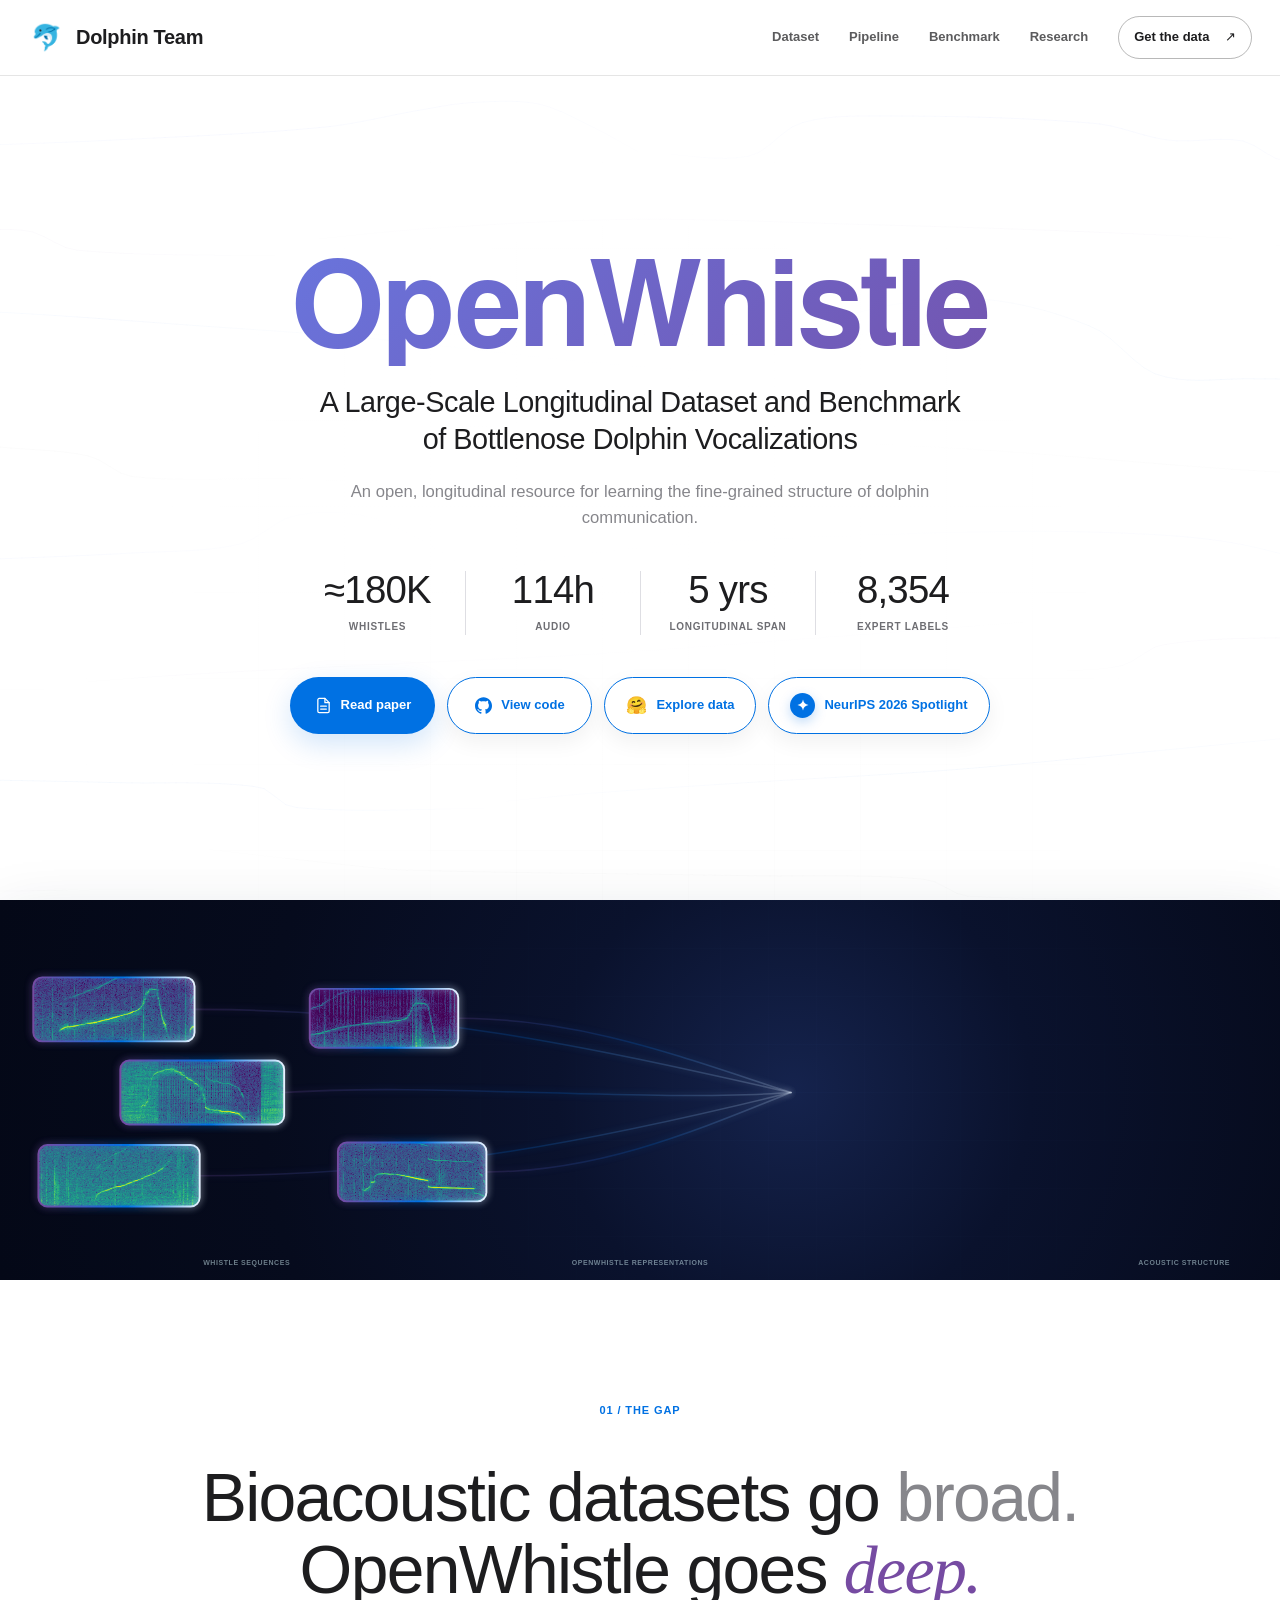
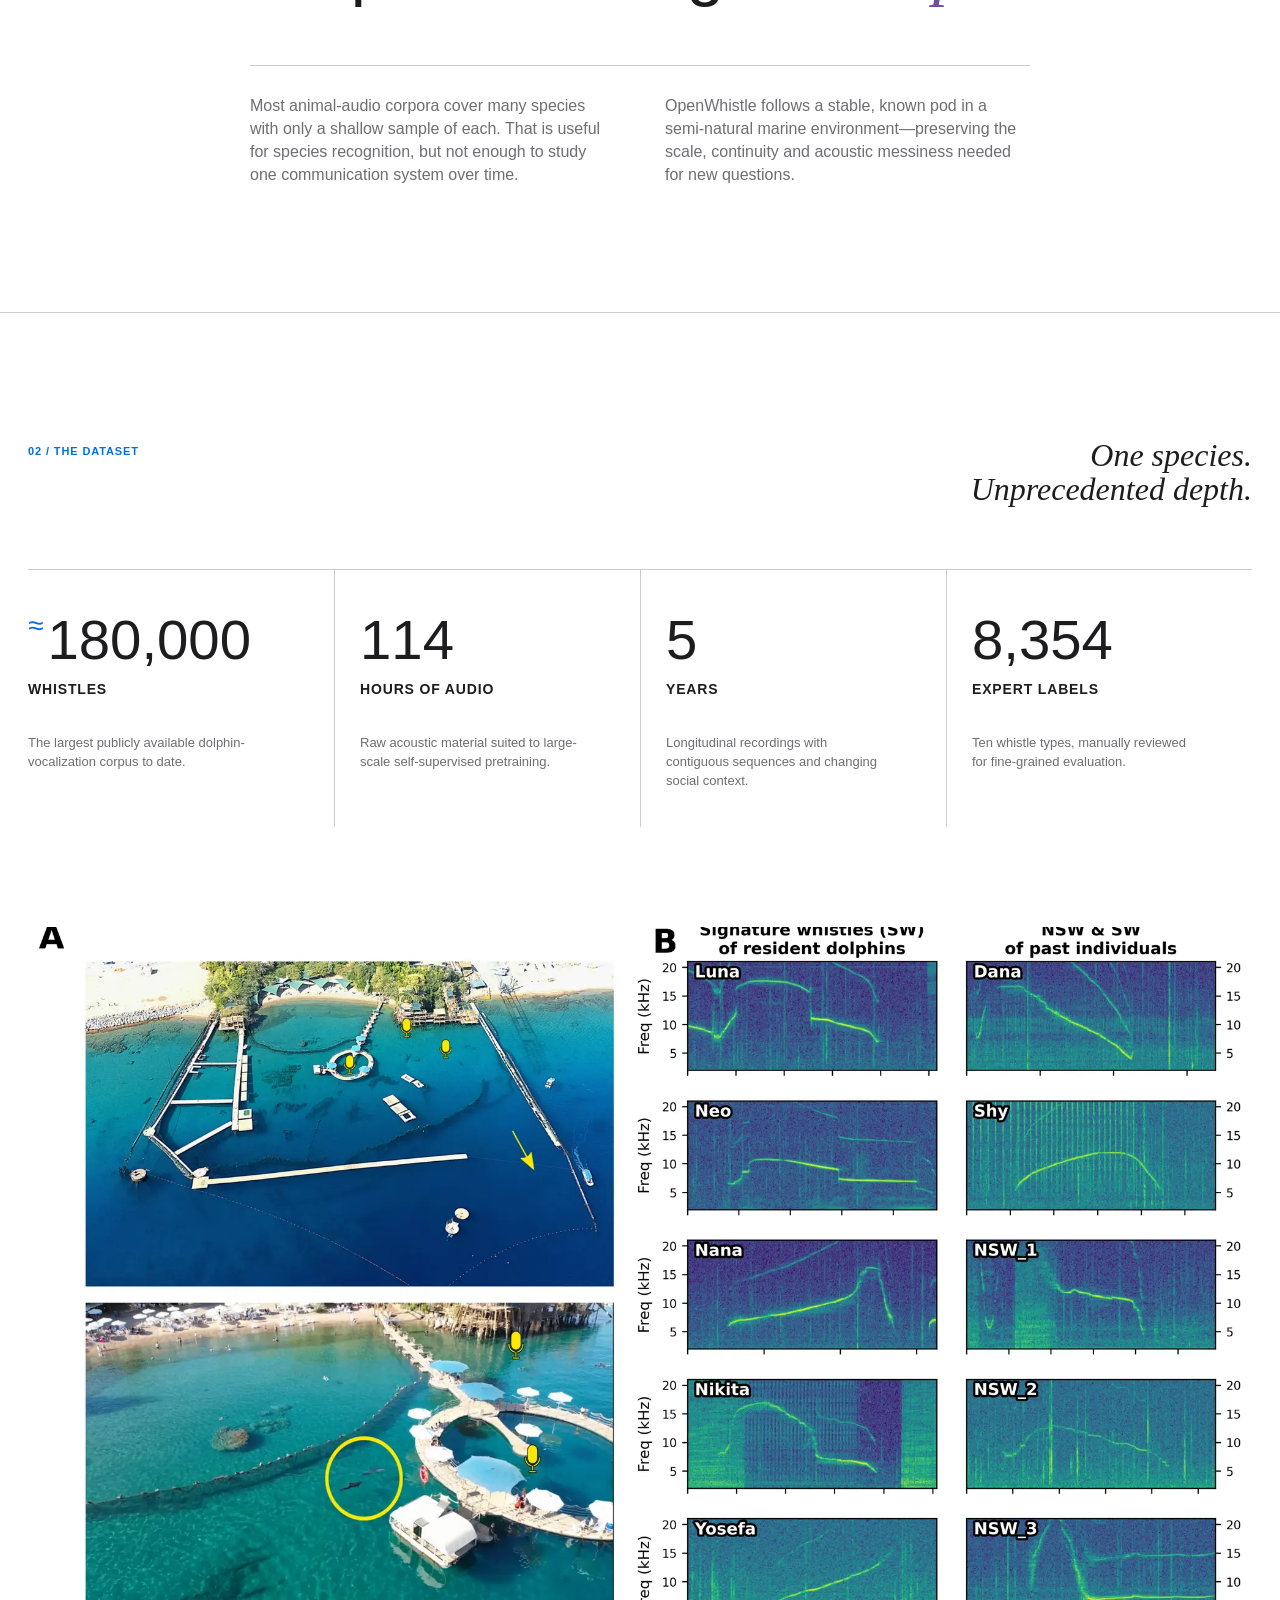
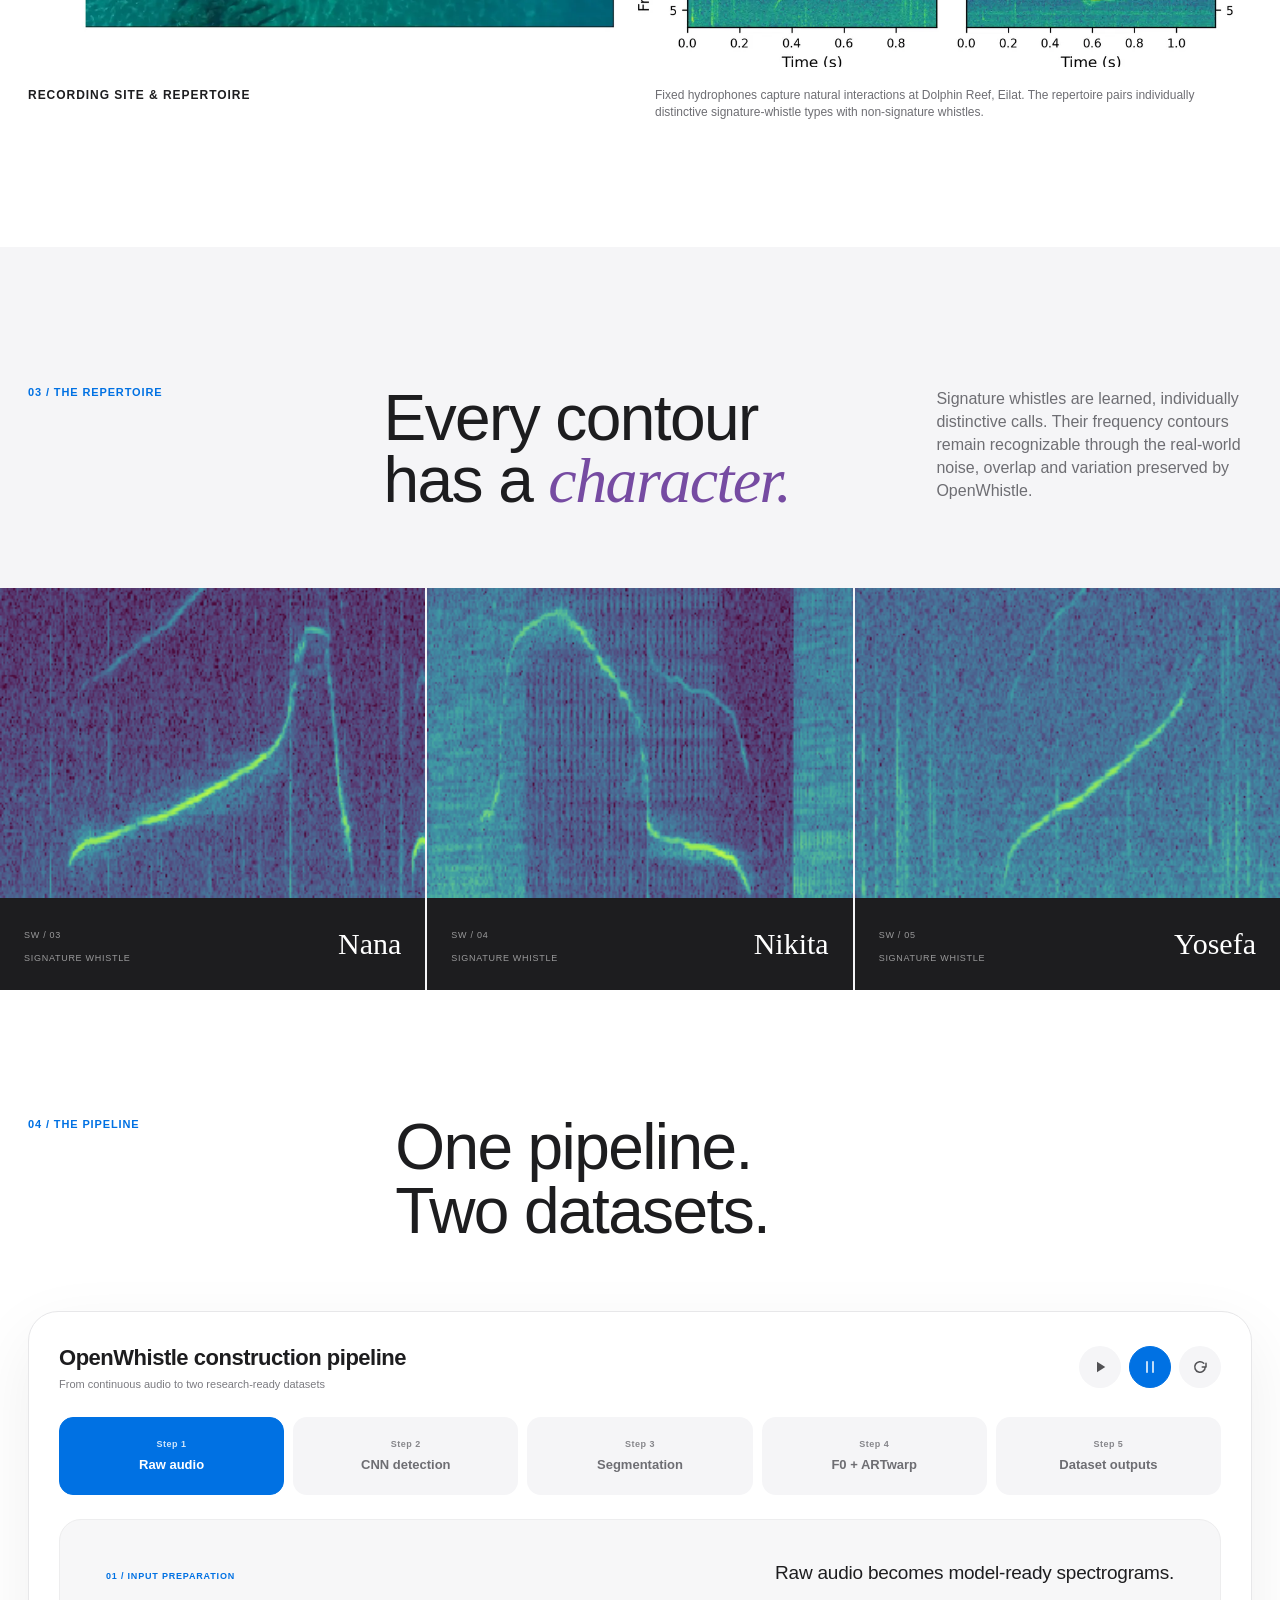
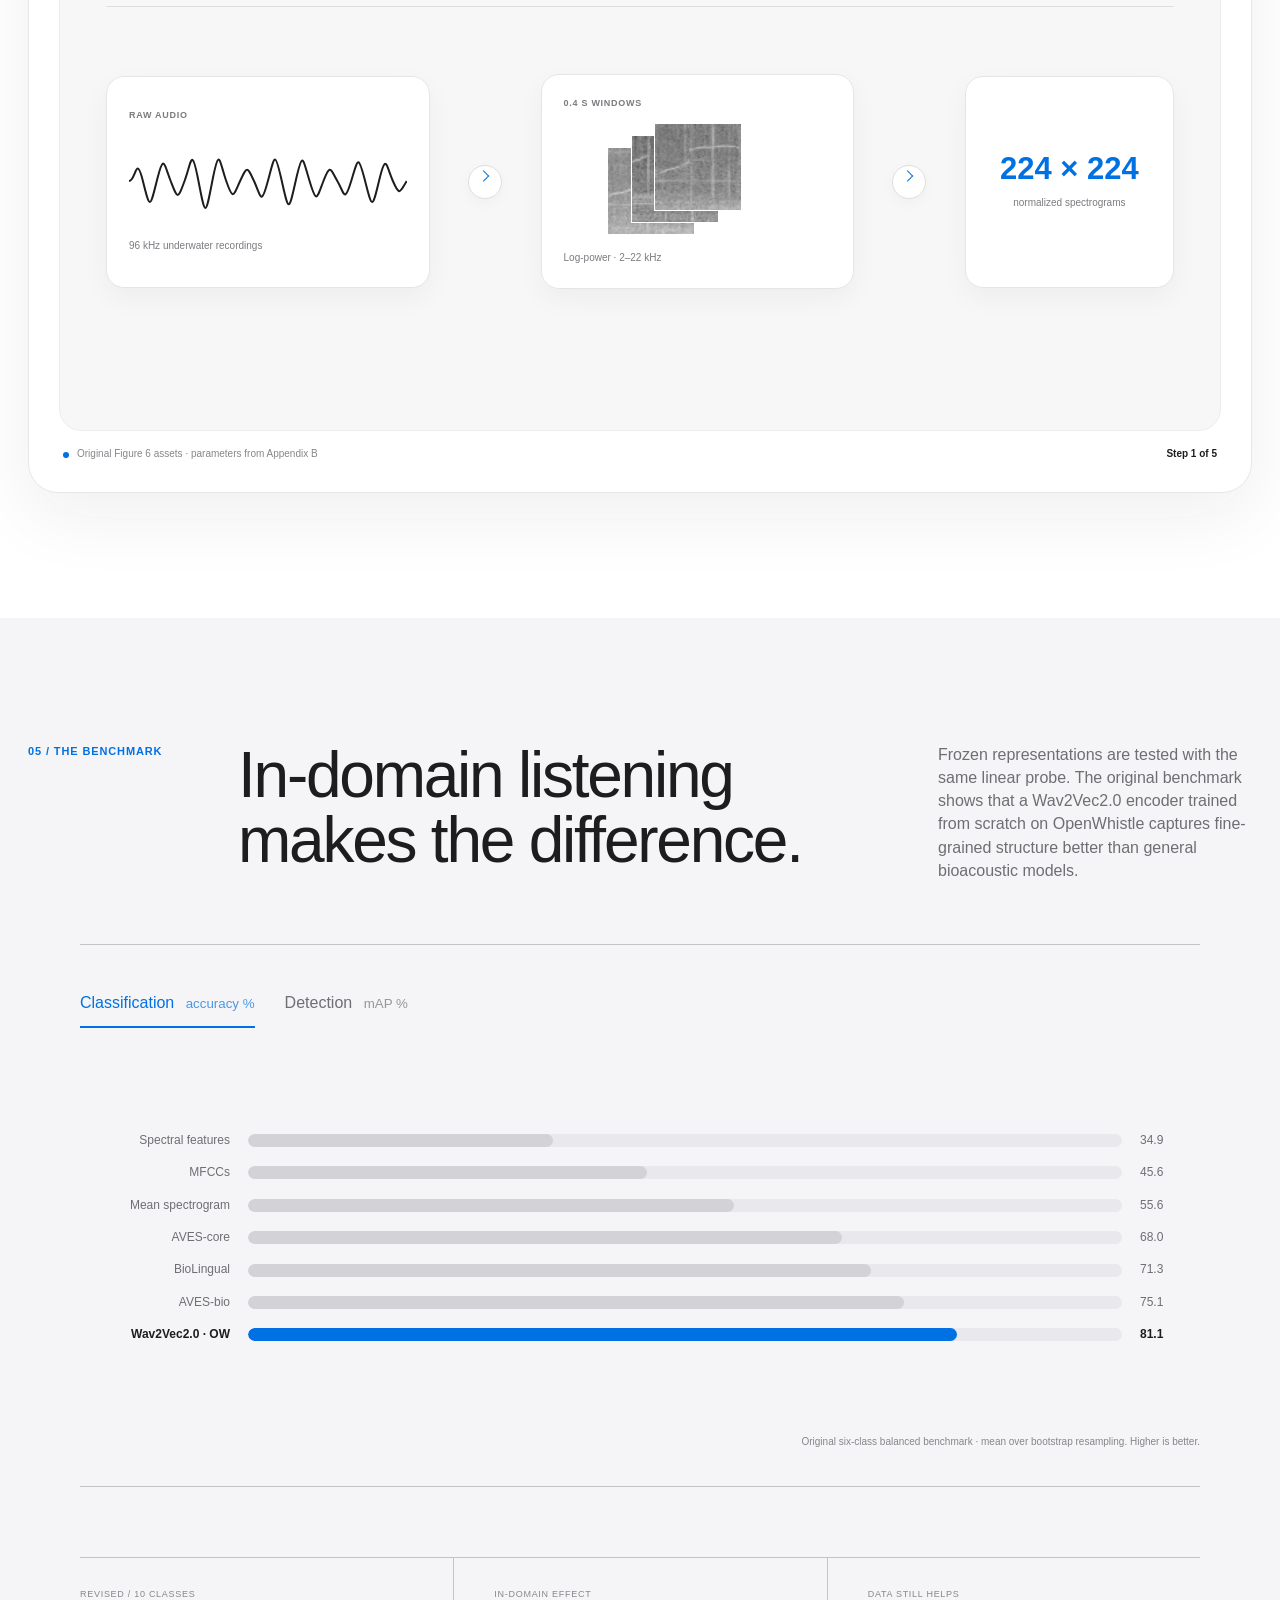
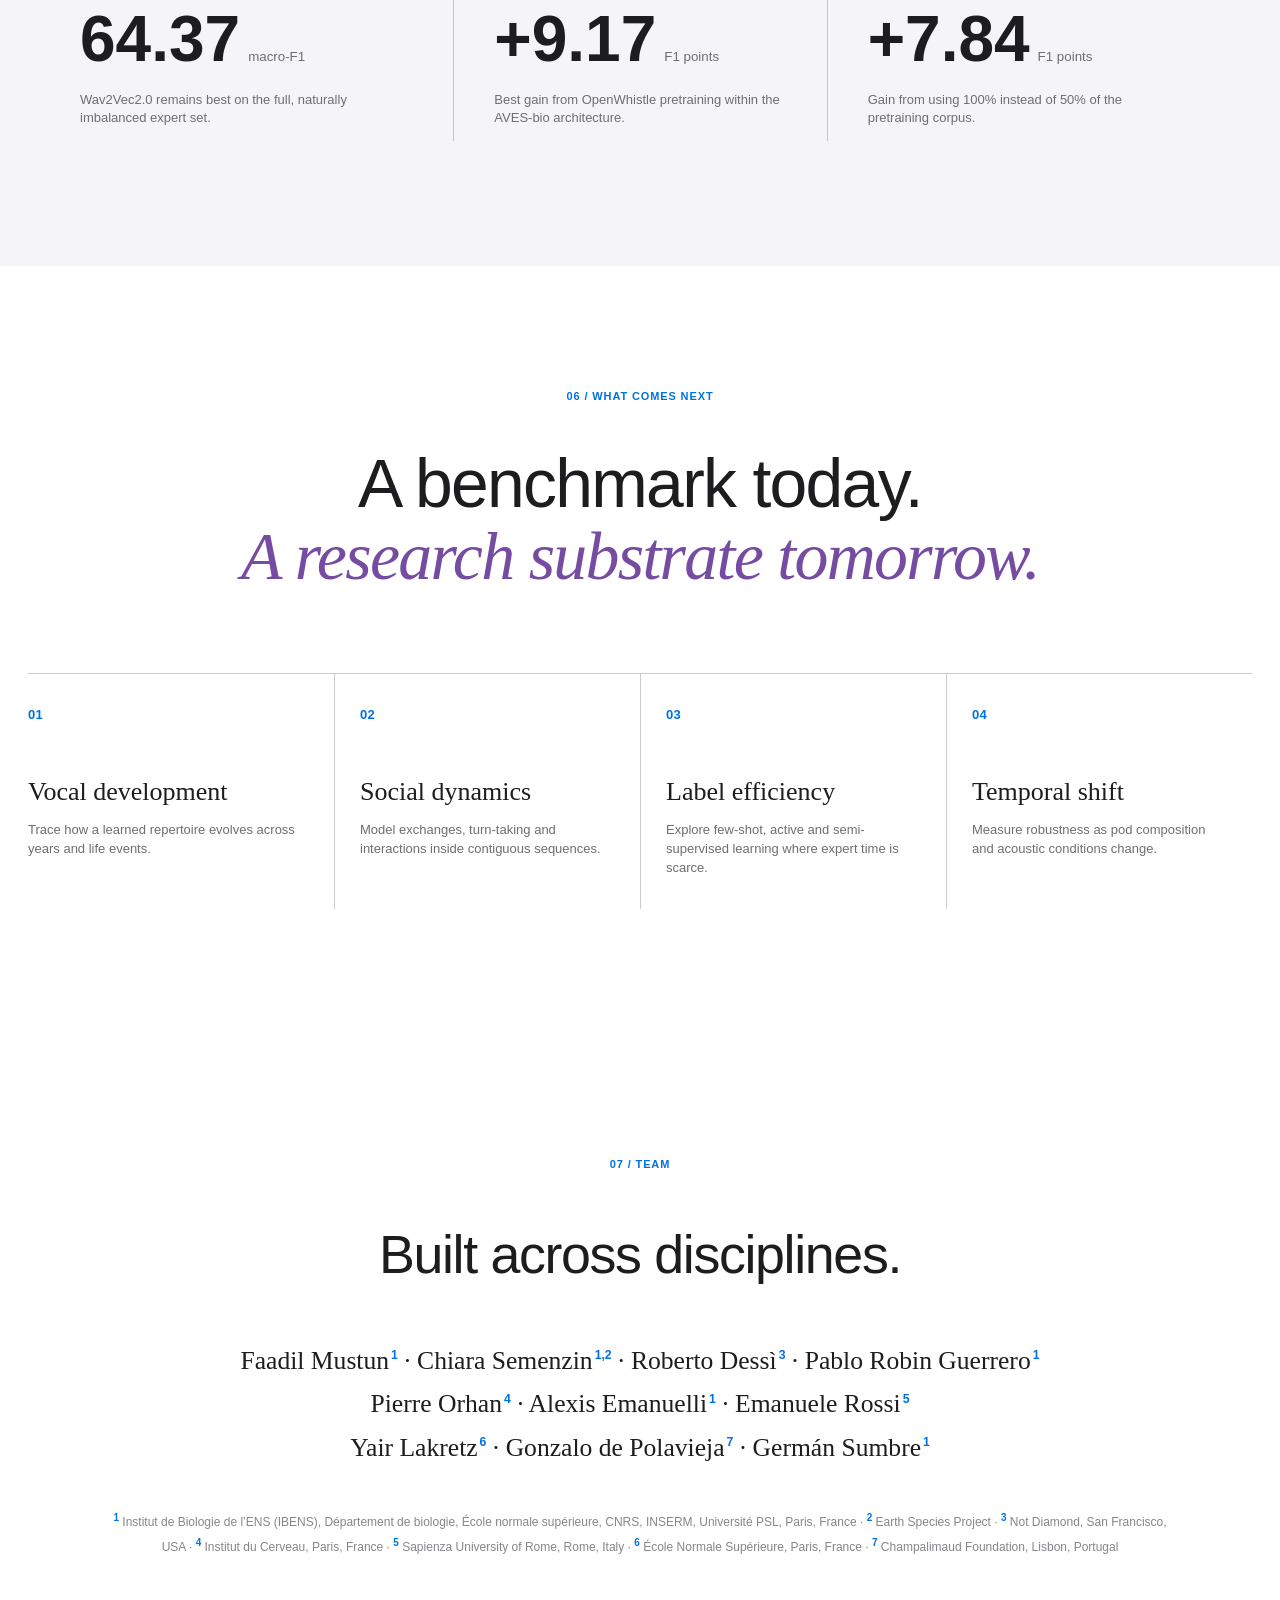
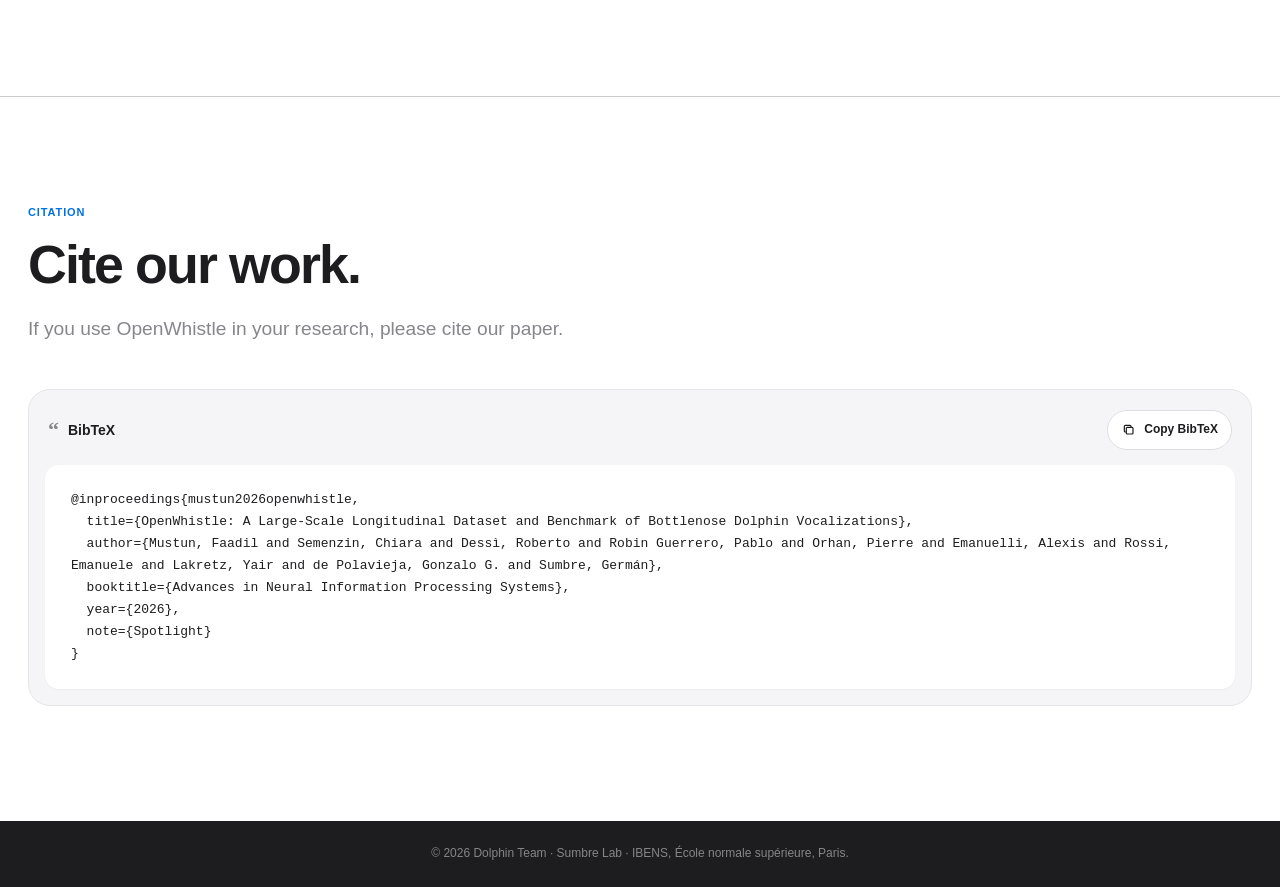
==== index.html @ b95566f3 "Initial Dolphin Team website" ====
<!doctype html>
<html lang="en">
  <head>
    <meta charset="UTF-8" />
    <meta name="viewport" content="width=device-width, initial-scale=1.0" />
    <meta name="description" content="OpenWhistle is a large-scale, longitudinal dataset and benchmark for bottlenose dolphin vocalizations." />
    <meta name="theme-color" content="#ffffff" />
    <title>OpenWhistle</title>
    <link rel="stylesheet" href="styles.css?v=147" />
  </head>
  <body>
    <div class="progress" aria-hidden="true"><span></span></div>

    <header class="site-header">
      <a class="brand" href="team.html" aria-label="Dolphin Team home">
        <span class="brand-dolphin" aria-hidden="true">🐬</span>
        <span>Dolphin Team</span>
      </a>
      <button class="menu-toggle" aria-expanded="false" aria-controls="site-nav"><span></span><span></span></button>
      <nav id="site-nav" aria-label="Main navigation">
        <a href="#dataset">Dataset</a>
        <a href="#pipeline">Pipeline</a>
        <a href="#benchmark">Benchmark</a>
        <a href="#research">Research</a>
        <a class="nav-cta" href="https://huggingface.co/OpenWhistleNeurIPS26" target="_blank" rel="noreferrer">Get the data <span>↗</span></a>
      </nav>
    </header>

    <main id="top">
      <section class="hero">
        <canvas id="heroWhistleCanvas" class="hero-lines" aria-hidden="true"></canvas>
        <div class="hero-copy reveal">
          <div class="hero-stage">
          <h1><span class="paper-name">OpenWhistle</span></h1>
          <p class="paper-title">A Large-Scale Longitudinal Dataset and Benchmark<br class="desktop-break" /> of Bottlenose Dolphin Vocalizations</p>
          <p class="hero-deck">An open, longitudinal resource for learning the fine-grained structure of dolphin communication.</p>
          <div class="whistle-network" aria-label="Dolphin whistle spectrograms flowing through a learned representation and converging into a continuous digital signal">
            <svg viewBox="0 0 1000 220" preserveAspectRatio="xMidYMid meet" aria-hidden="true">
              <defs>
                <linearGradient id="stream-gradient" x1="0" x2="1">
                  <stop offset="0" stop-color="#764ba2" />
                  <stop offset=".55" stop-color="#0071e3" />
                  <stop offset="1" stop-color="#e6f2ff" />
                </linearGradient>
                <linearGradient id="scan-gradient" x1="0" x2="1">
                  <stop offset="0" stop-color="#dff9ff" stop-opacity="0" />
                  <stop offset=".42" stop-color="#9ce9ff" stop-opacity=".16" />
                  <stop offset=".5" stop-color="#ffffff" stop-opacity=".98" />
                  <stop offset=".58" stop-color="#9ce9ff" stop-opacity=".16" />
                  <stop offset="1" stop-color="#9ce9ff" stop-opacity="0" />
                </linearGradient>
                <filter id="soft-glow" x="-40%" y="-100%" width="180%" height="300%">
                  <feGaussianBlur stdDeviation="3" result="blur" />
                  <feMerge><feMergeNode in="blur" /><feMergeNode in="SourceGraphic" /></feMerge>
                </filter>
                <clipPath id="tile-a"><rect x="26" y="22" width="126" height="50" rx="7" /></clipPath>
                <clipPath id="tile-b"><rect x="94" y="87" width="128" height="50" rx="7" /></clipPath>
                <clipPath id="tile-c"><rect x="30" y="153" width="126" height="48" rx="7" /></clipPath>
                <clipPath id="tile-d"><rect x="242" y="31" width="116" height="46" rx="7" /></clipPath>
                <clipPath id="tile-e"><rect x="264" y="151" width="116" height="46" rx="7" /></clipPath>
                <clipPath id="output-reveal-clip">
                  <rect x="618" y="18" width="0" height="176">
                    <animate attributeName="width" dur="8.2s" repeatCount="indefinite" calcMode="linear"
                      keyTimes="0;.4;.74;.9;1" values="0;0;380;380;380" />
                  </rect>
                </clipPath>
              </defs>

              <rect width="1000" height="220" fill="transparent" />
              <g class="network-streams">
                <path pathLength="1" d="M152 47 C332 47 466 78 618 112" />
                <path pathLength="1" d="M222 112 C340 104 500 120 618 112" />
                <path pathLength="1" d="M156 177 C334 177 475 147 618 112" />
                <path pathLength="1" d="M358 54 C456 54 537 86 618 112" />
                <path pathLength="1" d="M380 174 C470 174 548 140 618 112" />
              </g>
              <g class="stream-energy">
                <path pathLength="1" d="M152 47 C332 47 466 78 618 112" />
                <path pathLength="1" d="M222 112 C340 104 500 120 618 112" />
                <path pathLength="1" d="M156 177 C334 177 475 147 618 112" />
                <path pathLength="1" d="M358 54 C456 54 537 86 618 112" />
                <path pathLength="1" d="M380 174 C470 174 548 140 618 112" />
              </g>
              <g class="representation-particles">
                <circle r="2.2"><animateMotion dur="8.2s" repeatCount="indefinite" calcMode="linear" keyPoints="0;0;1;1" keyTimes="0;.22;.47;1" path="M152 47 C332 47 466 78 618 112" /></circle>
                <circle r="2.2"><animateMotion dur="8.2s" repeatCount="indefinite" calcMode="linear" keyPoints="0;0;1;1" keyTimes="0;.23;.48;1" path="M222 112 C340 104 500 120 618 112" /></circle>
                <circle r="2.2"><animateMotion dur="8.2s" repeatCount="indefinite" calcMode="linear" keyPoints="0;0;1;1" keyTimes="0;.24;.49;1" path="M156 177 C334 177 475 147 618 112" /></circle>
                <circle r="2.2"><animateMotion dur="8.2s" repeatCount="indefinite" calcMode="linear" keyPoints="0;0;1;1" keyTimes="0;.25;.48;1" path="M358 54 C456 54 537 86 618 112" /></circle>
                <circle r="2.2"><animateMotion dur="8.2s" repeatCount="indefinite" calcMode="linear" keyPoints="0;0;1;1" keyTimes="0;.26;.49;1" path="M380 174 C470 174 548 140 618 112" /></circle>
              </g>

              <g class="signal-token token-a">
                <image href="assets/images/whistles/nana.png" x="26" y="22" width="126" height="50" preserveAspectRatio="none" clip-path="url(#tile-a)" />
                <rect class="spectro-scan" x="25" y="22" width="6" height="50" rx="2" clip-path="url(#tile-a)" />
                <rect x="26" y="22" width="126" height="50" rx="7" />
              </g>
              <g class="signal-token token-b">
                <image href="assets/images/whistles/nikita.png" x="94" y="87" width="128" height="50" preserveAspectRatio="none" clip-path="url(#tile-b)" />
                <rect class="spectro-scan" x="93" y="87" width="6" height="50" rx="2" clip-path="url(#tile-b)" />
                <rect x="94" y="87" width="128" height="50" rx="7" />
              </g>
              <g class="signal-token token-c">
                <image href="assets/images/whistles/yosefa.png" x="30" y="153" width="126" height="48" preserveAspectRatio="none" clip-path="url(#tile-c)" />
                <rect class="spectro-scan" x="29" y="153" width="6" height="48" rx="2" clip-path="url(#tile-c)" />
                <rect x="30" y="153" width="126" height="48" rx="7" />
              </g>
              <g class="signal-token token-d">
                <image href="assets/images/whistles/extra-1.png" x="242" y="31" width="116" height="46" preserveAspectRatio="none" clip-path="url(#tile-d)" />
                <rect class="spectro-scan" x="241" y="31" width="6" height="46" rx="2" clip-path="url(#tile-d)" />
                <rect x="242" y="31" width="116" height="46" rx="7" />
              </g>
              <g class="signal-token token-e">
                <image href="assets/images/whistles/extra-2.png" x="264" y="151" width="116" height="46" preserveAspectRatio="none" clip-path="url(#tile-e)" />
                <rect class="spectro-scan" x="263" y="151" width="6" height="46" rx="2" clip-path="url(#tile-e)" />
                <rect x="264" y="151" width="116" height="46" rx="7" />
              </g>

              <g class="network-output">
                <circle class="convergence-halo" cx="618" cy="112" r="7" />
                <circle class="convergence-ring ring-a" cx="618" cy="112" r="8" />
                <circle class="convergence-ring ring-b" cx="618" cy="112" r="8" />
                <circle class="convergence-ring ring-c" cx="618" cy="112" r="8" />
                <g class="output-drawn" clip-path="url(#output-reveal-clip)">
                  <path class="output-underlay" d="M618 112 C660 112 690 110 725 98 C755 88 775 65 794 50 C812 35 827 42 836 69 C844 96 848 140 864 152 C880 164 895 134 906 100 C918 65 931 48 946 62 C960 78 968 118 979 107 C988 97 993 82 998 88"/>
                  <path class="output-glow" d="M618 112 C660 112 690 110 725 98 C755 88 775 65 794 50 C812 35 827 42 836 69 C844 96 848 140 864 152 C880 164 895 134 906 100 C918 65 931 48 946 62 C960 78 968 118 979 107 C988 97 993 82 998 88"/>
                  <path class="output-wave" d="M618 112 C660 112 690 110 725 98 C755 88 775 65 794 50 C812 35 827 42 836 69 C844 96 848 140 864 152 C880 164 895 134 906 100 C918 65 931 48 946 62 C960 78 968 118 979 107 C988 97 993 82 998 88"/>
                </g>
                <circle class="output-head" r="3.1">
                  <animateMotion dur="8.2s" repeatCount="indefinite" calcMode="linear"
                    keyPoints="0;0;.16764;.36562;.71006;1;1" keyTimes="0;.4;.485;.57;.655;.74;1"
                    path="M618 112 C660 112 690 110 725 98 C755 88 775 65 794 50 C812 35 827 42 836 69 C844 96 848 140 864 152 C880 164 895 134 906 100 C918 65 931 48 946 62 C960 78 968 118 979 107 C988 97 993 82 998 88" />
                </circle>
                <path class="output-pulse" pathLength="1" d="M618 112 C660 112 690 110 725 98 C755 88 775 65 794 50 C812 35 827 42 836 69 C844 96 848 140 864 152 C880 164 895 134 906 100 C918 65 931 48 946 62 C960 78 968 118 979 107 C988 97 993 82 998 88">
                </path>
              </g>
            </svg>
            <div class="network-labels"><span>Whistle sequences</span><span>OpenWhistle representations</span><span>Acoustic structure</span></div>
          </div>
          <div class="hero-metrics" aria-label="Dataset statistics">
            <div><strong>≈180K</strong><span>Whistles</span></div>
            <div><strong>114h</strong><span>Audio</span></div>
            <div><strong>5 yrs</strong><span>Longitudinal span</span></div>
            <div><strong>8,354</strong><span>Expert labels</span></div>
          </div>
          <div class="hero-actions">
            <a class="button button-primary" href="assets/papers/openwhistle-paper.pdf" target="_blank" rel="noreferrer"><svg class="button-icon" viewBox="0 0 24 24" aria-hidden="true"><path d="M14 2H6a2 2 0 0 0-2 2v16a2 2 0 0 0 2 2h12a2 2 0 0 0 2-2V8Z"/><path d="M14 2v6h6M8 13h8M8 17h8"/></svg> Read paper</a>
            <a class="button button-ghost" href="https://anonymous.4open.science/r/OpenWhistle-6771/" target="_blank" rel="noreferrer"><svg class="button-icon button-icon-fill" viewBox="0 0 24 24" aria-hidden="true"><path d="M12 .297C5.37.297 0 5.67 0 12.297c0 5.303 3.438 9.8 8.205 11.385.6.113.82-.258.82-.577 0-.285-.01-1.04-.015-2.04-3.338.724-4.042-1.61-4.042-1.61-.546-1.387-1.333-1.756-1.333-1.756-1.087-.744.084-.729.084-.729 1.205.084 1.838 1.236 1.838 1.236 1.07 1.835 2.809 1.305 3.495.998.108-.776.417-1.305.76-1.605-2.665-.3-5.466-1.332-5.466-5.93 0-1.31.465-2.38 1.235-3.22-.135-.303-.54-1.523.105-3.176 0 0 1.005-.322 3.3 1.23.96-.267 1.98-.399 3-.405 1.02.006 2.04.138 3 .405 2.28-1.552 3.285-1.23 3.285-1.23.645 1.653.24 2.873.12 3.176.765.84 1.23 1.91 1.23 3.22 0 4.61-2.805 5.625-5.475 5.92.42.36.81 1.096.81 2.22 0 1.606-.015 2.896-.015 3.286 0 .315.21.69.825.57C20.565 22.092 24 17.592 24 12.297 24 5.67 18.627.297 12 .297Z"/></svg> View code</a>
            <a class="button button-ghost" href="https://huggingface.co/OpenWhistleNeurIPS26" target="_blank" rel="noreferrer"><span class="button-emoji" aria-hidden="true">🤗</span> Explore data</a>
            <span class="button button-ghost spotlight-action"><span class="spotlight-mark" aria-hidden="true"><svg viewBox="0 0 24 24"><path d="M12 1C13.4 7.6 16.4 10.6 23 12C16.4 13.4 13.4 16.4 12 23C10.6 16.4 7.6 13.4 1 12C7.6 10.6 10.6 7.6 12 1Z"/></svg></span> NeurIPS 2026 Spotlight</span>
          </div>
          </div>
        </div>
      </section>

      <section class="statement section-pad">
        <p class="section-index">01 / THE GAP</p>
        <h2 class="reveal">Bioacoustic datasets go <span>broad.</span><br />OpenWhistle goes <em>deep.</em></h2>
        <div class="statement-grid reveal">
          <p>Most animal-audio corpora cover many species with only a shallow sample of each. That is useful for species recognition, but not enough to study one communication system over time.</p>
          <p>OpenWhistle follows a stable, known pod in a semi-natural marine environment—preserving the scale, continuity and acoustic messiness needed for new questions.</p>
        </div>
      </section>

      <section class="numbers section-pad" id="dataset">
        <div class="section-heading">
          <p class="section-index">02 / THE DATASET</p>
          <p class="section-kicker">One species.<br />Unprecedented depth.</p>
        </div>
        <div class="metrics-grid">
          <article class="metric reveal"><span class="metric-no" data-count="180000">180,000</span><h3>whistles</h3><p>The largest publicly available dolphin-vocalization corpus to date.</p></article>
          <article class="metric reveal"><span class="metric-no" data-count="114">114</span><h3>hours of audio</h3><p>Raw acoustic material suited to large-scale self-supervised pretraining.</p></article>
          <article class="metric reveal"><span class="metric-no" data-count="5">5</span><h3>years</h3><p>Longitudinal recordings with contiguous sequences and changing social context.</p></article>
          <article class="metric reveal"><span class="metric-no" data-count="8354">8,354</span><h3>expert labels</h3><p>Ten whistle types, manually reviewed for fine-grained evaluation.</p></article>
        </div>
        <figure class="feature-figure reveal">
          <img src="assets/images/dataset/site-and-repertoire.webp" alt="Dolphin Reef recording site and representative signature and non-signature whistle spectrograms" />
          <figcaption><span>Recording site & repertoire</span><p>Fixed hydrophones capture natural interactions at Dolphin Reef, Eilat. The repertoire pairs individually distinctive signature-whistle types with non-signature whistles.</p></figcaption>
        </figure>
      </section>

      <section class="sound-gallery">
        <div class="sound-intro section-pad reveal">
          <p class="section-index">03 / THE REPERTOIRE</p>
          <h2>Every contour<br />has a <em>character.</em></h2>
          <p>Signature whistles are learned, individually distinctive calls. Their frequency contours remain recognizable through the real-world noise, overlap and variation preserved by OpenWhistle.</p>
        </div>
        <div class="whistle-cards" role="list">
          <article class="whistle-card" role="listitem"><div class="whistle-art"><img src="assets/images/whistles/nana.png" alt="Spectrogram of Nana's rising signature whistle" /></div><div><span>SW / 03</span><strong>Nana</strong><small>Signature whistle</small></div></article>
          <article class="whistle-card" role="listitem"><div class="whistle-art"><img src="assets/images/whistles/nikita.png" alt="Spectrogram of Nikita's signature whistle" /></div><div><span>SW / 04</span><strong>Nikita</strong><small>Signature whistle</small></div></article>
          <article class="whistle-card" role="listitem"><div class="whistle-art"><img src="assets/images/whistles/yosefa.png" alt="Spectrogram of Yosefa's signature whistle" /></div><div><span>SW / 05</span><strong>Yosefa</strong><small>Signature whistle</small></div></article>
        </div>
      </section>

      <section class="pipeline section-pad" id="pipeline">
        <div class="section-heading pipeline-heading">
          <p class="section-index">04 / THE PIPELINE</p>
          <h2>One pipeline.<br />Two datasets.</h2>
        </div>

        <div class="workflow reveal" data-workflow>
          <div class="workflow-topbar">
            <div><strong>OpenWhistle construction pipeline</strong><span>From continuous audio to two research-ready datasets</span></div>
            <div class="workflow-controls" aria-label="Workflow controls">
              <button type="button" data-workflow-action="play" aria-label="Play workflow"><svg viewBox="0 0 24 24" aria-hidden="true"><path d="m8 5 11 7-11 7Z" /></svg></button>
              <button type="button" data-workflow-action="pause" aria-label="Pause workflow"><svg viewBox="0 0 24 24" aria-hidden="true"><path d="M8 5v14M16 5v14" /></svg></button>
              <button type="button" data-workflow-action="reset" aria-label="Restart workflow"><svg viewBox="0 0 24 24" aria-hidden="true"><path d="M20 7v5h-5M19 12a7 7 0 1 1-2-5" /></svg></button>
            </div>
          </div>

          <div class="workflow-tabs" role="tablist" aria-label="OpenWhistle processing steps">
            <button class="active" type="button" role="tab" aria-selected="true" data-workflow-step="0"><span>Step 1</span><strong>Raw audio</strong></button>
            <button type="button" role="tab" aria-selected="false" data-workflow-step="1"><span>Step 2</span><strong>CNN detection</strong></button>
            <button type="button" role="tab" aria-selected="false" data-workflow-step="2"><span>Step 3</span><strong>Segmentation</strong></button>
            <button type="button" role="tab" aria-selected="false" data-workflow-step="3"><span>Step 4</span><strong>F0 + ARTwarp</strong></button>
            <button type="button" role="tab" aria-selected="false" data-workflow-step="4"><span>Step 5</span><strong>Dataset outputs</strong></button>
          </div>

          <div class="workflow-stage" aria-live="polite">
            <section class="workflow-panel active" data-workflow-panel="0" role="tabpanel">
              <div class="workflow-panel-heading"><span>01 / INPUT PREPARATION</span><strong>Raw audio becomes model-ready spectrograms.</strong></div>
              <div class="workflow-flow workflow-flow-input">
                <article class="workflow-node waveform-node">
                  <span>RAW AUDIO</span>
                  <svg viewBox="0 0 320 92" preserveAspectRatio="none" aria-hidden="true"><path d="M0 46 C8 46 8 18 16 46 S24 74 32 46 S40 28 48 46 S56 65 64 46 S72 10 80 46 S88 82 96 46 S104 26 112 46 S120 61 128 46 S136 31 144 46 S152 72 160 46 S168 15 176 46 S184 77 192 46 S200 23 208 46 S216 64 224 46 S232 34 240 46 S248 69 256 46 S264 19 272 46 S280 75 288 46 S296 30 304 46 S312 57 320 46" /></svg>
                  <small>96 kHz underwater recordings</small>
                </article>
                <span class="workflow-arrow" aria-hidden="true">→</span>
                <article class="workflow-node spectrogram-node">
                  <span>0.4 S WINDOWS</span>
                  <div class="spectrogram-stack"><img src="assets/images/pipeline/window-01.png" alt="" /><img src="assets/images/pipeline/window-02.png" alt="" /><img src="assets/images/pipeline/window-03.png" alt="" /></div>
                  <small>Log-power · 2–22 kHz</small>
                </article>
                <span class="workflow-arrow" aria-hidden="true">→</span>
                <article class="workflow-node compact-node"><strong>224 × 224</strong><small>normalized spectrograms</small></article>
              </div>
            </section>

            <section class="workflow-panel" data-workflow-panel="1" role="tabpanel" hidden>
              <div class="workflow-panel-heading"><span>02 / BINARY DETECTION</span><strong>A CNN separates whistle-bearing windows from noise.</strong></div>
              <div class="workflow-flow detector-flow">
                <article class="workflow-node detector-sample"><span>INPUT WINDOW</span><img src="assets/images/pipeline/window-01.png" alt="Actual 224 by 224 whistle spectrogram from the paper" /><small>224 × 224 input</small></article>
                <span class="workflow-arrow" aria-hidden="true">→</span>
                <article class="model-node">
                  <span>CNN DETECTOR</span>
                  <img class="vgg16-figure" src="assets/images/pipeline/vgg16.png" alt="VGG16 backbone and fully connected classification head from the paper" />
                  <b>ImageNet backbone · FC 50 → 20 → 2</b>
                </article>
                <span class="workflow-arrow" aria-hidden="true">→</span>
                <article class="detector-results"><span>WHISTLE / NOISE</span><div><strong>96.52%</strong><small>precision</small></div><div><strong>97.99%</strong><small>recall</small></div></article>
              </div>
            </section>

            <section class="workflow-panel" data-workflow-panel="2" role="tabpanel" hidden>
              <div class="workflow-panel-heading"><span>03 / SEGMENTATION</span><strong>Positive windows are joined into contiguous whistle sequences.</strong></div>
              <div class="segmentation-demo">
                <figure class="segmentation-paper">
                  <img src="assets/images/pipeline/segmentation.png" alt="Actual segmentation example from the OpenWhistle paper showing positive 0.4 second windows merged into a whistle segment" />
                  <figcaption><span>POSITIVE DETECTIONS</span><strong>Grouped with a maximum 6 s gap</strong><small>33,267 retained sequences · 2–20 s</small></figcaption>
                </figure>
              </div>
            </section>

            <section class="workflow-panel" data-workflow-panel="3" role="tabpanel" hidden>
              <div class="workflow-panel-heading"><span>04 / EXPERT BRANCH</span><strong>Contours are estimated, clustered, then manually reviewed.</strong></div>
              <div class="workflow-flow annotation-flow">
                <article class="workflow-node contour-node"><span>F0 ESTIMATION</span><img src="assets/images/pipeline/f0-03.png" alt="Actual F0 contour estimation example from the OpenWhistle paper" /><small>Dolphin CREPE · every 5 ms</small></article>
                <span class="workflow-arrow" aria-hidden="true">→</span>
                <article class="artwarp-node"><span>CONTOUR CLUSTERING</span><img class="artwarp-figure" src="assets/images/pipeline/artwarp.png" alt="ARTwarp network shown in the OpenWhistle paper" /><strong>ARTwarp</strong><small>DTW · vigilance 90</small></article>
                <span class="workflow-arrow" aria-hidden="true">→</span>
                <article class="expert-node"><span>EXPERT REVIEW</span><div class="expert-stack paper-expert-stack"><img src="assets/images/pipeline/expert-yosefa.png" alt="Expert-annotated Yosefa whistle" /><img src="assets/images/pipeline/expert-neo.png" alt="Expert-annotated Neo whistle" /><img src="assets/images/pipeline/expert-nana.png" alt="Expert-annotated Nana whistle" /></div><strong>10 validated types</strong><small>7 signature · 3 non-signature</small></article>
              </div>
            </section>

            <section class="workflow-panel" data-workflow-panel="4" role="tabpanel" hidden>
              <div class="workflow-panel-heading"><span>05 / OUTPUTS</span><strong>One detection pipeline supports two complementary datasets.</strong></div>
              <div class="output-branch">
                <div class="branch-source"><span>POSITIVE DETECTIONS</span><strong>shared source</strong></div>
                <div class="branch-lines" aria-hidden="true"><i></i><i></i></div>
                <article><span>PRETRAINING CORPUS</span><strong>≈180K</strong><b>estimated whistles</b><small>114.3 h · 33,267 sequences</small></article>
                <article><span>EXPERT-ANNOTATED SET</span><strong>8,354</strong><b>reviewed whistles</b><small>10 whistle types · 1.9 h</small></article>
              </div>
            </section>
          </div>

          <div class="workflow-footer"><span><i></i> Original Figure 6 assets · parameters from Appendix B</span><strong data-workflow-status>Step 1 of 5</strong></div>
        </div>
      </section>

      <section class="benchmark section-pad" id="benchmark">
        <div class="section-heading light">
          <p class="section-index">05 / THE BENCHMARK</p>
          <h2>In-domain listening<br />makes the difference.</h2>
          <p>Frozen representations are tested with the same linear probe. The original benchmark shows that a Wav2Vec2.0 encoder trained from scratch on OpenWhistle captures fine-grained structure better than general bioacoustic models.</p>
        </div>
        <div class="benchmark-panel reveal">
          <div class="benchmark-tabs" role="tablist" aria-label="Benchmark metric">
            <button class="active" role="tab" aria-selected="true" data-metric="classification">Classification <small>accuracy %</small></button>
            <button role="tab" aria-selected="false" data-metric="detection">Detection <small>mAP %</small></button>
          </div>
          <div class="chart" aria-live="polite">
            <div class="bar-row"><span>Spectral features</span><div class="bar-track"><div class="bar-fill" style="--width:34.9%"></div></div><span class="bar-value">34.9</span></div>
            <div class="bar-row"><span>MFCCs</span><div class="bar-track"><div class="bar-fill" style="--width:45.6%"></div></div><span class="bar-value">45.6</span></div>
            <div class="bar-row"><span>Mean spectrogram</span><div class="bar-track"><div class="bar-fill" style="--width:55.6%"></div></div><span class="bar-value">55.6</span></div>
            <div class="bar-row"><span>AVES-core</span><div class="bar-track"><div class="bar-fill" style="--width:68%"></div></div><span class="bar-value">68.0</span></div>
            <div class="bar-row"><span>BioLingual</span><div class="bar-track"><div class="bar-fill" style="--width:71.3%"></div></div><span class="bar-value">71.3</span></div>
            <div class="bar-row"><span>AVES-bio</span><div class="bar-track"><div class="bar-fill" style="--width:75.1%"></div></div><span class="bar-value">75.1</span></div>
            <div class="bar-row highlight"><span>Wav2Vec2.0 · OW</span><div class="bar-track"><div class="bar-fill" style="--width:81.1%"></div></div><span class="bar-value">81.1</span></div>
          </div>
          <p class="chart-note">Original six-class balanced benchmark · mean over bootstrap resampling. Higher is better.</p>
        </div>
        <div class="benchmark-summary-grid">
          <article class="reveal"><span>REVISED / 10 CLASSES</span><strong>64.37</strong><small>macro-F1</small><p>Wav2Vec2.0 remains best on the full, naturally imbalanced expert set.</p></article>
          <article class="reveal"><span>IN-DOMAIN EFFECT</span><strong>+9.17</strong><small>F1 points</small><p>Best gain from OpenWhistle pretraining within the AVES-bio architecture.</p></article>
          <article class="reveal"><span>DATA STILL HELPS</span><strong>+7.84</strong><small>F1 points</small><p>Gain from using 100% instead of 50% of the pretraining corpus.</p></article>
        </div>
      </section>

      <section class="research section-pad" id="research">
        <p class="section-index">06 / WHAT COMES NEXT</p>
        <h2 class="reveal">A benchmark today.<br /><em>A research substrate tomorrow.</em></h2>
        <div class="research-grid">
          <article class="reveal"><span>01</span><h3>Vocal development</h3><p>Trace how a learned repertoire evolves across years and life events.</p></article>
          <article class="reveal"><span>02</span><h3>Social dynamics</h3><p>Model exchanges, turn-taking and interactions inside contiguous sequences.</p></article>
          <article class="reveal"><span>03</span><h3>Label efficiency</h3><p>Explore few-shot, active and semi-supervised learning where expert time is scarce.</p></article>
          <article class="reveal"><span>04</span><h3>Temporal shift</h3><p>Measure robustness as pod composition and acoustic conditions change.</p></article>
        </div>
      </section>


      <section class="team section-pad">
        <p class="section-index">07 / TEAM</p>
        <h2>Built across disciplines.</h2>
        <p class="authors"><a href="https://fmustun.github.io/" target="_blank" rel="noreferrer">Faadil Mustun</a><sup>1</sup> · <a href="https://chiarasemenzin.github.io/" target="_blank" rel="noreferrer">Chiara Semenzin</a><sup>1,2</sup> · <a href="https://robertodessi.github.io/" target="_blank" rel="noreferrer">Roberto Dessì</a><sup>3</sup> · <a href="https://veridisyndrome.github.io/" target="_blank" rel="noreferrer">Pablo Robin Guerrero</a><sup>1</sup><br class="authors-row-break" /><a href="https://pierreorhan.github.io/" target="_blank" rel="noreferrer">Pierre Orhan</a><sup>4</sup> · Alexis Emanuelli<sup>1</sup> · <a href="https://emanuelerossi.co.uk/" target="_blank" rel="noreferrer">Emanuele Rossi</a><sup>5</sup><br class="authors-row-break" /><a href="https://yairlak.github.io/" target="_blank" rel="noreferrer">Yair Lakretz</a><sup>6</sup> · <a href="https://www.polaviejalab.org/" target="_blank" rel="noreferrer">Gonzalo de Polavieja</a><sup>7</sup> · <a href="https://www.zebrain.biologie.ens.fr/" target="_blank" rel="noreferrer">Germán Sumbre</a><sup>1</sup></p>
        <p class="team-note team-affiliations"><sup>1</sup> Institut de Biologie de l’ENS (IBENS), Département de biologie, École normale supérieure, CNRS, INSERM, Université PSL, Paris, France · <sup>2</sup> Earth Species Project · <sup>3</sup> Not Diamond, San Francisco, USA · <sup>4</sup> Institut du Cerveau, Paris, France · <sup>5</sup> Sapienza University of Rome, Rome, Italy · <sup>6</sup> École Normale Supérieure, Paris, France · <sup>7</sup> Champalimaud Foundation, Lisbon, Portugal</p>
      </section>


      <section class="citation section-pad" id="citation">
        <p class="section-index">CITATION</p>
        <h2>Cite our work.</h2>
        <p class="citation-lead">If you use OpenWhistle in your research, please cite our paper.</p>
        <div class="citation-card">
        <div class="citation-toolbar">
          <strong><span aria-hidden="true">“</span> BibTeX</strong>
          <button class="citation-copy" type="button" aria-label="Copy BibTeX citation">
            <svg viewBox="0 0 24 24" aria-hidden="true"><rect x="8" y="8" width="10" height="10" rx="1.5"></rect><path d="M15 8V6.5A1.5 1.5 0 0 0 13.5 5h-7A1.5 1.5 0 0 0 5 6.5v7A1.5 1.5 0 0 0 6.5 15H8"></path></svg>
            <span aria-live="polite">Copy BibTeX</span>
          </button>
        </div>
        <pre><code class="citation-code">@inproceedings{mustun2026openwhistle,
  title={OpenWhistle: A Large-Scale Longitudinal Dataset and Benchmark of Bottlenose Dolphin Vocalizations},
  author={Mustun, Faadil and Semenzin, Chiara and Dessì, Roberto and Robin Guerrero, Pablo and Orhan, Pierre and Emanuelli, Alexis and Rossi, Emanuele and Lakretz, Yair and de Polavieja, Gonzalo G. and Sumbre, Germán},
  booktitle={Advances in Neural Information Processing Systems},
  year={2026},
  note={Spotlight}
}</code></pre>
        </div>
      </section>
    </main>

    <footer class="site-footer compact-footer">
      <div class="footer-inner">
        <p class="footer-credit">© 2026 Dolphin Team · Sumbre Lab · IBENS, École normale supérieure, Paris.</p>
      </div>
    </footer>


    <script src="script.js?v=19"></script>
  </body>
</html>
---- styles.css ----
@font-face { font-family: "OpenWhistle Sans"; src: url("assets/fonts/openwhistle-sans-regular.ttf?v=1") format("truetype"); font-style: normal; font-weight: 400; font-display: swap; }
@font-face { font-family: "OpenWhistle Sans"; src: url("assets/fonts/openwhistle-sans-bold.ttf?v=1") format("truetype"); font-style: normal; font-weight: 700; font-display: swap; }
@font-face { font-family: "OpenWhistle Display"; src: url("assets/fonts/openwhistle-display.ttf?v=3") format("truetype"); font-style: normal; font-weight: 700; font-display: swap; }

:root {
  --ink: #1d1d1f;
  --deep: #1d1d1f;
  --water: #0071e3;
  --aqua: #0071e3;
  --foam: #FFFFFF;
  --paper: #ffffff;
  --coral: #0071e3;
  --mist: #f5f5f7;
  --line: rgba(0, 0, 0, 0.2);
  --max: 1320px;
}

* { box-sizing: border-box; }
html { scroll-behavior: smooth; }
body { margin: 0; color: var(--ink); background: var(--paper); font-family: "Helvetica Neue", "Liberation Sans", Arial, sans-serif; font-kerning: normal; font-synthesis: none; font-optical-sizing: auto; font-variant-numeric: lining-nums proportional-nums; line-height: 1.45; text-rendering: optimizeLegibility; -webkit-font-smoothing: antialiased; overflow-x: hidden; }
a { color: inherit; text-decoration: none; }
button { color: inherit; font: inherit; }
img { display: block; max-width: 100%; }

.progress { position: fixed; inset: 0 0 auto; height: 3px; z-index: 100; background: transparent; }
.progress span { display: block; width: 0; height: 100%; background: var(--coral); }
.site-header { position: absolute; z-index: 50; top: 0; left: 0; right: 0; height: 76px; padding: 0 max(28px, calc((100vw - var(--max)) / 2)); display: flex; justify-content: space-between; align-items: center; color: var(--ink); border-bottom: 1px solid rgba(0,0,0,.1); }
.brand { display: inline-flex; gap: 12px; align-items: center; font-weight: 700; letter-spacing: -.015em; font-size: 20px; }
.brand-dolphin { display: inline-grid; width: 36px; place-items: center; font-size: 25px; line-height: 1; }
.site-header nav { display: flex; align-items: center; gap: 30px; font-size: 13px; font-weight: 700; }
.site-header nav > a:not(.nav-cta) { opacity: .72; transition: opacity .2s; }
.site-header nav > a:hover { opacity: 1; }
.nav-cta { padding: 11px 15px; border: 1px solid rgba(0,0,0,.28); border-radius: 99px; }
.nav-cta span { margin-left: 12px; }
.menu-toggle { display: none; background: none; border: 0; padding: 10px; }

.hero { position: relative; overflow: hidden; padding: 76px max(28px, calc((100vw - var(--max)) / 2)) 0; color: var(--ink); background: #ffffff; display: grid; place-items: start center; text-align: center; }
.hero:before { content: ""; position: absolute; inset: 76px 0 0; opacity: .3; background-image: linear-gradient(rgba(0,0,0,.045) 1px, transparent 1px), linear-gradient(90deg, rgba(0,0,0,.045) 1px, transparent 1px); background-size: 86px 86px; mask-image: radial-gradient(circle at center, black, transparent 76%); }
.hero:after { content: ""; position: absolute; z-index: 1; top: 76px; left: 0; right: 0; height: calc(100svh - 76px); pointer-events: none; background: radial-gradient(ellipse 58% 58% at 50% 48%, rgba(255,255,255,.99) 0%, rgba(255,255,255,.94) 34%, rgba(255,255,255,.56) 58%, rgba(255,255,255,0) 79%); }
.hero-lines { position: absolute; z-index: 0; top: 76px; left: 0; width: 100%; height: calc(100svh - 76px); display: block; pointer-events: none; }
.hero-copy { position: relative; z-index: 2; width: min(1240px, 100%); }
.hero-stage { position: relative; display: flex; min-height: calc(100svh - 76px); margin-bottom: clamp(380px, 24vw, 460px); padding: 22px 0 34px; flex-direction: column; justify-content: center; }
.eyebrow, .section-index { font-size: 11px; line-height: 1; letter-spacing: .08em; font-weight: 700; text-transform: uppercase; }
.eyebrow { color: #86868b; }
.spotlight-mark { display: grid; width: 25px; height: 25px; place-items: center; flex: 0 0 auto; color: white; border-radius: 50%; background: linear-gradient(135deg, var(--water), var(--aqua)); box-shadow: 0 4px 12px rgba(0,113,227,.25); }
.spotlight-mark svg { display: block; width: 12px; height: 12px; fill: currentColor; }
h1 { margin: 25px 0 18px; font-weight: 700; }
h1 .paper-name { display: block; color: #0071e3; background: linear-gradient(135deg, #667eea 0%, #764ba2 100%); background-clip: text; -webkit-background-clip: text; -webkit-text-fill-color: transparent; font-family: "OpenWhistle Display", "OpenWhistle Sans", Arial, sans-serif; font-size: clamp(88px, 9.4vw, 164px); font-weight: 700; line-height: .92; letter-spacing: -.025em; }
.hero .paper-title { max-width: 900px; margin: 0 auto; color: #1d1d1f; font-size: clamp(24px, 2.25vw, 36px); line-height: 1.28; letter-spacing: -.015em; font-weight: 400; text-wrap: balance; }
h2 em { color: #764ba2; font-family: Georgia, serif; font-weight: 400; }
.hero-deck { max-width: 680px; margin: 22px auto 0; font-size: clamp(16px, 1.3vw, 20px); line-height: 1.55; color: #86868b; }
.whistle-network { position: absolute; top: 100%; left: 50%; order: 3; width: 100vw; height: clamp(380px, 24vw, 460px); margin: 0; overflow: hidden; transform: translateX(-50%); background: radial-gradient(circle at 62% 50%, #15234d 0, #0a122d 29%, #060b1d 65%, #040817 100%); box-shadow: 0 28px 65px rgba(10,40,62,.2); }
.whistle-network:before { content: ""; position: absolute; z-index: 0; inset: 0; opacity: .16; background-image: linear-gradient(rgba(116,180,235,.12) 1px, transparent 1px), linear-gradient(90deg, rgba(116,180,235,.08) 1px, transparent 1px); background-size: 48px 48px; -webkit-mask-image: radial-gradient(circle at 62% 50%, #000, transparent 72%); mask-image: radial-gradient(circle at 62% 50%, #000, transparent 72%); }
.whistle-network svg { position: relative; z-index: 1; display: block; width: 100%; height: 100%; }
.network-streams path { fill: none; stroke: url(#stream-gradient); stroke-width: 1.55; stroke-linecap: round; vector-effect: non-scaling-stroke; filter: url(#soft-glow); opacity: .24; animation: stream-life 8.2s cubic-bezier(.4,0,.2,1) infinite; }
.stream-energy path { fill: none; stroke: #e8fbff; stroke-width: 4; stroke-linecap: round; vector-effect: non-scaling-stroke; filter: url(#soft-glow); stroke-dasharray: .035 .965; stroke-dashoffset: 1; opacity: 0; animation: stream-energy 8.2s cubic-bezier(.4,0,.2,1) infinite; }
.representation-particles circle { fill: #f4fdff; opacity: 0; filter: url(#soft-glow); animation: representation-particle-life 8.2s ease-in-out infinite; }
.representation-particles circle:nth-child(2) { animation-delay: .06s; }
.representation-particles circle:nth-child(3) { animation-delay: .12s; }
.representation-particles circle:nth-child(4) { animation-delay: .18s; }
.representation-particles circle:nth-child(5) { animation-delay: .24s; }
.signal-token { animation: token-cycle 8.2s cubic-bezier(.4,0,.2,1) infinite; transform-box: fill-box; transform-origin: center; }
.signal-token image { filter: none; }
.signal-token rect { fill: none; stroke: url(#stream-gradient); stroke-width: 1.9; vector-effect: non-scaling-stroke; filter: url(#soft-glow); }
.signal-token .spectro-scan { fill: url(#scan-gradient); stroke: none; opacity: 0; mix-blend-mode: screen; filter: drop-shadow(0 0 1.8px rgba(205,247,255,.72)); animation: spectro-scan 8.2s cubic-bezier(.42,0,.22,1) infinite; }
.token-a { --scan-distance: 121px; }.token-b { --scan-distance: 123px; }.token-c { --scan-distance: 121px; }.token-d, .token-e { --scan-distance: 111px; }
.token-b .spectro-scan { animation-delay: .1s; }.token-c .spectro-scan { animation-delay: .2s; }.token-d .spectro-scan { animation-delay: .3s; }.token-e .spectro-scan { animation-delay: .4s; }
.output-underlay, .output-glow, .output-wave { fill: none; stroke-linecap: round; vector-effect: non-scaling-stroke; }
.output-underlay { stroke: #0071e3; stroke-width: 17; opacity: .13; }
.output-glow { stroke: #5ac8fa; stroke-width: 7; opacity: .4; }
.output-wave { stroke: #f4fdff; stroke-width: 2.35; }
.output-drawn { opacity: 0; animation: output-drawn-life 8.2s ease-in-out infinite; }
.output-pulse { fill: none; stroke: white; stroke-width: 5; stroke-linecap: round; vector-effect: non-scaling-stroke; filter: url(#soft-glow); stroke-dasharray: .055 2; stroke-dashoffset: 0; opacity: 0; animation: output-pulse 8.2s cubic-bezier(.4,0,.2,1) infinite; }
.convergence-halo { fill: #e9fbff; opacity: 0; filter: url(#soft-glow); animation: convergence 8.2s ease-in-out infinite; }
.convergence-ring { fill: none; stroke: #bceeff; stroke-width: 1.2; opacity: 0; transform-box: view-box; transform-origin: 618px 112px; animation: convergence-ring 8.2s cubic-bezier(.2,.7,.2,1) infinite; }
.ring-b { animation-delay: .14s; }.ring-c { animation-delay: .28s; }
.output-head { fill: #fff; opacity: 0; filter: url(#soft-glow); animation: output-head-life 8.2s ease-in-out infinite; }
.network-labels { position: absolute; z-index: 2; bottom: 12px; left: max(16px, calc((100vw - 1180px) / 2)); right: max(16px, calc((100vw - 1180px) / 2)); display: grid; grid-template-columns: 1fr 1fr 1fr; color: rgba(210,239,245,.5); font-size: 7px; font-weight: 700; letter-spacing: .08em; text-transform: uppercase; pointer-events: none; }
.network-labels span:nth-child(2) { text-align: center; }
.network-labels span:last-child { text-align: right; }
@keyframes token-cycle {
  0% { opacity: .42; transform: translateX(0); }
  10%, 62% { opacity: 1; transform: translateX(0); }
  82% { opacity: .34; transform: translateX(0); }
  100% { opacity: .42; transform: translateX(0); }
}
@keyframes spectro-scan {
  0%, 4% { opacity: 0; transform: translateX(0); }
  7% { opacity: .88; }
  27% { opacity: .72; transform: translateX(var(--scan-distance)); }
  31%, 100% { opacity: 0; transform: translateX(var(--scan-distance)); }
}
@keyframes stream-life {
  0%, 100% { opacity: .18; }
  12% { opacity: .42; }
  23%, 62% { opacity: .76; }
  82% { opacity: .28; }
}
@keyframes stream-energy {
  0%, 17% { stroke-dashoffset: 1; opacity: 0; }
  22% { opacity: .82; }
  47% { stroke-dashoffset: 0; opacity: .9; }
  54%, 100% { stroke-dashoffset: -.06; opacity: 0; }
}
@keyframes representation-particle-life {
  0%, 20% { opacity: 0; }
  24%, 46% { opacity: 1; }
  52%, 100% { opacity: 0; }
}
@keyframes output-drawn-life { 0%, 39.5% { opacity: 0; } 40%, 86% { opacity: 1; } 92%, 100% { opacity: 0; } }
@keyframes output-pulse {
  0%, 75% { stroke-dashoffset: 0; opacity: 0; }
  77% { stroke-dashoffset: 0; opacity: .9; }
  91% { stroke-dashoffset: -.945; opacity: .9; }
  95%, 100% { stroke-dashoffset: -.945; opacity: 0; }
}
@keyframes convergence {
  0%, 42% { opacity: 0; transform: scale(.35); transform-origin: 618px 112px; }
  48% { opacity: .95; transform: scale(1); }
  58%, 100% { opacity: 0; transform: scale(.65); }
}
@keyframes convergence-ring {
  0%, 43% { opacity: 0; transform: scale(.35); }
  47% { opacity: .7; }
  59%, 100% { opacity: 0; transform: scale(4.2); }
}
@keyframes output-head-life {
  0%, 39.5% { opacity: 0; }
  40%, 73.5% { opacity: 1; }
  74%, 100% { opacity: 0; }
}
.hero-metrics { order: 1; width: min(700px, 100%); margin: 40px auto 0; display: grid; grid-template-columns: repeat(4, 1fr); }
.hero-metrics div { padding: 0 24px; }
.hero-metrics div + div { border-left: 1px solid #dedee3; }
.hero-metrics strong { display: block; color: var(--ink); font-size: clamp(32px, 3vw, 49px); line-height: 1; letter-spacing: -.02em; font-weight: 500; font-variant-numeric: lining-nums tabular-nums; font-kerning: normal; }
.hero-metrics span { display: block; margin-top: 11px; color: #6e6e73; font-size: 10px; font-weight: 600; letter-spacing: .07em; text-transform: uppercase; }
.hero-actions { order: 2; display: flex; justify-content: center; flex-wrap: wrap; gap: 12px; margin-top: 42px; }
.button { display: inline-flex; gap: 9px; align-items: center; justify-content: center; min-width: 145px; padding: 15px 21px; border-radius: 99px; font-size: 13px; font-weight: 700; transition: transform .25s, background .25s; }
.button-icon { width: 17px; height: 17px; flex: 0 0 auto; fill: none; stroke: currentColor; stroke-width: 1.8; stroke-linecap: round; stroke-linejoin: round; }
.button-icon-fill { fill: currentColor; stroke: none; }
.button-emoji { display: inline-block; font-size: 17px; line-height: 1; }
.button:hover { transform: none; }
.button-primary { color: white; background: #0071e3; box-shadow: 0 10px 28px rgba(0,113,227,.18); }
.button-ghost { color: #0071e3; border: 1px solid #0071e3; background: #fff; box-shadow: 0 8px 22px rgba(0,0,0,.06); }
.button-ghost:hover { background: #f5f5f7; }
.spotlight-action { cursor: default; }
.spotlight-action:hover { transform: none; }
.signal-meta, .signal-axis { display: flex; justify-content: space-between; color: rgba(242,240,232,.6); font-size: 9px; letter-spacing: .08em; text-transform: uppercase; }
.spectrogram-wrap { position: relative; margin: 12px 0; min-height: 340px; overflow: hidden; border: 1px solid rgba(255,255,255,.2); background: #160b5c; box-shadow: 0 30px 80px rgba(0,0,0,.35); }
.spectrogram-wrap:after { content: ""; position: absolute; inset: 0; background: linear-gradient(90deg, rgba(6,47,56,.6), transparent 30%, transparent 80%, rgba(6,47,56,.5)); pointer-events: none; }
.spectrogram-wrap img { width: 100%; height: 340px; object-fit: cover; filter: saturate(.8) hue-rotate(20deg) contrast(1.1); }
.trace { position: absolute; inset: 10% 0 auto; z-index: 2; width: 100%; height: 76%; }
.trace path { fill: none; stroke: var(--aqua); stroke-width: 2; vector-effect: non-scaling-stroke; filter: drop-shadow(0 0 7px var(--aqua)); stroke-dasharray: 1300; stroke-dashoffset: 0; }
.spectrogram-wrap.playing .trace path { animation: draw 3.6s linear infinite; }
@keyframes draw { from { stroke-dashoffset: 1300; } to { stroke-dashoffset: 0; } }
.signal-control { position: absolute; z-index: 4; left: 20px; bottom: 18px; width: 48px; height: 48px; border-radius: 50%; border: 1px solid rgba(255,255,255,.5); color: white; background: rgba(6,47,56,.6); cursor: pointer; backdrop-filter: blur(8px); }
.hero-foot { position: absolute; z-index: 3; bottom: 30px; left: max(28px, calc((100vw - var(--max)) / 2)); right: max(28px, calc((100vw - var(--max)) / 2)); display: flex; justify-content: space-between; font-size: 9px; letter-spacing: .08em; text-transform: uppercase; opacity: .52; }

.section-pad { max-width: var(--max); margin: auto; padding: 125px 28px; }
.statement { text-align: center; }
.section-index { color: var(--coral); margin: 0 0 46px; }
.statement h2, .research > h2 { font-size: clamp(42px, 5.3vw, 76px); line-height: 1.06; letter-spacing: -.025em; font-weight: 400; margin: 0; }
.statement h2 span { color: #86868b; }
.statement-grid { width: min(780px, 100%); margin: 58px auto 0; padding-top: 28px; border-top: 1px solid var(--line); display: grid; grid-template-columns: 1fr 1fr; text-align: left; gap: 50px; color: #6e6e73; font-size: 16px; }
.statement-grid p { margin: 0; }

.numbers { border-top: 1px solid var(--line); }
.section-heading { display: flex; justify-content: space-between; gap: 40px; align-items: flex-start; margin-bottom: 62px; }
.section-heading .section-index { margin: 8px 0 0; }
.section-kicker { margin: 0; text-align: right; font-family: Georgia, serif; font-size: 32px; line-height: 1.08; font-style: italic; }
.metrics-grid { display: grid; grid-template-columns: repeat(4, 1fr); border-top: 1px solid var(--line); }
.metric { padding: 42px 25px 36px 0; }
.metric + .metric { padding-left: 25px; border-left: 1px solid var(--line); }
.metric-no { display: block; font-size: clamp(40px, 4.4vw, 68px); line-height: 1; letter-spacing: 0; font-variant-numeric: lining-nums tabular-nums; font-kerning: normal; }
.metric:first-child .metric-no:before { content: "≈"; font-size: .5em; vertical-align: top; margin-right: 4px; color: var(--coral); }
.metric h3 { margin: 11px 0 35px; font-size: 14px; text-transform: uppercase; letter-spacing: .06em; }
.metric p { max-width: 225px; margin: 0; color: #6e6e73; font-size: 13px; }
.feature-figure { margin: 100px 0 0; }
.feature-figure img { width: 100%; max-height: 740px; object-fit: cover; border-radius: 3px; }
.feature-figure figcaption { display: grid; grid-template-columns: 1fr 1fr; gap: 30px; margin-top: 20px; font-size: 12px; }
.feature-figure figcaption span { text-transform: uppercase; letter-spacing: .08em; font-weight: 700; }
.feature-figure figcaption p { margin: 0; max-width: 560px; color: #6e6e73; }

.sound-gallery { padding-top: 100px; overflow: hidden; background: #f5f5f7; }
.sound-intro { padding-top: 40px; padding-bottom: 75px; display: grid; grid-template-columns: .8fr 1.3fr .8fr; align-items: start; gap: 40px; }
.sound-intro h2 { margin: 0; font-size: clamp(45px, 5vw, 72px); line-height: .98; letter-spacing: -.025em; font-weight: 400; }
.sound-intro h2 em { color: #764ba2; }
.sound-intro > p:last-child { margin: 0; color: #6e6e73; }
.whistle-cards { max-width: 1500px; margin: auto; display: grid; grid-template-columns: repeat(3, 1fr); gap: 2px; }
.whistle-card { background: var(--deep); color: white; }
.whistle-art { height: 310px; overflow: hidden; background: #1c0c5f; }
.whistle-art img { width: 100%; height: 100%; object-fit: cover; filter: saturate(.75) hue-rotate(23deg); transition: transform .7s, filter .7s; }
.whistle-card:hover img { transform: scale(1.06); filter: saturate(1.2); }
.whistle-card > div:last-child { padding: 24px; display: grid; grid-template-columns: auto 1fr; align-items: end; gap: 4px 20px; }
.whistle-card span, .whistle-card small { font-size: 9px; letter-spacing: .08em; text-transform: uppercase; opacity: .55; }
.whistle-card strong { grid-row: span 2; font-family: Georgia, serif; font-size: 30px; font-weight: 400; text-align: right; }

.pipeline .section-heading h2, .benchmark .section-heading h2 { width: 70%; margin: 0; font-size: clamp(44px, 5vw, 72px); line-height: 1; letter-spacing: -.025em; font-weight: 400; }
.pipeline-grid { display: grid; grid-template-columns: .8fr 1.2fr; min-height: 600px; border-top: 1px solid var(--line); }
.pipeline-steps { border-right: 1px solid var(--line); }
.step { display: grid; grid-template-columns: 60px 1fr; gap: 20px; padding: 27px 30px 27px 0; border-bottom: 1px solid var(--line); cursor: pointer; opacity: .42; transition: opacity .25s, padding .25s; outline: none; }
.step.active, .step:hover, .step:focus { opacity: 1; padding-left: 14px; }
.step > span { color: var(--coral); font-size: 11px; letter-spacing: .08em; }
.step h3 { margin: 0 0 8px; font-family: Georgia, serif; font-size: 29px; font-weight: 400; }
.step p { max-width: 390px; margin: 0; color: #6e6e73; font-size: 13px; }
.pipeline-visual { position: relative; display: grid; place-items: center; overflow: hidden; background: #f5f5f7; }
.radar { position: absolute; width: 700px; aspect-ratio: 1; border: 1px solid rgba(0,0,0,.08); border-radius: 50%; }
.radar span { position: absolute; inset: 16%; border: inherit; border-radius: inherit; }
.radar span:nth-child(2) { inset: 32%; }.radar span:nth-child(3) { inset: 47%; }
.radar i { position: absolute; width: 50%; height: 1px; left: 50%; top: 50%; background: var(--coral); transform-origin: left; animation: radar 7s linear infinite; }
@keyframes radar { to { transform: rotate(360deg); } }
.pipeline-screen { position: relative; z-index: 2; width: min(78%, 650px); padding: 13px; background: var(--deep); color: white; box-shadow: 0 35px 70px rgba(0,0,0,.25); }
.pipeline-screen img { width: 100%; height: 250px; object-fit: cover; }
.screen-top, .screen-bottom { display: flex; justify-content: space-between; align-items: center; min-height: 35px; font-size: 9px; letter-spacing: .08em; }
.live-dot { color: var(--aqua); }.live-dot:before { content: ""; display: inline-block; width: 5px; height: 5px; margin-right: 6px; border-radius: 50%; background: currentColor; }
.screen-bottom strong { color: var(--aqua); font-size: 20px; letter-spacing: 0; font-variant-numeric: lining-nums tabular-nums; }
.detection-box { position: absolute; z-index: 4; top: 108px; left: 36%; width: 25%; height: 100px; border: 1px solid var(--aqua); box-shadow: 0 0 25px rgba(0,113,227,.24); transition: left .5s, width .5s; }

/* Interactive pipeline */
.pipeline-heading { align-items: flex-start; }
.pipeline-heading .section-index { margin-top: 4px; }
.workflow { margin-top: 74px; padding: 34px; border: 1px solid rgba(0,0,0,.07); border-radius: 28px; background: #fff; box-shadow: 0 22px 70px rgba(29,29,31,.08); }
.workflow-topbar { display: flex; align-items: center; justify-content: space-between; gap: 30px; margin-bottom: 28px; }
.workflow-topbar > div:first-child { display: grid; gap: 3px; }
.workflow-topbar strong { font-size: 20px; letter-spacing: -.015em; }
.workflow-topbar span { color: #86868b; font-size: 11px; }
.workflow-controls { display: flex; gap: 10px; }
.workflow-controls button { display: grid; width: 44px; height: 44px; padding: 0; place-items: center; border: 0; border-radius: 50%; background: #f5f5f7; cursor: pointer; transition: background .2s, color .2s; }
.workflow-controls button:hover, .workflow-controls button.active { color: #fff; background: #0071e3; }
.workflow-controls svg { width: 18px; height: 18px; fill: none; stroke: currentColor; stroke-width: 2; stroke-linecap: round; stroke-linejoin: round; }
.workflow-controls [data-workflow-action="play"] svg { fill: currentColor; stroke: none; }
.workflow-tabs { display: grid; grid-template-columns: repeat(5, 1fr); gap: 8px; margin-bottom: 28px; }
.workflow-tabs button { min-height: 88px; padding: 15px 12px; display: grid; place-content: center; gap: 5px; border: 0; border-radius: 13px; color: #6e6e73; background: #f5f5f7; cursor: pointer; transition: color .25s, background .25s, transform .25s; }
.workflow-tabs button:hover { transform: translateY(-2px); }
.workflow-tabs button.active { color: #fff; background: #0071e3; box-shadow: 0 10px 24px rgba(0,113,227,.18); }
.workflow-tabs span { font-size: 10px; font-weight: 700; letter-spacing: .04em; }
.workflow-tabs strong { font-size: 13px; font-weight: 700; }
.workflow-stage { position: relative; min-height: 500px; overflow: hidden; border-radius: 20px; background: #f5f5f7; }
.workflow-panel { min-height: 500px; padding: 42px 48px 46px; animation: workflow-panel-in .38s ease both; }
.workflow-panel[hidden] { display: none; }
@keyframes workflow-panel-in { from { opacity: 0; transform: translateY(8px); } to { opacity: 1; transform: none; } }
.workflow-panel-heading { display: flex; justify-content: space-between; gap: 35px; align-items: baseline; padding-bottom: 20px; border-bottom: 1px solid rgba(0,0,0,.1); }
.workflow-panel-heading span { color: #0071e3; font-size: 9px; font-weight: 700; letter-spacing: .08em; }
.workflow-panel-heading strong { max-width: 620px; font-size: 19px; font-weight: 400; text-align: right; }
.workflow-flow { min-height: 340px; display: flex; align-items: center; justify-content: center; gap: clamp(20px, 3vw, 46px); }
.workflow-node, .model-node, .detector-results, .artwarp-node, .expert-node { position: relative; min-width: 0; padding: 22px; border: 1px solid rgba(0,0,0,.08); border-radius: 16px; background: #fff; box-shadow: 0 12px 30px rgba(29,29,31,.06); }
.workflow-node > span, .model-node > span, .detector-results > span, .artwarp-node > span, .expert-node > span { display: block; margin-bottom: 16px; color: #86868b; font-size: 9px; font-weight: 700; letter-spacing: .08em; }
.workflow-node small, .model-node small, .detector-results small, .artwarp-node small, .expert-node small { display: block; margin-top: 12px; color: #86868b; font-size: 10px; }
.workflow-arrow { flex: 0 0 auto; color: #0071e3; font-size: 34px; font-weight: 400; }
.waveform-node { width: 31%; }
.waveform-node svg { display: block; width: 100%; height: 92px; }
.waveform-node path { fill: none; stroke: #1d1d1f; stroke-width: 2; vector-effect: non-scaling-stroke; }
.spectrogram-node { width: 30%; }
.spectrogram-stack { position: relative; height: 116px; }
.spectrogram-stack img { position: absolute; width: 72%; height: 88px; object-fit: cover; filter: grayscale(1) contrast(1.08); border: 1px solid #fff; }
.spectrogram-stack img:nth-child(1) { left: 0; top: 24px; }
.spectrogram-stack img:nth-child(2) { left: 13%; top: 12px; }
.spectrogram-stack img:nth-child(3) { left: 26%; top: 0; }
.compact-node { width: 20%; text-align: center; }
.compact-node strong { display: block; color: #0071e3; font-size: 31px; line-height: 1; }
.detector-sample { width: 25%; }
.detector-sample img { width: 100%; height: 128px; object-fit: cover; }
.model-node { width: 32%; text-align: center; }
.model-node > strong { display: block; font-size: 38px; line-height: 1; }
.model-layers { height: 66px; display: flex; align-items: center; justify-content: center; gap: 8px; margin: 20px 0; }
.model-layers i { display: block; width: 15px; height: 45px; border: 1px solid #0071e3; background: rgba(0,113,227,.1); transform: skewY(-8deg); }
.model-layers i:nth-child(2) { height: 54px; }.model-layers i:nth-child(3) { height: 62px; }.model-layers i:nth-child(4) { width: 10px; height: 36px; }.model-layers i:nth-child(5) { width: 7px; height: 23px; }
.model-node b { color: #6e6e73; font-size: 10px; font-weight: 700; }
.detector-results { width: 24%; }
.detector-results div { display: grid; grid-template-columns: 1fr auto; align-items: baseline; padding: 11px 0; border-top: 1px solid var(--line); }
.detector-results strong { color: #0071e3; font-size: 25px; }
.detector-results div small { margin: 0; text-transform: uppercase; }
.segmentation-demo { max-width: 950px; margin: 50px auto 0; text-align: center; }
.segment-windows { display: grid; grid-template-columns: repeat(7, 1fr); gap: 8px; }
.segment-windows i { height: 82px; border: 1px solid rgba(0,0,0,.1); border-radius: 8px; background: #fff url("assets/images/whistles/timeline.webp") center / auto 100% no-repeat; filter: grayscale(1); opacity: .5; }
.segment-windows i.positive { border: 2px solid #0071e3; filter: none; opacity: 1; box-shadow: 0 0 0 3px rgba(0,113,227,.08); }
.segment-rule { display: flex; justify-content: space-between; margin: 15px 0 0; color: #86868b; font-size: 10px; text-transform: uppercase; letter-spacing: .06em; }
.segment-rule strong { color: #0071e3; }
.vertical-arrow { display: block; margin: 10px 0; }
.sequence-output { width: min(700px, 100%); margin: 0 auto; display: grid; grid-template-columns: 1fr 1fr; align-items: center; gap: 24px; padding: 16px; border-radius: 14px; background: #fff; border: 1px solid rgba(0,0,0,.08); text-align: left; }
.sequence-output img { width: 100%; height: 108px; object-fit: cover; }
.sequence-output span { color: #86868b; font-size: 9px; letter-spacing: .08em; }
.sequence-output strong { display: block; margin: 8px 0 3px; font-size: 23px; }
.sequence-output small { color: #6e6e73; }
.annotation-flow .contour-node, .annotation-flow .artwarp-node, .annotation-flow .expert-node { width: 28%; }
.contour-node img { width: 100%; height: 132px; object-fit: cover; }
.contour-overlay { position: absolute; left: 22px; top: 22px; width: calc(100% - 44px); height: 132px; overflow: visible; }
.contour-overlay path { fill: none; stroke: #ff5f57; stroke-width: 2; stroke-linecap: round; stroke-linejoin: round; vector-effect: non-scaling-stroke; filter: drop-shadow(0 0 3px rgba(255,95,87,.55)); }
.artwarp-node { text-align: center; }
.artwarp-node > strong { font-size: 29px; }
.cluster-map { position: relative; width: 130px; height: 100px; margin: 18px auto 0; }
.cluster-map i, .cluster-map b { position: absolute; display: block; width: 12px; height: 12px; border-radius: 50%; background: #0071e3; }
.cluster-map i:nth-child(1) { left: 8px; top: 8px; }.cluster-map i:nth-child(2) { left: 8px; top: 34px; }.cluster-map i:nth-child(3) { left: 8px; top: 60px; }.cluster-map i:nth-child(4) { left: 8px; top: 86px; }.cluster-map i:nth-child(5) { left: 59px; top: 47px; background: #764ba2; }
.cluster-map b { right: 8px; background: #86868b; }.cluster-map b:nth-of-type(1) { top: 16px; }.cluster-map b:nth-of-type(2) { top: 47px; }.cluster-map b:nth-of-type(3) { top: 78px; }
.cluster-map:before, .cluster-map:after { content: ""; position: absolute; left: 20px; right: 20px; top: 50%; height: 1px; background: rgba(0,0,0,.18); transform: rotate(22deg); transform-origin: center; }
.cluster-map:after { transform: rotate(-22deg); }
.expert-stack { position: relative; height: 126px; }
.expert-stack img { position: absolute; width: 82%; height: 104px; object-fit: cover; border: 3px solid #fff; }
.expert-stack img:first-child { left: 0; top: 0; }.expert-stack img:last-child { right: 0; bottom: 0; }
.expert-node > strong { display: block; margin-top: 12px; color: #0071e3; font-size: 18px; }
.output-branch { position: relative; max-width: 900px; margin: 40px auto 0; display: grid; grid-template-columns: 1fr 1fr; gap: 34px; padding-top: 100px; }
.branch-source { position: absolute; top: 0; left: 50%; padding: 12px 20px; border-radius: 10px; background: #1d1d1f; color: #fff; transform: translateX(-50%); text-align: center; }
.branch-source span { display: block; color: #a1a1a6; font-size: 8px; letter-spacing: .08em; }
.branch-source strong { font-size: 13px; }
.branch-lines { position: absolute; top: 54px; left: 24%; right: 24%; height: 45px; border-top: 1px solid #0071e3; border-left: 1px solid #0071e3; border-right: 1px solid #0071e3; }
.output-branch article { padding: 30px; border: 1px solid rgba(0,0,0,.08); border-radius: 16px; background: #fff; text-align: center; }
.output-branch article > span { display: block; color: #86868b; font-size: 9px; letter-spacing: .08em; }
.output-branch article > strong { display: block; margin: 17px 0 3px; color: #0071e3; font-size: 54px; line-height: 1; }
.output-branch article > b { display: block; font-size: 13px; }
.output-branch article > small { display: block; margin-top: 18px; color: #6e6e73; font-size: 11px; }
.workflow-footer { display: flex; justify-content: space-between; align-items: center; padding: 18px 4px 0; color: #86868b; font-size: 10px; }
.workflow-footer span { display: flex; align-items: center; gap: 8px; }
.workflow-footer i { display: block; width: 7px; height: 7px; border-radius: 50%; background: #0071e3; }
.workflow-footer strong { color: #1d1d1f; }

/* Pipeline figure assets */
.spectrogram-stack img { width: 88px; height: 88px; object-fit: contain; filter: none; background: #ececec; }
.detector-sample img { height: 150px; object-fit: contain; background: #f5f5f7; }
.model-node { width: 38%; }
.vgg16-figure { display: block; width: 100%; height: 155px; margin: 8px auto 17px; object-fit: contain; mix-blend-mode: multiply; }
.segmentation-demo { max-width: 1050px; margin-top: 42px; }
.segmentation-paper { margin: 0; padding: 28px 32px 23px; border: 1px solid rgba(0,0,0,.08); border-radius: 16px; background: #fff; box-shadow: 0 12px 30px rgba(29,29,31,.06); }
.segmentation-paper img { display: block; width: 100%; height: 188px; object-fit: contain; }
.segmentation-paper figcaption { display: grid; grid-template-columns: auto 1fr auto; gap: 22px; align-items: baseline; margin-top: 18px; padding-top: 16px; border-top: 1px solid var(--line); text-align: left; }
.segmentation-paper figcaption span { color: #86868b; font-size: 9px; font-weight: 700; letter-spacing: .08em; }
.segmentation-paper figcaption strong { font-size: 13px; }
.segmentation-paper figcaption small { color: #86868b; font-size: 10px; }
.contour-node img { height: 165px; object-fit: contain; background: #fff; }
.artwarp-figure { display: block; width: 100%; height: 150px; margin: 4px auto 10px; object-fit: contain; mix-blend-mode: multiply; }
.artwarp-node > strong { display: block; font-size: 20px; }
.expert-stack.paper-expert-stack { position: static; display: grid; height: auto; gap: 5px; }
.expert-stack.paper-expert-stack img, .expert-stack.paper-expert-stack img:first-child, .expert-stack.paper-expert-stack img:last-child { position: static; width: 100%; height: 42px; object-fit: contain; border: 0; }


/* Workflow presentation */
.workflow { max-width: 1240px; margin: 68px auto 0; padding: 30px; border-color: #e7e7e9; border-radius: 30px; box-shadow: 0 24px 70px rgba(29,29,31,.065); }
.workflow-topbar { margin-bottom: 24px; }
.workflow-topbar > div:first-child { gap: 4px; }
.workflow-topbar strong { font-size: 22px; font-weight: 700; letter-spacing: -.022em; }
.workflow-topbar span { font-size: 11px; color: #7b7b80; }
.workflow-controls { gap: 8px; }
.workflow-controls button { width: 42px; height: 42px; color: #515154; border: 1px solid transparent; background: #f5f5f7; transform: none; transition: color .2s ease, background-color .2s ease, border-color .2s ease; }
.workflow-controls button:hover { color: #1d1d1f; border-color: #dedee1; background: #fff; }
.workflow-controls button.active, .workflow-controls button.active:hover { color: #fff; border-color: #0071e3; background: #0071e3; }
.workflow-controls button:focus-visible, .workflow-tabs button:focus-visible { outline: 3px solid rgba(0,113,227,.22); outline-offset: 2px; }
.workflow-tabs { gap: 9px; margin-bottom: 24px; }
.workflow-tabs button { position: relative; min-height: 78px; overflow: hidden; border: 1px solid transparent; border-radius: 14px; background: #f5f5f7; transform: none; transition: color .22s ease, background-color .22s ease, border-color .22s ease; }
.workflow-tabs button:hover { color: #1d1d1f; border-color: #e1e1e3; background: #fafafa; transform: none; }
.workflow-tabs button.active, .workflow-tabs button.active:hover { color: #fff; border-color: #0071e3; background: #0071e3; box-shadow: none; }
.workflow-tabs button.active::after { content: ""; position: absolute; left: 0; bottom: 0; width: 0; height: 3px; background: rgba(255,255,255,.82); }
.workflow.is-playing .workflow-tabs button.active::after { animation: workflow-tab-progress 3.2s linear both; }
@keyframes workflow-tab-progress { from { width: 0; } to { width: 100%; } }
.workflow-tabs span { font-size: 9px; letter-spacing: .055em; opacity: .82; }
.workflow-tabs strong { font-size: 13px; }
.workflow-stage { min-height: 510px; border: 1px solid #ededee; border-radius: 22px; background: #f7f7f8; }
.workflow-panel { min-height: 510px; padding: 39px 46px 43px; animation: workflow-panel-in .46s cubic-bezier(.2,.7,.2,1) both; }
@keyframes workflow-panel-in { from { opacity: 0; transform: translateY(7px) scale(.995); } to { opacity: 1; transform: none; } }
.workflow-panel-heading { padding-bottom: 19px; border-color: #dedee0; }
.workflow-panel-heading span { font-size: 9px; letter-spacing: .09em; }
.workflow-panel-heading strong { font-size: 19px; font-weight: 400; letter-spacing: -.012em; }
.workflow-flow { min-height: 350px; }
.workflow-node, .model-node, .detector-results, .artwarp-node, .expert-node { border-color: #e5e5e7; border-radius: 18px; box-shadow: 0 10px 28px rgba(29,29,31,.045); }
.workflow-node > span, .model-node > span, .detector-results > span, .artwarp-node > span, .expert-node > span { margin-bottom: 13px; color: #7b7b80; }
.workflow-node small, .model-node small, .detector-results small, .artwarp-node small, .expert-node small { color: #7b7b80; }
.workflow-arrow { display: grid; width: 34px; height: 34px; place-items: center; color: transparent; border: 1px solid #dedee1; border-radius: 50%; background: #fff; font-size: 0; box-shadow: 0 4px 14px rgba(29,29,31,.035); }
.workflow-arrow::before { content: ""; width: 7px; height: 7px; border-top: 1.5px solid #0071e3; border-right: 1.5px solid #0071e3; transform: rotate(45deg) translate(-1px,1px); }
.workflow-flow-input .workflow-node { display: flex; min-height: 212px; flex-direction: column; justify-content: center; }
.workflow-flow-input .spectrogram-stack { width: 180px; margin: 0 auto; }
.detector-flow > article { display: flex; min-height: 274px; flex-direction: column; justify-content: center; }
.detector-sample img { width: 150px; margin: 0 auto; border-radius: 4px; }
.vgg16-figure { margin-top: 2px; margin-bottom: 15px; }
.detector-results strong { letter-spacing: -.02em; }
.segmentation-paper { padding: 25px 30px 21px; border-color: #e5e5e7; border-radius: 18px; box-shadow: 0 10px 28px rgba(29,29,31,.045); }
.segmentation-paper figcaption { border-color: #e5e5e7; }
.annotation-flow > article { display: flex; min-height: 296px; flex-direction: column; justify-content: center; }
.contour-node img { border-radius: 5px; }
.artwarp-figure { margin-top: 0; }
.expert-stack.paper-expert-stack { padding: 5px 0; }
.output-branch { gap: 26px; }
.branch-source { color: #1d1d1f; border: 1px solid #dcdcdf; background: #fff; box-shadow: 0 7px 20px rgba(29,29,31,.055); }
.branch-source span { color: #86868b; }
.branch-lines { border-color: #b8d8f8; }
.output-branch article { border-color: #e5e5e7; border-radius: 18px; box-shadow: 0 10px 28px rgba(29,29,31,.04); }
.output-branch article > strong { letter-spacing: -.035em; white-space: nowrap; }
.workflow-footer { padding-top: 16px; }
.workflow-footer i { width: 6px; height: 6px; }

.benchmark { max-width: none; padding-left: max(28px, calc((100vw - var(--max)) / 2)); padding-right: max(28px, calc((100vw - var(--max)) / 2)); color: var(--foam); background: var(--deep); }
.section-heading.light { display: grid; grid-template-columns: 170px 660px minmax(0, 1fr); align-items: start; }
.section-heading.light .section-index { margin: 3px 0 0; }
.section-heading.light h2, .section-heading.light > p:last-child { padding: 0; transform: none; }
.section-heading.light h2 { width: auto; }
.benchmark .section-heading h2 { font-family: "Helvetica Neue", "Liberation Sans", Arial, sans-serif; font-weight: 400; font-kerning: normal; font-feature-settings: "kern" 1, "liga" 1; line-height: 1.02; letter-spacing: -.035em; white-space: nowrap; }
.benchmark .section-index, .benchmark .benchmark-summary-grid span { color: rgba(255,255,255,.48); }
.section-heading.light > p:last-child { margin: 0; color: rgba(242,240,232,.58); }
.benchmark-panel { padding: 35px; border: 1px solid rgba(255,255,255,.16); background: rgba(255,255,255,.035); }
.benchmark-tabs { display: flex; gap: 5px; margin-bottom: 50px; }
.benchmark-tabs button { padding: 13px 20px; border: 1px solid rgba(255,255,255,.15); background: transparent; cursor: pointer; opacity: .55; }
.benchmark-tabs button.active { color: var(--deep); background: white; opacity: 1; }
.benchmark-tabs small { margin-left: 7px; opacity: .7; }
.chart { min-height: 335px; display: flex; flex-direction: column; gap: 15px; justify-content: center; }
.bar-row { display: grid; grid-template-columns: 150px 1fr 60px; gap: 18px; align-items: center; font-size: 12px; }
.bar-row > span:first-child { text-align: right; color: rgba(255,255,255,.62); }
.bar-track { height: 24px; background: rgba(255,255,255,.06); }
.bar-fill { height: 100%; width: var(--width, 0%); background: #6b8e91; transition: width 1s cubic-bezier(.2,.7,.2,1); }
.bar-row.highlight .bar-fill { background: var(--aqua); box-shadow: none; }
.bar-row.highlight > span { color: white; font-weight: 700; }
.bar-value { letter-spacing: 0; font-variant-numeric: lining-nums tabular-nums; }
.chart-note { margin: 30px 0 0; text-align: right; font-size: 10px; color: rgba(255,255,255,.42); }
.benchmark-summary-grid { display: grid; grid-template-columns: repeat(3, 1fr); margin-top: 70px; border-top: 1px solid var(--line); }
.benchmark-summary-grid article { padding: 30px 40px 0 0; }
.benchmark-summary-grid article + article { padding-left: 40px; border-left: 1px solid rgba(255,255,255,.15); }
.benchmark-summary-grid span { display: block; color: var(--coral); font-size: 9px; letter-spacing: .08em; }
.benchmark-summary-grid strong { font-size: clamp(47px, 5vw, 68px); line-height: 1.2; letter-spacing: 0; font-variant-numeric: lining-nums tabular-nums; font-kerning: normal; }
.benchmark-summary-grid small { margin-left: 8px; color: rgba(255,255,255,.5); }
.benchmark-summary-grid p { color: rgba(255,255,255,.58); font-size: 13px; }

/* Benchmark */
.benchmark { color: var(--ink); background: #f5f5f7; }
.benchmark .section-index { color: var(--aqua); }
.benchmark .section-heading.light > p:last-child { color: #6e6e73; }
.benchmark-panel { max-width: 1120px; margin: 0 auto; padding: 36px 0; border: 0; border-top: 1px solid var(--line); border-bottom: 1px solid var(--line); background: transparent; }
.benchmark-tabs { gap: 30px; margin-bottom: 42px; }
.benchmark-tabs button { padding: 10px 0 12px; border: 0; border-bottom: 2px solid transparent; color: #6e6e73; background: transparent; opacity: 1; }
.benchmark-tabs button.active { color: var(--aqua); border-bottom-color: var(--aqua); background: transparent; }
.bar-row > span:first-child { color: #6e6e73; }
.bar-track { height: 13px; background: #e8e8ed; border-radius: 99px; overflow: hidden; }
.bar-fill { background: #d2d2d7; border-radius: inherit; }
.bar-row.highlight .bar-fill { background: var(--aqua); }
.bar-row.highlight > span { color: var(--ink); }
.bar-value { color: #6e6e73; }
.chart-note { color: #86868b; }
.benchmark .benchmark-summary-grid { max-width: 1120px; margin-left: auto; margin-right: auto; border-top-color: var(--line); }
.benchmark .benchmark-summary-grid article + article { border-left-color: var(--line); }
.benchmark .benchmark-summary-grid span { color: #86868b; }
.benchmark .benchmark-summary-grid strong { color: var(--ink); }
.benchmark .benchmark-summary-grid small, .benchmark .benchmark-summary-grid p { color: #6e6e73; }

.research > .section-index { text-align: center; }
.research > h2 { text-align: center; }
.research > h2 em { color: #764ba2; }
.research-grid { display: grid; grid-template-columns: repeat(4, 1fr); margin-top: 80px; border-top: 1px solid var(--line); }
.research-grid article { position: relative; min-height: 235px; padding: 28px 25px 25px 0; }
.research-grid article + article { padding-left: 25px; border-left: 1px solid var(--line); }
.research-grid span { color: var(--coral); font-size: 13px; font-weight: 700; letter-spacing: .025em; }
.research-grid h3 { margin: 48px 0 10px; font-family: Georgia, serif; font-weight: 400; font-size: 26px; }
.research-grid p { margin: 0; color: #6e6e73; font-size: 13px; }

.team { text-align: center; }
.team h2 { margin: 0 0 45px; font-size: clamp(42px, 4.2vw, 60px); letter-spacing: -.025em; font-weight: 400; }
.authors { max-width: 1120px; margin: auto; font-family: Georgia, serif; font-size: clamp(20px, 2vw, 29px); line-height: 1.7; }
.authors a { transition: color .2s; }
.authors a:hover { color: var(--aqua); text-decoration: underline; text-decoration-thickness: 1px; text-underline-offset: 5px; }
.authors sup { margin-left: 2px; color: var(--aqua); font-family: "Helvetica Neue", "Liberation Sans", Arial, sans-serif; font-size: .48em; font-weight: 700; vertical-align: super; }
.team-note { margin-top: 40px; color: #86868b; font-size: 12px; }
.team-affiliations { max-width: 1080px; margin-right: auto; margin-left: auto; line-height: 1.8; }
.team-affiliations sup { color: var(--aqua); font-weight: 700; }
.citation { max-width: var(--max); padding-top: 110px; padding-bottom: 115px; border-top: 1px solid var(--line); text-align: left; background: #fff; }
.citation .section-index { margin-bottom: 20px; color: var(--aqua); }
.citation h2 { margin: 0; font-size: clamp(42px, 4.2vw, 60px); line-height: 1; letter-spacing: -.035em; font-weight: 700; }
.citation-lead { max-width: 660px; margin: 24px 0 0; color: #86868b; font-size: clamp(17px, 1.5vw, 21px); line-height: 1.45; }
.citation-card { position: relative; margin-top: 46px; padding: 16px; overflow: hidden; border: 1px solid #e5e5e7; border-radius: 22px; background: #f5f5f7; }
.citation-toolbar { display: flex; align-items: center; justify-content: space-between; gap: 20px; padding: 4px 3px 15px; }
.citation-toolbar strong { display: inline-flex; align-items: center; gap: 9px; font-size: 14px; }
.citation-toolbar strong > span { color: #86868b; font-family: Georgia, serif; font-size: 22px; line-height: 1; }
.citation-copy { display: inline-flex; align-items: center; gap: 7px; padding: 10px 13px; border: 1px solid #dedee1; border-radius: 99px; color: var(--ink); background: #fff; cursor: pointer; font-size: 12px; font-weight: 700; transition: border-color .2s, background .2s; }
.citation-copy:hover { border-color: #b8b8bd; background: #fafafa; }
.citation-copy svg { width: 16px; height: 16px; fill: none; stroke: currentColor; stroke-width: 1.8; }
.citation pre { margin: 0; padding: 24px 26px; overflow: auto; border: 0; border-radius: 14px; color: #1d1d1f; background: #fff; box-shadow: 0 1px 2px rgba(0,0,0,.04); font: 13px/1.7 ui-monospace, SFMono-Regular, Menlo, Consolas, monospace; white-space: pre-wrap; overflow-wrap: anywhere; }
.site-footer { min-height: 180px; padding: 34px max(28px, calc((100vw - var(--max)) / 2)) 24px; display: block; color: #c7c7ca; background: #1d1d1f; font-size: 15px; }
.footer-inner { position: relative; width: 100%; min-height: 120px; margin: 0 auto; display: grid; grid-template-columns: 1fr auto; align-content: start; }
.footer-credit { grid-column: 1 / -1; margin: 24px auto 0; color: #85858a; font-size: 13px; text-align: center; }

.reveal, .reveal.visible { opacity: 1; transform: none; }

@media (max-width: 900px) {
  .site-header { height: 72px; }
  .menu-toggle { display: grid; gap: 6px; }
  .menu-toggle span { display: block; width: 24px; height: 1px; background: var(--ink); }
  .site-header nav { display: none; position: absolute; inset: 72px 16px auto; padding: 25px; flex-direction: column; align-items: stretch; color: white; background: var(--deep); border: 1px solid rgba(255,255,255,.2); }
  .site-header nav .nav-cta { border-color: rgba(255,255,255,.3); }
  .site-header nav.open { display: flex; }
  .hero { padding-top: 125px; padding-bottom: 70px; }
  .statement-grid, .feature-figure figcaption { grid-template-columns: 1fr; }
  .metrics-grid { grid-template-columns: 1fr 1fr; }
  .metric:nth-child(3) { border-left: 0; }
  .metric:nth-child(n+3) { border-top: 1px solid var(--line); }
  .sound-intro { grid-template-columns: 1fr; }
  .sound-intro .section-index { margin-bottom: 10px; }
  .whistle-cards { grid-template-columns: 1fr; padding: 0 28px 70px; gap: 12px; }
  .pipeline .section-heading h2 { width: 100%; }
  .pipeline-grid { grid-template-columns: 1fr; }
  .workflow { padding: 24px; }
  .workflow-tabs { overflow-x: auto; grid-template-columns: repeat(5, minmax(125px, 1fr)); padding-bottom: 5px; }
  .workflow-flow { gap: 22px; }
  .workflow-node, .model-node, .detector-results, .artwarp-node, .expert-node { padding: 18px; }
  .annotation-flow .contour-node, .annotation-flow .artwarp-node, .annotation-flow .expert-node { width: 30%; }
  .pipeline-steps { border-right: 0; }
  .pipeline-visual { min-height: 460px; }
  .section-heading.light { grid-template-columns: 1fr; }
  .benchmark .section-heading h2 { white-space: normal; }
  .section-heading.light h2 { width: 100%; }
  .benchmark-summary-grid, .research-grid { grid-template-columns: 1fr 1fr; }
  .benchmark-summary-grid article:nth-child(3), .research-grid article:nth-child(3) { border-left: 0; }
}

@media (max-width: 580px) {
  .section-pad { padding: 85px 20px; }
  .hero { padding-left: 20px; padding-right: 20px; }
  h1 .paper-name { font-size: clamp(46px, 14vw, 64px); }
  .hero .paper-title { font-size: 24px; }
  .desktop-break { display: none; }
  .hero-stage { margin-bottom: calc(22vw + 28px); padding-top: 16px; }
  .whistle-network { top: calc(100% + 28px); width: 100vw; height: auto; margin-top: 0; border-radius: 0; }
  .whistle-network svg { height: auto; }
  .network-labels { inset: auto 8px 5px; font-size: 5px; letter-spacing: .05em; }
  .hero-metrics { grid-template-columns: 1fr 1fr; gap: 28px 0; }
  .hero-metrics div:nth-child(3) { border-left: 0; }
  .hero-actions { display: grid; grid-template-columns: 1fr 1fr; }
  .button { min-width: 0; padding: 14px 10px; }
  .metrics-grid, .statement-grid, .benchmark-summary-grid, .research-grid { grid-template-columns: 1fr; }
  .metric, .metric + .metric { padding: 28px 0; border-left: 0; border-top: 1px solid var(--line); }
  .metric:first-child { border-top: 0; }
  .feature-figure { margin-top: 60px; }
  .feature-figure img { min-height: 360px; object-fit: cover; object-position: 30% center; }
  .section-heading { flex-direction: column; }
  .section-kicker { text-align: left; }
  .pipeline .section-heading h2, .benchmark .section-heading h2 { width: 100%; }
  .pipeline-screen { width: 92%; }
  .workflow { margin-top: 44px; padding: 14px; border-radius: 18px; }
  .workflow-topbar { align-items: flex-start; }
  .workflow-topbar > div:first-child span { max-width: 180px; }
  .workflow-controls button { width: 38px; height: 38px; }
  .workflow-tabs { margin: 0 -2px 16px; grid-template-columns: repeat(5, minmax(118px, 1fr)); gap: 6px; }
  .workflow-tabs button { min-height: 72px; }
  .workflow-stage, .workflow-panel { min-height: 680px; }
  .workflow-panel { padding: 25px 16px 30px; }
  .workflow-panel-heading { flex-direction: column; gap: 7px; }
  .workflow-panel-heading strong { font-size: 16px; text-align: left; }
  .workflow-flow { min-height: 530px; flex-direction: column; padding: 28px 0; }
  .workflow-arrow { transform: rotate(90deg); }
  .workflow-node, .model-node, .detector-results, .artwarp-node, .expert-node, .waveform-node, .spectrogram-node, .compact-node, .detector-sample, .annotation-flow .contour-node, .annotation-flow .artwarp-node, .annotation-flow .expert-node { width: 100%; }
  .waveform-node svg { height: 68px; }
  .detector-flow { min-height: 760px; }
  .annotation-flow { min-height: 900px; }
  .segment-windows { grid-template-columns: repeat(4, 1fr); }
  .segment-windows i:nth-child(n+5) { display: none; }
  .sequence-output { grid-template-columns: 1fr; }
  .output-branch { grid-template-columns: 1fr; gap: 14px; padding-top: 78px; }
  .branch-lines { display: none; }
  .workflow-panel[data-workflow-panel="4"] { min-height: 720px; }
  .workflow-footer span { max-width: 220px; }
  .benchmark { padding-left: 20px; padding-right: 20px; }
  .benchmark-panel { padding: 20px 14px; }
  .benchmark-tabs button { flex: 1; padding: 12px 5px; font-size: 11px; }
  .benchmark-tabs small { display: block; margin: 3px 0 0; }
  .bar-row { grid-template-columns: 95px 1fr 43px; gap: 9px; font-size: 10px; }
  .benchmark-summary-grid article, .benchmark-summary-grid article + article { padding: 25px 0; border-left: 0; border-top: 1px solid var(--line); }
  .research-grid article, .research-grid article + article { min-height: auto; padding: 25px 0 35px; border-left: 0; border-top: 1px solid var(--line); }
  .research-grid h3 { margin-top: 35px; }
  .citation { padding-top: 85px; padding-bottom: 90px; }
  .citation h2 { font-size: 44px; }
  .citation-lead { font-size: 17px; }
  .citation-toolbar { margin-top: 38px; }
  .citation pre { padding: 17px; font-size: 11px; line-height: 1.6; }
  .site-footer { min-height: 230px; padding: 34px 24px 24px; }
  .footer-inner { min-height: 172px; grid-template-columns: 1fr; }
  .footer-credit { grid-column: 1; margin: 26px 0 0; padding-right: 0; text-align: left; }
}

@media (prefers-reduced-motion: reduce) {
  html { scroll-behavior: auto; }
  *, *:before, *:after { animation-duration: .01ms !important; animation-iteration-count: 1 !important; transition-duration: .01ms !important; }
  .reveal { opacity: 1; transform: none; }
  .whistle-network svg { animation: none; }
  .signal-token, .network-streams path, .output-glow, .output-wave, .output-drawn, .convergence-halo { opacity: 1; transform: none; stroke-dashoffset: 0; animation: none; }
  .stream-energy, .representation-particles, .output-pulse, .spectro-scan, .convergence-ring, .output-head { display: none; }
}


@media (max-width: 580px) {
  .workflow-topbar { gap: 10px; }
  .workflow-topbar > div:first-child { min-width: 0; max-width: 174px; }
  .workflow-topbar strong { font-size: 15.5px; line-height: 1.22; }
  .workflow-topbar span { font-size: 9px; line-height: 1.35; }
  .workflow-controls { flex: 0 0 auto; gap: 5px; }
  .workflow-controls button { width: 36px; height: 36px; }
  .workflow-tabs button { border-radius: 11px; }
  .workflow-panel { padding: 25px 16px 30px; }
  .segmentation-paper { padding: 16px 14px; }
  .segmentation-paper img { height: auto; min-height: 118px; }
  .segmentation-paper figcaption { grid-template-columns: 1fr; gap: 5px; }
  .workflow-footer { align-items: flex-end; gap: 15px; }
  .workflow-footer span { line-height: 1.35; }
}


/* Dolphin Team page */
.team-home-page { background: #fff; }
.team-home-page .site-header { position: absolute; display: grid; grid-template-columns: 1fr auto 1fr; }
.team-home-page .project-nav { grid-column: 2; }
.team-home-page .project-nav a { padding: 0; }
.team-home-page .section-nav { grid-column: 3; justify-self: end; gap: 28px; }
.lab-intro { min-height: 560px; padding: 150px max(28px, calc((100vw - var(--max)) / 2)) 110px; display: grid; grid-template-columns: minmax(0, 1.2fr) minmax(320px, .8fr); gap: 100px; align-items: center; }
.lab-intro .section-index, .lab-section .section-index { color: #6e6e73; }
.lab-intro h1 { max-width: 760px; margin: 24px 0 0; font-size: clamp(50px, 5.4vw, 78px); line-height: .97; letter-spacing: -.045em; font-weight: 400; }
.lab-intro-copy { padding-left: 34px; border-left: 1px solid var(--line); }
.lab-intro-copy p { margin: 0; color: #55555a; font-size: 18px; line-height: 1.6; }
.lab-intro-copy p + p { margin-top: 20px; }
.lab-section { padding: 95px max(28px, calc((100vw - var(--max)) / 2)); }
.lab-about { display: grid; grid-template-columns: 170px 1fr; gap: 44px; background: #f5f5f7; }
.lab-about h2 { margin: 0; font-size: clamp(48px, 5vw, 76px); line-height: 1.02; letter-spacing: -.04em; font-weight: 400; }
.lab-about > div > p { max-width: 690px; margin: 34px 0 0; color: #6e6e73; font-size: 18px; line-height: 1.65; }
.lab-section-heading { display: grid; grid-template-columns: 170px 1fr; gap: 44px; align-items: start; }
.lab-section-heading h2 { margin: 0; font-size: clamp(48px, 5vw, 72px); line-height: 1; letter-spacing: -.035em; font-weight: 400; }
.people-heading { grid-template-columns: 1fr; }
.lab-people-grid { margin-top: 56px; display: grid; grid-template-columns: repeat(3, minmax(0, 1fr)); gap: 24px; }
.lab-people-grid article { min-width: 0; display: flex; flex-direction: column; align-items: flex-start; padding-bottom: 20px; }
.lab-portrait { position: relative; width: min(100%, 260px); aspect-ratio: 1 / 1; margin: 0 0 22px; overflow: hidden; background: #f5f5f7; }
.lab-portrait img { width: 100%; height: 100%; object-fit: cover; object-position: center top; }
.lab-portrait-faadil img { object-position: center top; }
.lab-portrait-pablo img { object-position: center 35%; }
.lab-portrait-german img { object-position: center top; }
.lab-people-grid h3 { margin: 0; font-family: Georgia, serif; font-size: clamp(24px, 2.05vw, 31px); line-height: 1.12; font-weight: 400; white-space: nowrap; }
.lab-people-grid p { margin: 9px 0 0; color: #6e6e73; font-size: 13px; }
.lab-people-grid a { margin-top: 24px; padding-bottom: 3px; border-bottom: 1px solid #a1a1a6; font-size: 12px; font-weight: 700; }
.lab-people-grid a:hover { color: var(--aqua); border-bottom-color: var(--aqua); }
.lab-publications { background: #f5f5f7; }
.publications-heading { grid-template-columns: 1fr; }
.publications-heading > p { margin: 8px 0 0; color: #6e6e73; font-size: 15px; line-height: 1.6; }
.publication-list { margin-top: 68px; }
.publication-list article { position: relative; display: grid; grid-template-columns: 110px minmax(0, 1fr) 150px; gap: 32px; align-items: start; padding: 38px 0 42px; }
.publication-list article + article::before { content: ""; position: absolute; top: 0; right: 0; left: 142px; border-top: 1px solid #e5e5e8; }
.publication-list .publication-new-year { margin-top: 22px; padding-top: 48px; }
.publication-list .publication-new-year::before { left: 0; }
.publication-list time { color: #a1a1a6; font-family: Georgia, serif; font-size: 28px; line-height: 1; }
.publication-list h3 { max-width: 900px; margin: 0; font-size: clamp(22px, 2vw, 29px); line-height: 1.25; letter-spacing: -.018em; font-weight: 400; transition: color .2s; }
.publication-list article:hover h3 { color: #0068d1; }
.publication-list p { max-width: 900px; margin: 15px 0 9px; color: #6e6e73; font-size: 12px; line-height: 1.55; }
.publication-list small { color: #86868b; font-size: 10px; font-weight: 700; text-transform: uppercase; letter-spacing: .055em; }
.publication-list article:first-child small { color: #0068d1; }
.publication-links { display: flex; justify-content: flex-end; gap: 18px; padding-top: 5px; }
.publication-links a { white-space: nowrap; padding-bottom: 3px; border-bottom: 1px solid #a1a1a6; font-size: 11px; font-weight: 700; }
.publication-links a:hover { color: var(--aqua); border-bottom-color: var(--aqua); }
.lab-contact { display: grid; grid-template-columns: 170px 1fr; gap: 44px; align-items: start; padding-top: 70px; padding-bottom: 70px; }
.lab-contact h2 { margin: 3px 0 0; color: #6e6e73; font-size: 12px; font-weight: 700; line-height: 1.4; letter-spacing: .07em; text-transform: uppercase; }
.lab-contact .affiliation-primary { margin: 0; color: var(--ink); font-size: 17px; font-weight: 600; line-height: 1.45; }
.lab-contact .affiliation-meta { margin: 9px 0 0; color: #6e6e73; font-size: 14px; line-height: 1.65; }
.compact-footer { min-height: 0; padding-top: 24px; padding-bottom: 24px; font-size: 13px; }
.compact-footer .footer-inner { min-height: 0; display: flex; align-items: center; justify-content: center; }
.compact-footer .footer-credit { margin: 0; font-size: 12px; text-align: center; }
@media (max-width: 900px) {
  .team-home-page .site-header nav { display: flex; position: static; inset: auto; padding: 0; flex-direction: row; color: var(--ink); background: transparent; border: 0; }
  .lab-intro { min-height: 620px; grid-template-columns: 1fr; gap: 55px; }
  .lab-intro-copy { max-width: 650px; }
  .lab-about, .lab-section-heading, .lab-contact { grid-template-columns: 1fr; gap: 25px; }
  .publication-list article { grid-template-columns: 70px 1fr; }
  .publication-links { grid-column: 2; }
}
@media (max-width: 620px) {
  .team-home-page .site-header { padding: 0 16px; }
  .team-home-page .brand { font-size: 15px; }
  .team-home-page .brand-dolphin { display: none; }
  .team-home-page .project-nav { gap: 0; font-size: 11px; }
  .team-home-page .project-nav a { padding-left: 0; border-left: 0; }
  .team-home-page .section-nav { gap: 12px; font-size: 10px; }
  .compact-footer { min-height: 0; padding: 24px 20px; }
  .compact-footer .footer-inner { min-height: 0; }
  .compact-footer .footer-credit { margin: 0; text-align: center; }
  .lab-intro { min-height: auto; padding: 140px 20px 85px; gap: 42px; }
  .lab-intro h1 { font-size: 57px; }
  .lab-intro-copy { padding-left: 20px; }
  .lab-intro-copy p { font-size: 16px; }
  .lab-section { padding: 85px 20px; }
  .lab-about h2, .lab-section-heading h2 { font-size: 46px; }
  .lab-people-grid { margin-top: 52px; grid-template-columns: 1fr; }
  .lab-people-grid article { min-height: 0; padding: 0 0 22px; border: 0; }
  .lab-people-grid h3 { margin-top: 0; font-size: 27px; }
  .publication-list { margin-top: 52px; }
  .publication-list article { grid-template-columns: 1fr; gap: 14px; padding: 28px 0 32px; }
  .publication-list article + article::before { left: 0; }
  .publication-links { grid-column: 1; margin-top: 6px; }
}
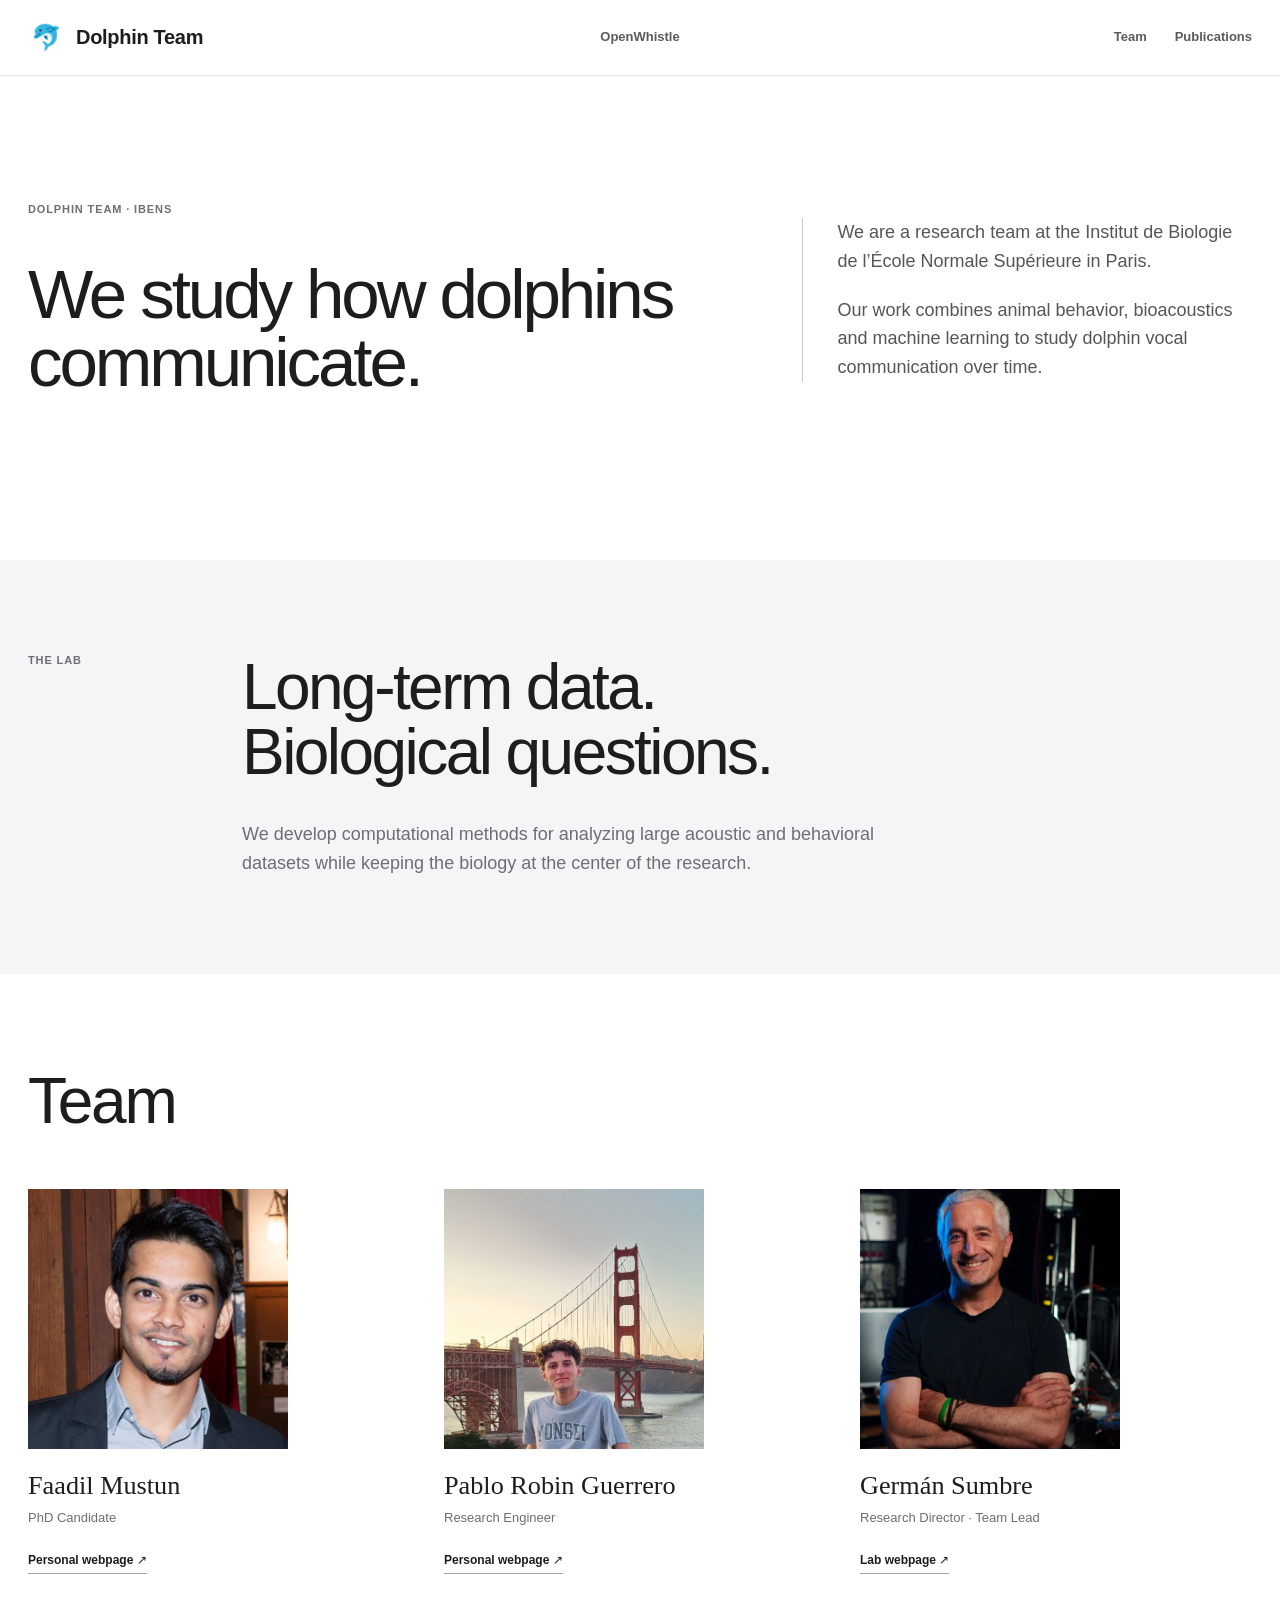
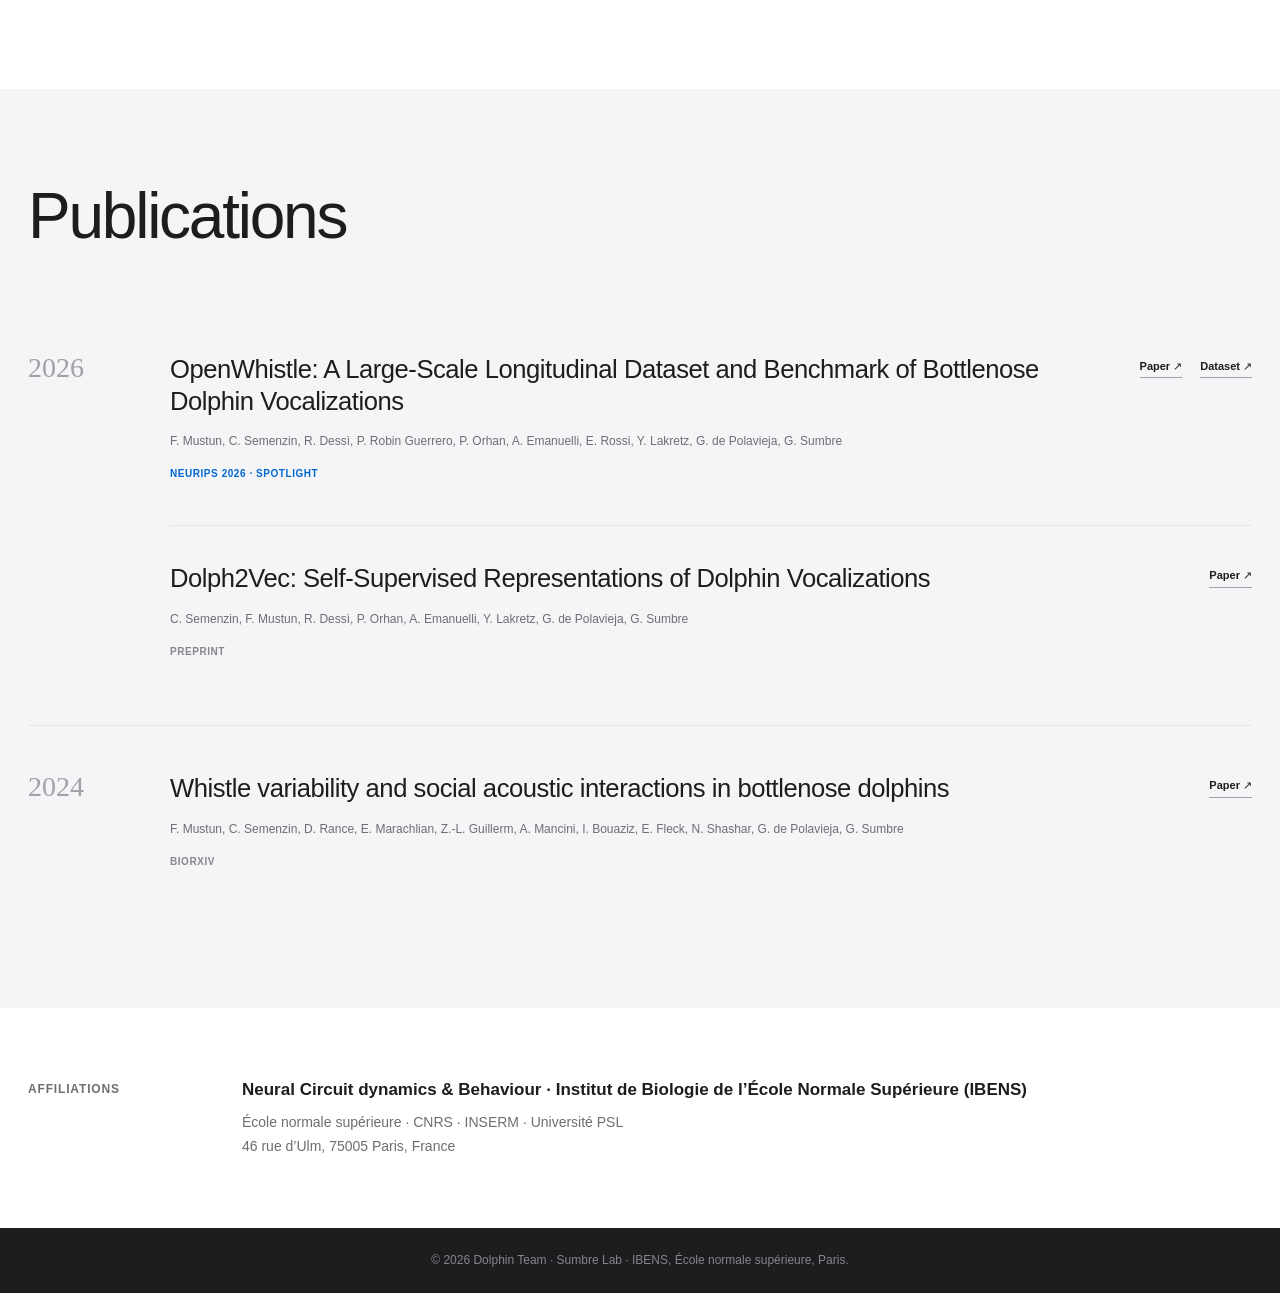
==== commit 51622cb4: "Make Dolphin Team the site homepage" ====
--- a/index.html
+++ b/index.html
@@ -3,357 +3,100 @@
   <head>
     <meta charset="UTF-8" />
     <meta name="viewport" content="width=device-width, initial-scale=1.0" />
-    <meta name="description" content="OpenWhistle is a large-scale, longitudinal dataset and benchmark for bottlenose dolphin vocalizations." />
+    <meta name="description" content="Dolphin Team studies dolphin communication through bioacoustics, behavior and machine learning." />
     <meta name="theme-color" content="#ffffff" />
-    <title>OpenWhistle</title>
+    <title>Dolphin Team</title>
     <link rel="stylesheet" href="styles.css?v=147" />
   </head>
-  <body>
-    <div class="progress" aria-hidden="true"><span></span></div>
-
+  <body class="team-home-page">
     <header class="site-header">
-      <a class="brand" href="team.html" aria-label="Dolphin Team home">
+      <a class="brand" href="./" aria-label="Dolphin Team home">
         <span class="brand-dolphin" aria-hidden="true">🐬</span>
         <span>Dolphin Team</span>
       </a>
-      <button class="menu-toggle" aria-expanded="false" aria-controls="site-nav"><span></span><span></span></button>
-      <nav id="site-nav" aria-label="Main navigation">
-        <a href="#dataset">Dataset</a>
-        <a href="#pipeline">Pipeline</a>
-        <a href="#benchmark">Benchmark</a>
-        <a href="#research">Research</a>
-        <a class="nav-cta" href="https://huggingface.co/OpenWhistleNeurIPS26" target="_blank" rel="noreferrer">Get the data <span>↗</span></a>
+      <nav class="project-nav" aria-label="Featured project">
+        <a href="openwhistle/">OpenWhistle</a>
+      </nav>
+      <nav class="section-nav" aria-label="Page navigation">
+        <a href="#team">Team</a>
+        <a href="#publications">Publications</a>
       </nav>
     </header>
 
     <main id="top">
-      <section class="hero">
-        <canvas id="heroWhistleCanvas" class="hero-lines" aria-hidden="true"></canvas>
-        <div class="hero-copy reveal">
-          <div class="hero-stage">
-          <h1><span class="paper-name">OpenWhistle</span></h1>
-          <p class="paper-title">A Large-Scale Longitudinal Dataset and Benchmark<br class="desktop-break" /> of Bottlenose Dolphin Vocalizations</p>
-          <p class="hero-deck">An open, longitudinal resource for learning the fine-grained structure of dolphin communication.</p>
-          <div class="whistle-network" aria-label="Dolphin whistle spectrograms flowing through a learned representation and converging into a continuous digital signal">
-            <svg viewBox="0 0 1000 220" preserveAspectRatio="xMidYMid meet" aria-hidden="true">
-              <defs>
-                <linearGradient id="stream-gradient" x1="0" x2="1">
-                  <stop offset="0" stop-color="#764ba2" />
-                  <stop offset=".55" stop-color="#0071e3" />
-                  <stop offset="1" stop-color="#e6f2ff" />
-                </linearGradient>
-                <linearGradient id="scan-gradient" x1="0" x2="1">
-                  <stop offset="0" stop-color="#dff9ff" stop-opacity="0" />
-                  <stop offset=".42" stop-color="#9ce9ff" stop-opacity=".16" />
-                  <stop offset=".5" stop-color="#ffffff" stop-opacity=".98" />
-                  <stop offset=".58" stop-color="#9ce9ff" stop-opacity=".16" />
-                  <stop offset="1" stop-color="#9ce9ff" stop-opacity="0" />
-                </linearGradient>
-                <filter id="soft-glow" x="-40%" y="-100%" width="180%" height="300%">
-                  <feGaussianBlur stdDeviation="3" result="blur" />
-                  <feMerge><feMergeNode in="blur" /><feMergeNode in="SourceGraphic" /></feMerge>
-                </filter>
-                <clipPath id="tile-a"><rect x="26" y="22" width="126" height="50" rx="7" /></clipPath>
-                <clipPath id="tile-b"><rect x="94" y="87" width="128" height="50" rx="7" /></clipPath>
-                <clipPath id="tile-c"><rect x="30" y="153" width="126" height="48" rx="7" /></clipPath>
-                <clipPath id="tile-d"><rect x="242" y="31" width="116" height="46" rx="7" /></clipPath>
-                <clipPath id="tile-e"><rect x="264" y="151" width="116" height="46" rx="7" /></clipPath>
-                <clipPath id="output-reveal-clip">
-                  <rect x="618" y="18" width="0" height="176">
-                    <animate attributeName="width" dur="8.2s" repeatCount="indefinite" calcMode="linear"
-                      keyTimes="0;.4;.74;.9;1" values="0;0;380;380;380" />
-                  </rect>
-                </clipPath>
-              </defs>
-
-              <rect width="1000" height="220" fill="transparent" />
-              <g class="network-streams">
-                <path pathLength="1" d="M152 47 C332 47 466 78 618 112" />
-                <path pathLength="1" d="M222 112 C340 104 500 120 618 112" />
-                <path pathLength="1" d="M156 177 C334 177 475 147 618 112" />
-                <path pathLength="1" d="M358 54 C456 54 537 86 618 112" />
-                <path pathLength="1" d="M380 174 C470 174 548 140 618 112" />
-              </g>
-              <g class="stream-energy">
-                <path pathLength="1" d="M152 47 C332 47 466 78 618 112" />
-                <path pathLength="1" d="M222 112 C340 104 500 120 618 112" />
-                <path pathLength="1" d="M156 177 C334 177 475 147 618 112" />
-                <path pathLength="1" d="M358 54 C456 54 537 86 618 112" />
-                <path pathLength="1" d="M380 174 C470 174 548 140 618 112" />
-              </g>
-              <g class="representation-particles">
-                <circle r="2.2"><animateMotion dur="8.2s" repeatCount="indefinite" calcMode="linear" keyPoints="0;0;1;1" keyTimes="0;.22;.47;1" path="M152 47 C332 47 466 78 618 112" /></circle>
-                <circle r="2.2"><animateMotion dur="8.2s" repeatCount="indefinite" calcMode="linear" keyPoints="0;0;1;1" keyTimes="0;.23;.48;1" path="M222 112 C340 104 500 120 618 112" /></circle>
-                <circle r="2.2"><animateMotion dur="8.2s" repeatCount="indefinite" calcMode="linear" keyPoints="0;0;1;1" keyTimes="0;.24;.49;1" path="M156 177 C334 177 475 147 618 112" /></circle>
-                <circle r="2.2"><animateMotion dur="8.2s" repeatCount="indefinite" calcMode="linear" keyPoints="0;0;1;1" keyTimes="0;.25;.48;1" path="M358 54 C456 54 537 86 618 112" /></circle>
-                <circle r="2.2"><animateMotion dur="8.2s" repeatCount="indefinite" calcMode="linear" keyPoints="0;0;1;1" keyTimes="0;.26;.49;1" path="M380 174 C470 174 548 140 618 112" /></circle>
-              </g>
-
-              <g class="signal-token token-a">
-                <image href="assets/images/whistles/nana.png" x="26" y="22" width="126" height="50" preserveAspectRatio="none" clip-path="url(#tile-a)" />
-                <rect class="spectro-scan" x="25" y="22" width="6" height="50" rx="2" clip-path="url(#tile-a)" />
-                <rect x="26" y="22" width="126" height="50" rx="7" />
-              </g>
-              <g class="signal-token token-b">
-                <image href="assets/images/whistles/nikita.png" x="94" y="87" width="128" height="50" preserveAspectRatio="none" clip-path="url(#tile-b)" />
-                <rect class="spectro-scan" x="93" y="87" width="6" height="50" rx="2" clip-path="url(#tile-b)" />
-                <rect x="94" y="87" width="128" height="50" rx="7" />
-              </g>
-              <g class="signal-token token-c">
-                <image href="assets/images/whistles/yosefa.png" x="30" y="153" width="126" height="48" preserveAspectRatio="none" clip-path="url(#tile-c)" />
-                <rect class="spectro-scan" x="29" y="153" width="6" height="48" rx="2" clip-path="url(#tile-c)" />
-                <rect x="30" y="153" width="126" height="48" rx="7" />
-              </g>
-              <g class="signal-token token-d">
-                <image href="assets/images/whistles/extra-1.png" x="242" y="31" width="116" height="46" preserveAspectRatio="none" clip-path="url(#tile-d)" />
-                <rect class="spectro-scan" x="241" y="31" width="6" height="46" rx="2" clip-path="url(#tile-d)" />
-                <rect x="242" y="31" width="116" height="46" rx="7" />
-              </g>
-              <g class="signal-token token-e">
-                <image href="assets/images/whistles/extra-2.png" x="264" y="151" width="116" height="46" preserveAspectRatio="none" clip-path="url(#tile-e)" />
-                <rect class="spectro-scan" x="263" y="151" width="6" height="46" rx="2" clip-path="url(#tile-e)" />
-                <rect x="264" y="151" width="116" height="46" rx="7" />
-              </g>
-
-              <g class="network-output">
-                <circle class="convergence-halo" cx="618" cy="112" r="7" />
-                <circle class="convergence-ring ring-a" cx="618" cy="112" r="8" />
-                <circle class="convergence-ring ring-b" cx="618" cy="112" r="8" />
-                <circle class="convergence-ring ring-c" cx="618" cy="112" r="8" />
-                <g class="output-drawn" clip-path="url(#output-reveal-clip)">
-                  <path class="output-underlay" d="M618 112 C660 112 690 110 725 98 C755 88 775 65 794 50 C812 35 827 42 836 69 C844 96 848 140 864 152 C880 164 895 134 906 100 C918 65 931 48 946 62 C960 78 968 118 979 107 C988 97 993 82 998 88"/>
-                  <path class="output-glow" d="M618 112 C660 112 690 110 725 98 C755 88 775 65 794 50 C812 35 827 42 836 69 C844 96 848 140 864 152 C880 164 895 134 906 100 C918 65 931 48 946 62 C960 78 968 118 979 107 C988 97 993 82 998 88"/>
-                  <path class="output-wave" d="M618 112 C660 112 690 110 725 98 C755 88 775 65 794 50 C812 35 827 42 836 69 C844 96 848 140 864 152 C880 164 895 134 906 100 C918 65 931 48 946 62 C960 78 968 118 979 107 C988 97 993 82 998 88"/>
-                </g>
-                <circle class="output-head" r="3.1">
-                  <animateMotion dur="8.2s" repeatCount="indefinite" calcMode="linear"
-                    keyPoints="0;0;.16764;.36562;.71006;1;1" keyTimes="0;.4;.485;.57;.655;.74;1"
-                    path="M618 112 C660 112 690 110 725 98 C755 88 775 65 794 50 C812 35 827 42 836 69 C844 96 848 140 864 152 C880 164 895 134 906 100 C918 65 931 48 946 62 C960 78 968 118 979 107 C988 97 993 82 998 88" />
-                </circle>
-                <path class="output-pulse" pathLength="1" d="M618 112 C660 112 690 110 725 98 C755 88 775 65 794 50 C812 35 827 42 836 69 C844 96 848 140 864 152 C880 164 895 134 906 100 C918 65 931 48 946 62 C960 78 968 118 979 107 C988 97 993 82 998 88">
-                </path>
-              </g>
-            </svg>
-            <div class="network-labels"><span>Whistle sequences</span><span>OpenWhistle representations</span><span>Acoustic structure</span></div>
-          </div>
-          <div class="hero-metrics" aria-label="Dataset statistics">
-            <div><strong>≈180K</strong><span>Whistles</span></div>
-            <div><strong>114h</strong><span>Audio</span></div>
-            <div><strong>5 yrs</strong><span>Longitudinal span</span></div>
-            <div><strong>8,354</strong><span>Expert labels</span></div>
-          </div>
-          <div class="hero-actions">
-            <a class="button button-primary" href="assets/papers/openwhistle-paper.pdf" target="_blank" rel="noreferrer"><svg class="button-icon" viewBox="0 0 24 24" aria-hidden="true"><path d="M14 2H6a2 2 0 0 0-2 2v16a2 2 0 0 0 2 2h12a2 2 0 0 0 2-2V8Z"/><path d="M14 2v6h6M8 13h8M8 17h8"/></svg> Read paper</a>
-            <a class="button button-ghost" href="https://anonymous.4open.science/r/OpenWhistle-6771/" target="_blank" rel="noreferrer"><svg class="button-icon button-icon-fill" viewBox="0 0 24 24" aria-hidden="true"><path d="M12 .297C5.37.297 0 5.67 0 12.297c0 5.303 3.438 9.8 8.205 11.385.6.113.82-.258.82-.577 0-.285-.01-1.04-.015-2.04-3.338.724-4.042-1.61-4.042-1.61-.546-1.387-1.333-1.756-1.333-1.756-1.087-.744.084-.729.084-.729 1.205.084 1.838 1.236 1.838 1.236 1.07 1.835 2.809 1.305 3.495.998.108-.776.417-1.305.76-1.605-2.665-.3-5.466-1.332-5.466-5.93 0-1.31.465-2.38 1.235-3.22-.135-.303-.54-1.523.105-3.176 0 0 1.005-.322 3.3 1.23.96-.267 1.98-.399 3-.405 1.02.006 2.04.138 3 .405 2.28-1.552 3.285-1.23 3.285-1.23.645 1.653.24 2.873.12 3.176.765.84 1.23 1.91 1.23 3.22 0 4.61-2.805 5.625-5.475 5.92.42.36.81 1.096.81 2.22 0 1.606-.015 2.896-.015 3.286 0 .315.21.69.825.57C20.565 22.092 24 17.592 24 12.297 24 5.67 18.627.297 12 .297Z"/></svg> View code</a>
-            <a class="button button-ghost" href="https://huggingface.co/OpenWhistleNeurIPS26" target="_blank" rel="noreferrer"><span class="button-emoji" aria-hidden="true">🤗</span> Explore data</a>
-            <span class="button button-ghost spotlight-action"><span class="spotlight-mark" aria-hidden="true"><svg viewBox="0 0 24 24"><path d="M12 1C13.4 7.6 16.4 10.6 23 12C16.4 13.4 13.4 16.4 12 23C10.6 16.4 7.6 13.4 1 12C7.6 10.6 10.6 7.6 12 1Z"/></svg></span> NeurIPS 2026 Spotlight</span>
-          </div>
-          </div>
+      <section class="lab-intro" id="lab">
+        <div>
+          <p class="section-index">DOLPHIN TEAM · IBENS</p>
+          <h1>We study how dolphins communicate.</h1>
+        </div>
+        <div class="lab-intro-copy">
+          <p>We are a research team at the Institut de Biologie de l’École Normale Supérieure in Paris.</p>
+          <p>Our work combines animal behavior, bioacoustics and machine learning to study dolphin vocal communication over time.</p>
         </div>
       </section>
 
-      <section class="statement section-pad">
-        <p class="section-index">01 / THE GAP</p>
-        <h2 class="reveal">Bioacoustic datasets go <span>broad.</span><br />OpenWhistle goes <em>deep.</em></h2>
-        <div class="statement-grid reveal">
-          <p>Most animal-audio corpora cover many species with only a shallow sample of each. That is useful for species recognition, but not enough to study one communication system over time.</p>
-          <p>OpenWhistle follows a stable, known pod in a semi-natural marine environment—preserving the scale, continuity and acoustic messiness needed for new questions.</p>
+      <section class="lab-about lab-section">
+        <p class="section-index">THE LAB</p>
+        <div>
+          <h2>Long-term data.<br />Biological questions.</h2>
+          <p>We develop computational methods for analyzing large acoustic and behavioral datasets while keeping the biology at the center of the research.</p>
         </div>
       </section>
 
-      <section class="numbers section-pad" id="dataset">
-        <div class="section-heading">
-          <p class="section-index">02 / THE DATASET</p>
-          <p class="section-kicker">One species.<br />Unprecedented depth.</p>
+      <section class="lab-people lab-section" id="team">
+        <div class="lab-section-heading people-heading">
+          <h2>Team</h2>
         </div>
-        <div class="metrics-grid">
-          <article class="metric reveal"><span class="metric-no" data-count="180000">180,000</span><h3>whistles</h3><p>The largest publicly available dolphin-vocalization corpus to date.</p></article>
-          <article class="metric reveal"><span class="metric-no" data-count="114">114</span><h3>hours of audio</h3><p>Raw acoustic material suited to large-scale self-supervised pretraining.</p></article>
-          <article class="metric reveal"><span class="metric-no" data-count="5">5</span><h3>years</h3><p>Longitudinal recordings with contiguous sequences and changing social context.</p></article>
-          <article class="metric reveal"><span class="metric-no" data-count="8354">8,354</span><h3>expert labels</h3><p>Ten whistle types, manually reviewed for fine-grained evaluation.</p></article>
-        </div>
-        <figure class="feature-figure reveal">
-          <img src="assets/images/dataset/site-and-repertoire.webp" alt="Dolphin Reef recording site and representative signature and non-signature whistle spectrograms" />
-          <figcaption><span>Recording site & repertoire</span><p>Fixed hydrophones capture natural interactions at Dolphin Reef, Eilat. The repertoire pairs individually distinctive signature-whistle types with non-signature whistles.</p></figcaption>
-        </figure>
-      </section>
-
-      <section class="sound-gallery">
-        <div class="sound-intro section-pad reveal">
-          <p class="section-index">03 / THE REPERTOIRE</p>
-          <h2>Every contour<br />has a <em>character.</em></h2>
-          <p>Signature whistles are learned, individually distinctive calls. Their frequency contours remain recognizable through the real-world noise, overlap and variation preserved by OpenWhistle.</p>
-        </div>
-        <div class="whistle-cards" role="list">
-          <article class="whistle-card" role="listitem"><div class="whistle-art"><img src="assets/images/whistles/nana.png" alt="Spectrogram of Nana's rising signature whistle" /></div><div><span>SW / 03</span><strong>Nana</strong><small>Signature whistle</small></div></article>
-          <article class="whistle-card" role="listitem"><div class="whistle-art"><img src="assets/images/whistles/nikita.png" alt="Spectrogram of Nikita's signature whistle" /></div><div><span>SW / 04</span><strong>Nikita</strong><small>Signature whistle</small></div></article>
-          <article class="whistle-card" role="listitem"><div class="whistle-art"><img src="assets/images/whistles/yosefa.png" alt="Spectrogram of Yosefa's signature whistle" /></div><div><span>SW / 05</span><strong>Yosefa</strong><small>Signature whistle</small></div></article>
+        <div class="lab-people-grid">
+          <article>
+            <figure class="lab-portrait lab-portrait-faadil"><img src="assets/images/team/faadil.jpeg" alt="Portrait of Faadil Mustun" loading="lazy" /></figure>
+            <h3>Faadil Mustun</h3>
+            <p>PhD Candidate</p>
+            <a href="https://fmustun.github.io/" target="_blank" rel="noreferrer">Personal webpage ↗</a>
+          </article>
+          <article>
+            <figure class="lab-portrait lab-portrait-pablo"><img src="assets/images/team/pablo.jpg" alt="Portrait of Pablo Robin Guerrero" loading="lazy" /></figure>
+            <h3>Pablo Robin Guerrero</h3>
+            <p>Research Engineer</p>
+            <a href="https://veridisyndrome.github.io/" target="_blank" rel="noreferrer">Personal webpage ↗</a>
+          </article>
+          <article>
+            <figure class="lab-portrait lab-portrait-german"><img src="assets/images/team/german.webp" alt="Portrait of Germán Sumbre in his laboratory" loading="lazy" /></figure>
+            <h3>Germán Sumbre</h3>
+            <p>Research Director · Team Lead</p>
+            <a href="https://www.zebrain.biologie.ens.fr/" target="_blank" rel="noreferrer">Lab webpage ↗</a>
+          </article>
         </div>
       </section>
 
-      <section class="pipeline section-pad" id="pipeline">
-        <div class="section-heading pipeline-heading">
-          <p class="section-index">04 / THE PIPELINE</p>
-          <h2>One pipeline.<br />Two datasets.</h2>
+      <section class="lab-publications lab-section" id="publications">
+        <div class="lab-section-heading publications-heading">
+          <h2>Publications</h2>
         </div>
-
-        <div class="workflow reveal" data-workflow>
-          <div class="workflow-topbar">
-            <div><strong>OpenWhistle construction pipeline</strong><span>From continuous audio to two research-ready datasets</span></div>
-            <div class="workflow-controls" aria-label="Workflow controls">
-              <button type="button" data-workflow-action="play" aria-label="Play workflow"><svg viewBox="0 0 24 24" aria-hidden="true"><path d="m8 5 11 7-11 7Z" /></svg></button>
-              <button type="button" data-workflow-action="pause" aria-label="Pause workflow"><svg viewBox="0 0 24 24" aria-hidden="true"><path d="M8 5v14M16 5v14" /></svg></button>
-              <button type="button" data-workflow-action="reset" aria-label="Restart workflow"><svg viewBox="0 0 24 24" aria-hidden="true"><path d="M20 7v5h-5M19 12a7 7 0 1 1-2-5" /></svg></button>
-            </div>
-          </div>
-
-          <div class="workflow-tabs" role="tablist" aria-label="OpenWhistle processing steps">
-            <button class="active" type="button" role="tab" aria-selected="true" data-workflow-step="0"><span>Step 1</span><strong>Raw audio</strong></button>
-            <button type="button" role="tab" aria-selected="false" data-workflow-step="1"><span>Step 2</span><strong>CNN detection</strong></button>
-            <button type="button" role="tab" aria-selected="false" data-workflow-step="2"><span>Step 3</span><strong>Segmentation</strong></button>
-            <button type="button" role="tab" aria-selected="false" data-workflow-step="3"><span>Step 4</span><strong>F0 + ARTwarp</strong></button>
-            <button type="button" role="tab" aria-selected="false" data-workflow-step="4"><span>Step 5</span><strong>Dataset outputs</strong></button>
-          </div>
-
-          <div class="workflow-stage" aria-live="polite">
-            <section class="workflow-panel active" data-workflow-panel="0" role="tabpanel">
-              <div class="workflow-panel-heading"><span>01 / INPUT PREPARATION</span><strong>Raw audio becomes model-ready spectrograms.</strong></div>
-              <div class="workflow-flow workflow-flow-input">
-                <article class="workflow-node waveform-node">
-                  <span>RAW AUDIO</span>
-                  <svg viewBox="0 0 320 92" preserveAspectRatio="none" aria-hidden="true"><path d="M0 46 C8 46 8 18 16 46 S24 74 32 46 S40 28 48 46 S56 65 64 46 S72 10 80 46 S88 82 96 46 S104 26 112 46 S120 61 128 46 S136 31 144 46 S152 72 160 46 S168 15 176 46 S184 77 192 46 S200 23 208 46 S216 64 224 46 S232 34 240 46 S248 69 256 46 S264 19 272 46 S280 75 288 46 S296 30 304 46 S312 57 320 46" /></svg>
-                  <small>96 kHz underwater recordings</small>
-                </article>
-                <span class="workflow-arrow" aria-hidden="true">→</span>
-                <article class="workflow-node spectrogram-node">
-                  <span>0.4 S WINDOWS</span>
-                  <div class="spectrogram-stack"><img src="assets/images/pipeline/window-01.png" alt="" /><img src="assets/images/pipeline/window-02.png" alt="" /><img src="assets/images/pipeline/window-03.png" alt="" /></div>
-                  <small>Log-power · 2–22 kHz</small>
-                </article>
-                <span class="workflow-arrow" aria-hidden="true">→</span>
-                <article class="workflow-node compact-node"><strong>224 × 224</strong><small>normalized spectrograms</small></article>
-              </div>
-            </section>
-
-            <section class="workflow-panel" data-workflow-panel="1" role="tabpanel" hidden>
-              <div class="workflow-panel-heading"><span>02 / BINARY DETECTION</span><strong>A CNN separates whistle-bearing windows from noise.</strong></div>
-              <div class="workflow-flow detector-flow">
-                <article class="workflow-node detector-sample"><span>INPUT WINDOW</span><img src="assets/images/pipeline/window-01.png" alt="Actual 224 by 224 whistle spectrogram from the paper" /><small>224 × 224 input</small></article>
-                <span class="workflow-arrow" aria-hidden="true">→</span>
-                <article class="model-node">
-                  <span>CNN DETECTOR</span>
-                  <img class="vgg16-figure" src="assets/images/pipeline/vgg16.png" alt="VGG16 backbone and fully connected classification head from the paper" />
-                  <b>ImageNet backbone · FC 50 → 20 → 2</b>
-                </article>
-                <span class="workflow-arrow" aria-hidden="true">→</span>
-                <article class="detector-results"><span>WHISTLE / NOISE</span><div><strong>96.52%</strong><small>precision</small></div><div><strong>97.99%</strong><small>recall</small></div></article>
-              </div>
-            </section>
-
-            <section class="workflow-panel" data-workflow-panel="2" role="tabpanel" hidden>
-              <div class="workflow-panel-heading"><span>03 / SEGMENTATION</span><strong>Positive windows are joined into contiguous whistle sequences.</strong></div>
-              <div class="segmentation-demo">
-                <figure class="segmentation-paper">
-                  <img src="assets/images/pipeline/segmentation.png" alt="Actual segmentation example from the OpenWhistle paper showing positive 0.4 second windows merged into a whistle segment" />
-                  <figcaption><span>POSITIVE DETECTIONS</span><strong>Grouped with a maximum 6 s gap</strong><small>33,267 retained sequences · 2–20 s</small></figcaption>
-                </figure>
-              </div>
-            </section>
-
-            <section class="workflow-panel" data-workflow-panel="3" role="tabpanel" hidden>
-              <div class="workflow-panel-heading"><span>04 / EXPERT BRANCH</span><strong>Contours are estimated, clustered, then manually reviewed.</strong></div>
-              <div class="workflow-flow annotation-flow">
-                <article class="workflow-node contour-node"><span>F0 ESTIMATION</span><img src="assets/images/pipeline/f0-03.png" alt="Actual F0 contour estimation example from the OpenWhistle paper" /><small>Dolphin CREPE · every 5 ms</small></article>
-                <span class="workflow-arrow" aria-hidden="true">→</span>
-                <article class="artwarp-node"><span>CONTOUR CLUSTERING</span><img class="artwarp-figure" src="assets/images/pipeline/artwarp.png" alt="ARTwarp network shown in the OpenWhistle paper" /><strong>ARTwarp</strong><small>DTW · vigilance 90</small></article>
-                <span class="workflow-arrow" aria-hidden="true">→</span>
-                <article class="expert-node"><span>EXPERT REVIEW</span><div class="expert-stack paper-expert-stack"><img src="assets/images/pipeline/expert-yosefa.png" alt="Expert-annotated Yosefa whistle" /><img src="assets/images/pipeline/expert-neo.png" alt="Expert-annotated Neo whistle" /><img src="assets/images/pipeline/expert-nana.png" alt="Expert-annotated Nana whistle" /></div><strong>10 validated types</strong><small>7 signature · 3 non-signature</small></article>
-              </div>
-            </section>
-
-            <section class="workflow-panel" data-workflow-panel="4" role="tabpanel" hidden>
-              <div class="workflow-panel-heading"><span>05 / OUTPUTS</span><strong>One detection pipeline supports two complementary datasets.</strong></div>
-              <div class="output-branch">
-                <div class="branch-source"><span>POSITIVE DETECTIONS</span><strong>shared source</strong></div>
-                <div class="branch-lines" aria-hidden="true"><i></i><i></i></div>
-                <article><span>PRETRAINING CORPUS</span><strong>≈180K</strong><b>estimated whistles</b><small>114.3 h · 33,267 sequences</small></article>
-                <article><span>EXPERT-ANNOTATED SET</span><strong>8,354</strong><b>reviewed whistles</b><small>10 whistle types · 1.9 h</small></article>
-              </div>
-            </section>
-          </div>
-
-          <div class="workflow-footer"><span><i></i> Original Figure 6 assets · parameters from Appendix B</span><strong data-workflow-status>Step 1 of 5</strong></div>
+        <div class="publication-list">
+          <article>
+            <time datetime="2026">2026</time>
+            <div><h3><a href="openwhistle/">OpenWhistle: A Large-Scale Longitudinal Dataset and Benchmark of Bottlenose Dolphin Vocalizations</a></h3><p>F. Mustun, C. Semenzin, R. Dessì, P. Robin Guerrero, P. Orhan, A. Emanuelli, E. Rossi, Y. Lakretz, G. de Polavieja, G. Sumbre</p><small>NeurIPS 2026 · Spotlight</small></div>
+            <div class="publication-links"><a href="assets/papers/openwhistle-paper.pdf" target="_blank" rel="noreferrer">Paper ↗</a><a href="https://huggingface.co/collections/dolphinteam/neurips26-openwhistle" target="_blank" rel="noreferrer">Dataset ↗</a></div>
+          </article>
+          <article class="publication-same-year">
+            <span class="publication-year-spacer" aria-hidden="true"></span>
+            <div><h3>Dolph2Vec: Self-Supervised Representations of Dolphin Vocalizations</h3><p>C. Semenzin, F. Mustun, R. Dessì, P. Orhan, A. Emanuelli, Y. Lakretz, G. de Polavieja, G. Sumbre</p><small>Preprint</small></div>
+            <div class="publication-links"><a href="https://arxiv.org/abs/2606.12503" target="_blank" rel="noreferrer">Paper ↗</a></div>
+          </article>
+          <article class="publication-new-year">
+            <time datetime="2024">2024</time>
+            <div><h3>Whistle variability and social acoustic interactions in bottlenose dolphins</h3><p>F. Mustun, C. Semenzin, D. Rance, E. Marachlian, Z.-L. Guillerm, A. Mancini, I. Bouaziz, E. Fleck, N. Shashar, G. de Polavieja, G. Sumbre</p><small>bioRxiv</small></div>
+            <div class="publication-links"><a href="https://www.biorxiv.org/content/10.1101/2024.10.15.618471v1" target="_blank" rel="noreferrer">Paper ↗</a></div>
+          </article>
         </div>
       </section>
 
-      <section class="benchmark section-pad" id="benchmark">
-        <div class="section-heading light">
-          <p class="section-index">05 / THE BENCHMARK</p>
-          <h2>In-domain listening<br />makes the difference.</h2>
-          <p>Frozen representations are tested with the same linear probe. The original benchmark shows that a Wav2Vec2.0 encoder trained from scratch on OpenWhistle captures fine-grained structure better than general bioacoustic models.</p>
-        </div>
-        <div class="benchmark-panel reveal">
-          <div class="benchmark-tabs" role="tablist" aria-label="Benchmark metric">
-            <button class="active" role="tab" aria-selected="true" data-metric="classification">Classification <small>accuracy %</small></button>
-            <button role="tab" aria-selected="false" data-metric="detection">Detection <small>mAP %</small></button>
-          </div>
-          <div class="chart" aria-live="polite">
-            <div class="bar-row"><span>Spectral features</span><div class="bar-track"><div class="bar-fill" style="--width:34.9%"></div></div><span class="bar-value">34.9</span></div>
-            <div class="bar-row"><span>MFCCs</span><div class="bar-track"><div class="bar-fill" style="--width:45.6%"></div></div><span class="bar-value">45.6</span></div>
-            <div class="bar-row"><span>Mean spectrogram</span><div class="bar-track"><div class="bar-fill" style="--width:55.6%"></div></div><span class="bar-value">55.6</span></div>
-            <div class="bar-row"><span>AVES-core</span><div class="bar-track"><div class="bar-fill" style="--width:68%"></div></div><span class="bar-value">68.0</span></div>
-            <div class="bar-row"><span>BioLingual</span><div class="bar-track"><div class="bar-fill" style="--width:71.3%"></div></div><span class="bar-value">71.3</span></div>
-            <div class="bar-row"><span>AVES-bio</span><div class="bar-track"><div class="bar-fill" style="--width:75.1%"></div></div><span class="bar-value">75.1</span></div>
-            <div class="bar-row highlight"><span>Wav2Vec2.0 · OW</span><div class="bar-track"><div class="bar-fill" style="--width:81.1%"></div></div><span class="bar-value">81.1</span></div>
-          </div>
-          <p class="chart-note">Original six-class balanced benchmark · mean over bootstrap resampling. Higher is better.</p>
-        </div>
-        <div class="benchmark-summary-grid">
-          <article class="reveal"><span>REVISED / 10 CLASSES</span><strong>64.37</strong><small>macro-F1</small><p>Wav2Vec2.0 remains best on the full, naturally imbalanced expert set.</p></article>
-          <article class="reveal"><span>IN-DOMAIN EFFECT</span><strong>+9.17</strong><small>F1 points</small><p>Best gain from OpenWhistle pretraining within the AVES-bio architecture.</p></article>
-          <article class="reveal"><span>DATA STILL HELPS</span><strong>+7.84</strong><small>F1 points</small><p>Gain from using 100% instead of 50% of the pretraining corpus.</p></article>
-        </div>
-      </section>
-
-      <section class="research section-pad" id="research">
-        <p class="section-index">06 / WHAT COMES NEXT</p>
-        <h2 class="reveal">A benchmark today.<br /><em>A research substrate tomorrow.</em></h2>
-        <div class="research-grid">
-          <article class="reveal"><span>01</span><h3>Vocal development</h3><p>Trace how a learned repertoire evolves across years and life events.</p></article>
-          <article class="reveal"><span>02</span><h3>Social dynamics</h3><p>Model exchanges, turn-taking and interactions inside contiguous sequences.</p></article>
-          <article class="reveal"><span>03</span><h3>Label efficiency</h3><p>Explore few-shot, active and semi-supervised learning where expert time is scarce.</p></article>
-          <article class="reveal"><span>04</span><h3>Temporal shift</h3><p>Measure robustness as pod composition and acoustic conditions change.</p></article>
-        </div>
-      </section>
-
-
-      <section class="team section-pad">
-        <p class="section-index">07 / TEAM</p>
-        <h2>Built across disciplines.</h2>
-        <p class="authors"><a href="https://fmustun.github.io/" target="_blank" rel="noreferrer">Faadil Mustun</a><sup>1</sup> · <a href="https://chiarasemenzin.github.io/" target="_blank" rel="noreferrer">Chiara Semenzin</a><sup>1,2</sup> · <a href="https://robertodessi.github.io/" target="_blank" rel="noreferrer">Roberto Dessì</a><sup>3</sup> · <a href="https://veridisyndrome.github.io/" target="_blank" rel="noreferrer">Pablo Robin Guerrero</a><sup>1</sup><br class="authors-row-break" /><a href="https://pierreorhan.github.io/" target="_blank" rel="noreferrer">Pierre Orhan</a><sup>4</sup> · Alexis Emanuelli<sup>1</sup> · <a href="https://emanuelerossi.co.uk/" target="_blank" rel="noreferrer">Emanuele Rossi</a><sup>5</sup><br class="authors-row-break" /><a href="https://yairlak.github.io/" target="_blank" rel="noreferrer">Yair Lakretz</a><sup>6</sup> · <a href="https://www.polaviejalab.org/" target="_blank" rel="noreferrer">Gonzalo de Polavieja</a><sup>7</sup> · <a href="https://www.zebrain.biologie.ens.fr/" target="_blank" rel="noreferrer">Germán Sumbre</a><sup>1</sup></p>
-        <p class="team-note team-affiliations"><sup>1</sup> Institut de Biologie de l’ENS (IBENS), Département de biologie, École normale supérieure, CNRS, INSERM, Université PSL, Paris, France · <sup>2</sup> Earth Species Project · <sup>3</sup> Not Diamond, San Francisco, USA · <sup>4</sup> Institut du Cerveau, Paris, France · <sup>5</sup> Sapienza University of Rome, Rome, Italy · <sup>6</sup> École Normale Supérieure, Paris, France · <sup>7</sup> Champalimaud Foundation, Lisbon, Portugal</p>
-      </section>
-
-
-      <section class="citation section-pad" id="citation">
-        <p class="section-index">CITATION</p>
-        <h2>Cite our work.</h2>
-        <p class="citation-lead">If you use OpenWhistle in your research, please cite our paper.</p>
-        <div class="citation-card">
-        <div class="citation-toolbar">
-          <strong><span aria-hidden="true">“</span> BibTeX</strong>
-          <button class="citation-copy" type="button" aria-label="Copy BibTeX citation">
-            <svg viewBox="0 0 24 24" aria-hidden="true"><rect x="8" y="8" width="10" height="10" rx="1.5"></rect><path d="M15 8V6.5A1.5 1.5 0 0 0 13.5 5h-7A1.5 1.5 0 0 0 5 6.5v7A1.5 1.5 0 0 0 6.5 15H8"></path></svg>
-            <span aria-live="polite">Copy BibTeX</span>
-          </button>
-        </div>
-        <pre><code class="citation-code">@inproceedings{mustun2026openwhistle,
-  title={OpenWhistle: A Large-Scale Longitudinal Dataset and Benchmark of Bottlenose Dolphin Vocalizations},
-  author={Mustun, Faadil and Semenzin, Chiara and Dessì, Roberto and Robin Guerrero, Pablo and Orhan, Pierre and Emanuelli, Alexis and Rossi, Emanuele and Lakretz, Yair and de Polavieja, Gonzalo G. and Sumbre, Germán},
-  booktitle={Advances in Neural Information Processing Systems},
-  year={2026},
-  note={Spotlight}
-}</code></pre>
+      <section class="lab-contact lab-section">
+        <h2>Affiliations</h2>
+        <div>
+          <p class="affiliation-primary"><a href="https://www.zebrain.biologie.ens.fr" target="_blank" rel="noreferrer">Neural Circuit dynamics &amp; Behaviour</a> · Institut de Biologie de l’École Normale Supérieure (IBENS)</p>
+          <p class="affiliation-meta">École normale supérieure · CNRS · INSERM · Université PSL<br />46 rue d’Ulm, 75005 Paris, France</p>
         </div>
       </section>
     </main>
@@ -363,8 +106,5 @@
         <p class="footer-credit">© 2026 Dolphin Team · Sumbre Lab · IBENS, École normale supérieure, Paris.</p>
       </div>
     </footer>
-
-
-    <script src="script.js?v=19"></script>
   </body>
 </html>
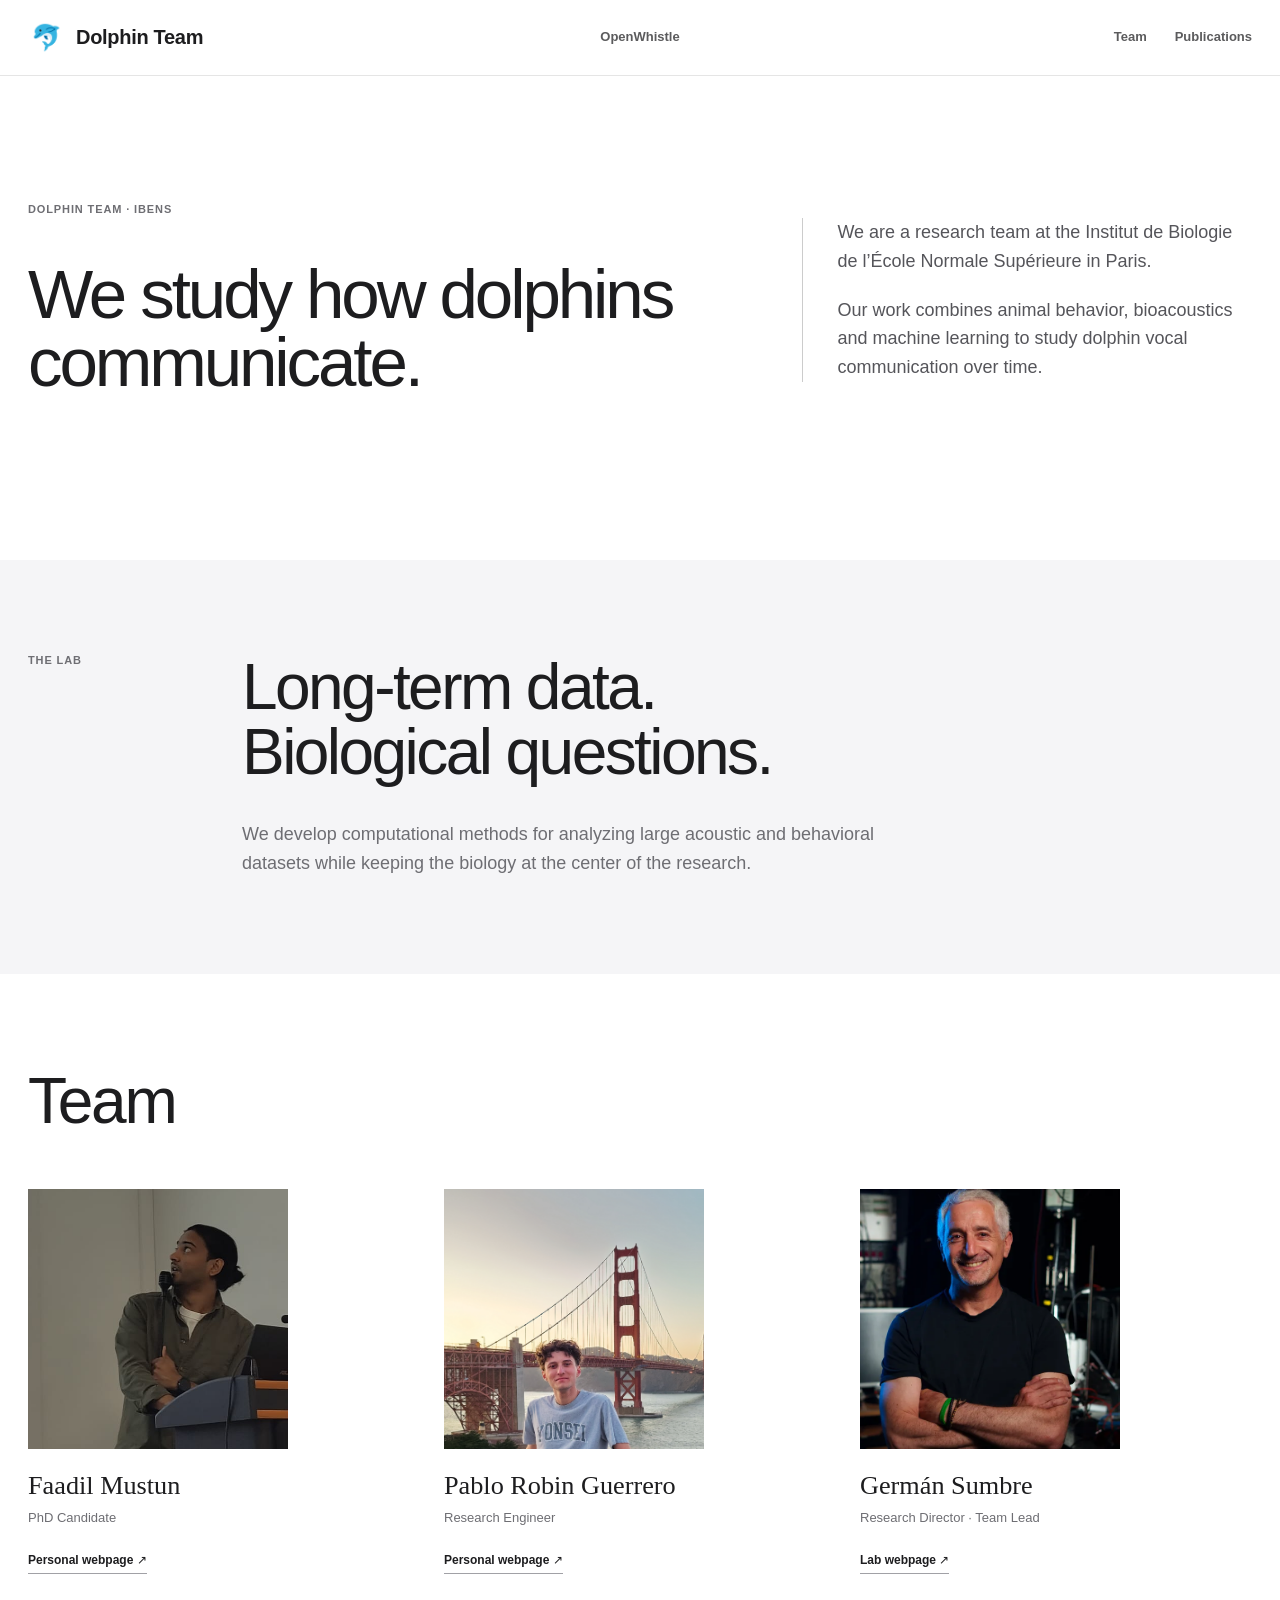
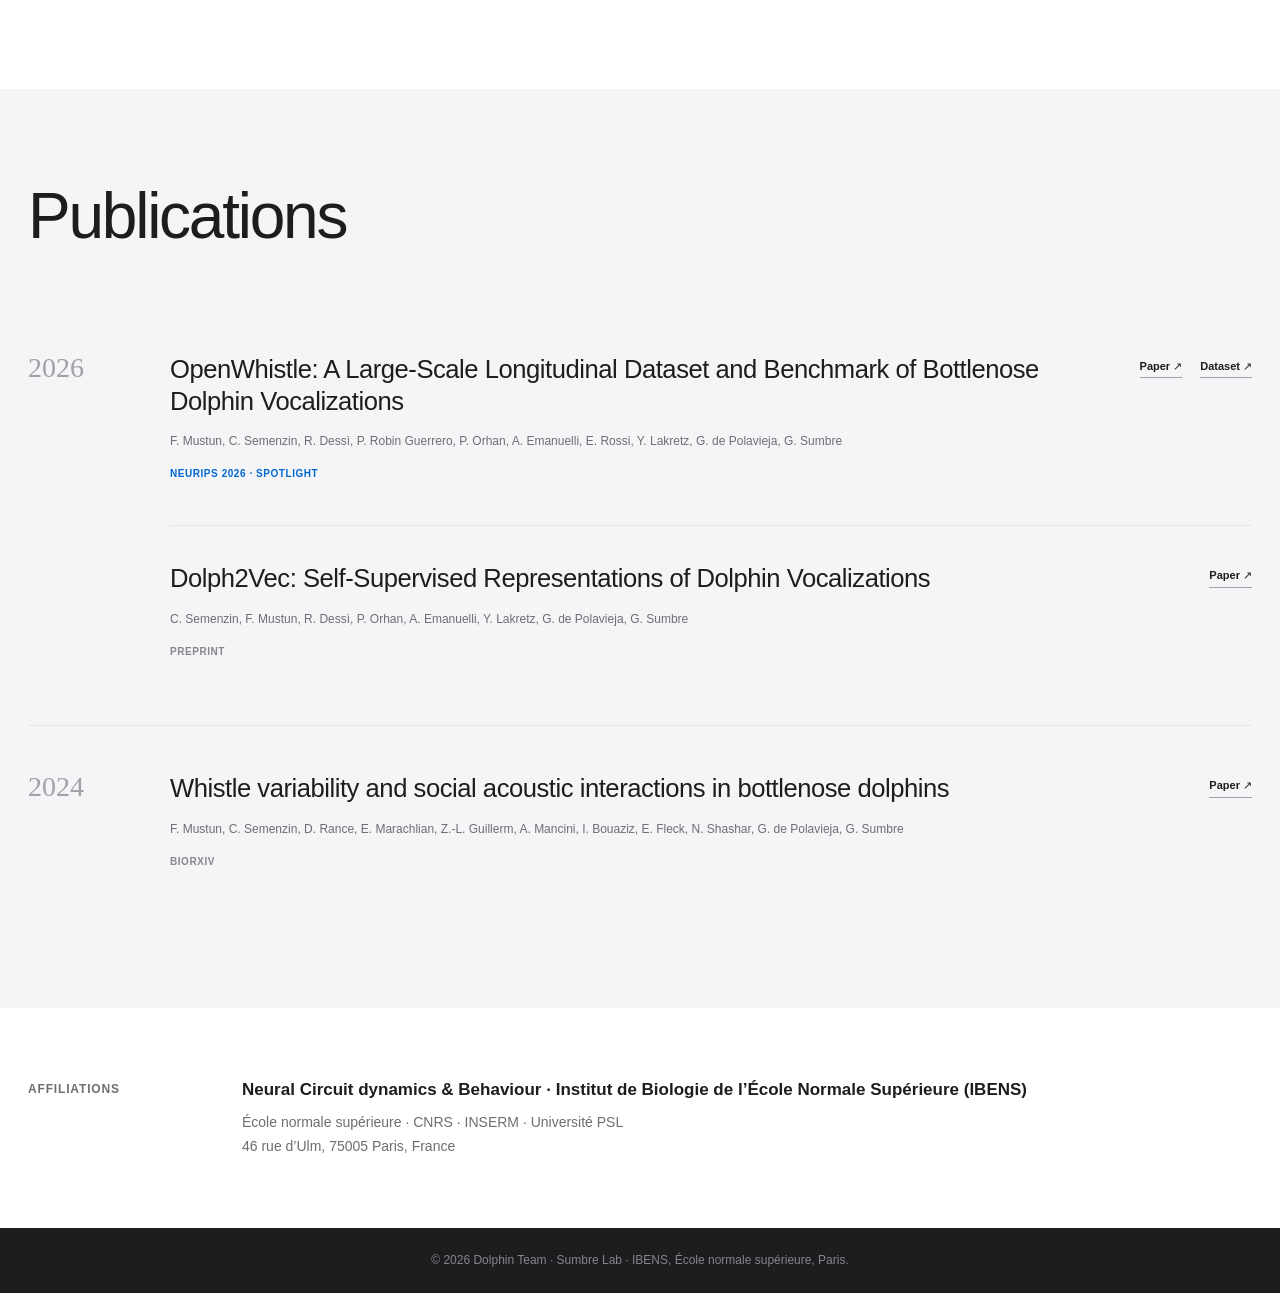
==== commit 8b8e4734: "Update Faadil's team portrait Co-Authored-By: Claude Opus 5.5 <noreply@anthropic.com>" ====
--- a/index.html
+++ b/index.html
@@ -6,6 +6,8 @@
     <meta name="description" content="Dolphin Team studies dolphin communication through bioacoustics, behavior and machine learning." />
     <meta name="theme-color" content="#ffffff" />
     <title>Dolphin Team</title>
+    <link rel="icon" href="assets/icons/favicon.png?v=2" type="image/png" sizes="64x64" />
+    <link rel="shortcut icon" href="assets/icons/favicon.ico?v=2" />
     <link rel="stylesheet" href="styles.css?v=147" />
   </head>
   <body class="team-home-page">
@@ -49,7 +51,7 @@
         </div>
         <div class="lab-people-grid">
           <article>
-            <figure class="lab-portrait lab-portrait-faadil"><img src="assets/images/team/faadil.jpeg" alt="Portrait of Faadil Mustun" loading="lazy" /></figure>
+            <figure class="lab-portrait lab-portrait-faadil"><img src="assets/images/team/faadil.jpg" alt="Portrait of Faadil Mustun" loading="lazy" /></figure>
             <h3>Faadil Mustun</h3>
             <p>PhD Candidate</p>
             <a href="https://fmustun.github.io/" target="_blank" rel="noreferrer">Personal webpage ↗</a>
@@ -77,7 +79,7 @@
           <article>
             <time datetime="2026">2026</time>
             <div><h3><a href="openwhistle/">OpenWhistle: A Large-Scale Longitudinal Dataset and Benchmark of Bottlenose Dolphin Vocalizations</a></h3><p>F. Mustun, C. Semenzin, R. Dessì, P. Robin Guerrero, P. Orhan, A. Emanuelli, E. Rossi, Y. Lakretz, G. de Polavieja, G. Sumbre</p><small>NeurIPS 2026 · Spotlight</small></div>
-            <div class="publication-links"><a href="assets/papers/openwhistle-paper.pdf" target="_blank" rel="noreferrer">Paper ↗</a><a href="https://huggingface.co/collections/dolphinteam/neurips26-openwhistle" target="_blank" rel="noreferrer">Dataset ↗</a></div>
+            <div class="publication-links"><a href="https://arxiv.org/abs/2609.34839" target="_blank" rel="noreferrer">Paper ↗</a><a href="https://huggingface.co/collections/dolphinteam/neurips26-openwhistle" target="_blank" rel="noreferrer">Dataset ↗</a></div>
           </article>
           <article class="publication-same-year">
             <span class="publication-year-spacer" aria-hidden="true"></span>
--- a/styles.css
+++ b/styles.css
@@ -77,7 +77,7 @@
 .output-head { fill: #fff; opacity: 0; filter: url(#soft-glow); animation: output-head-life 8.2s ease-in-out infinite; }
 .network-labels { position: absolute; z-index: 2; bottom: 12px; left: max(16px, calc((100vw - 1180px) / 2)); right: max(16px, calc((100vw - 1180px) / 2)); display: grid; grid-template-columns: 1fr 1fr 1fr; color: rgba(210,239,245,.5); font-size: 7px; font-weight: 700; letter-spacing: .08em; text-transform: uppercase; pointer-events: none; }
 .network-labels span:nth-child(2) { text-align: center; }
-.network-labels span:last-child { text-align: right; }
+.network-labels span:last-child { text-align: right; white-space: nowrap; }
 @keyframes token-cycle {
   0% { opacity: .42; transform: translateX(0); }
   10%, 62% { opacity: 1; transform: translateX(0); }
@@ -175,25 +175,45 @@
 .metric:first-child .metric-no:before { content: "≈"; font-size: .5em; vertical-align: top; margin-right: 4px; color: var(--coral); }
 .metric h3 { margin: 11px 0 35px; font-size: 14px; text-transform: uppercase; letter-spacing: .06em; }
 .metric p { max-width: 225px; margin: 0; color: #6e6e73; font-size: 13px; }
-.feature-figure { margin: 100px 0 0; }
-.feature-figure img { width: 100%; max-height: 740px; object-fit: cover; border-radius: 3px; }
-.feature-figure figcaption { display: grid; grid-template-columns: 1fr 1fr; gap: 30px; margin-top: 20px; font-size: 12px; }
-.feature-figure figcaption span { text-transform: uppercase; letter-spacing: .08em; font-weight: 700; }
-.feature-figure figcaption p { margin: 0; max-width: 560px; color: #6e6e73; }
+.field-story { margin: 100px 0 0; }
+.field-media { display: grid; grid-template-columns: .72fr 1.28fr; gap: 12px; align-items: stretch; }
+.field-photos { display: grid; grid-template-rows: 1fr 1fr; gap: 12px; min-width: 0; }
+.field-photos img, .field-video video { display: block; width: 100%; height: 100%; object-fit: cover; }
+.field-photos img { min-height: 0; }
+.field-video { position: relative; min-width: 0; overflow: hidden; aspect-ratio: 4 / 3; background: #082f3a; }
+.field-story figcaption { display: grid; grid-template-columns: 1fr 1fr; gap: 30px; margin-top: 20px; font-size: 12px; }
+.field-story figcaption span { text-transform: uppercase; letter-spacing: .08em; font-weight: 700; }
+.field-story figcaption p { margin: 0; max-width: 560px; color: #6e6e73; }
 
 .sound-gallery { padding-top: 100px; overflow: hidden; background: #f5f5f7; }
 .sound-intro { padding-top: 40px; padding-bottom: 75px; display: grid; grid-template-columns: .8fr 1.3fr .8fr; align-items: start; gap: 40px; }
 .sound-intro h2 { margin: 0; font-size: clamp(45px, 5vw, 72px); line-height: .98; letter-spacing: -.025em; font-weight: 400; }
 .sound-intro h2 em { color: #764ba2; }
 .sound-intro > p:last-child { margin: 0; color: #6e6e73; }
-.whistle-cards { max-width: 1500px; margin: auto; display: grid; grid-template-columns: repeat(3, 1fr); gap: 2px; }
+.whistle-carousel { max-width: 1500px; margin: auto; padding: 0 0 34px; }
+.whistle-carousel-controls { display: flex; align-items: center; justify-content: flex-end; gap: 16px; margin-bottom: 14px; }
+.whistle-scroll-status { color: #85858a; font-size: 10px; font-weight: 700; letter-spacing: .12em; font-variant-numeric: tabular-nums; }
+.whistle-carousel-actions { display: flex; border: 1px solid #d2d2d7; }
+.whistle-cards { display: grid; grid-auto-flow: column; grid-auto-columns: clamp(245px, 20vw, 292px); gap: 2px; overflow-x: auto; overscroll-behavior-inline: contain; scroll-snap-type: x mandatory; scroll-behavior: smooth; scrollbar-width: thin; scrollbar-color: #a7a7ac transparent; }
+.whistle-cards::-webkit-scrollbar { height: 4px; }
+.whistle-cards::-webkit-scrollbar-track { background: transparent; }
+.whistle-cards::-webkit-scrollbar-thumb { background: #a7a7ac; border-radius: 999px; }
+.whistle-card { scroll-snap-align: start; }
+.whistle-scroll { width: 38px; height: 34px; display: grid; place-items: center; padding: 0; border: 0; background: transparent; color: #1d1d1f; cursor: pointer; transition: opacity .2s, background .2s; }
+.whistle-scroll + .whistle-scroll { border-left: 1px solid #d2d2d7; }
+.whistle-scroll svg { width: 16px; height: 16px; fill: none; stroke: currentColor; stroke-width: 1.4; stroke-linecap: round; stroke-linejoin: round; }
+.whistle-scroll:hover { background: #fff; }
+.whistle-scroll:disabled { opacity: .22; cursor: default; }
 .whistle-card { background: var(--deep); color: white; }
 .whistle-art { height: 310px; overflow: hidden; background: #1c0c5f; }
 .whistle-art img { width: 100%; height: 100%; object-fit: cover; filter: saturate(.75) hue-rotate(23deg); transition: transform .7s, filter .7s; }
+.luna-card .whistle-art img { object-position: 22% center; }
+.dana-card .whistle-art { background: #225d70; }
+.dana-card .whistle-art img { object-fit: fill; }
 .whistle-card:hover img { transform: scale(1.06); filter: saturate(1.2); }
 .whistle-card > div:last-child { padding: 24px; display: grid; grid-template-columns: auto 1fr; align-items: end; gap: 4px 20px; }
 .whistle-card span, .whistle-card small { font-size: 9px; letter-spacing: .08em; text-transform: uppercase; opacity: .55; }
-.whistle-card strong { grid-row: span 2; font-family: Georgia, serif; font-size: 30px; font-weight: 400; text-align: right; }
+.whistle-card strong { grid-row: span 2; font-family: Georgia, serif; font-size: 30px; font-weight: 400; text-align: right; white-space: nowrap; }
 
 .pipeline .section-heading h2, .benchmark .section-heading h2 { width: 70%; margin: 0; font-size: clamp(44px, 5vw, 72px); line-height: 1; letter-spacing: -.025em; font-weight: 400; }
 .pipeline-grid { display: grid; grid-template-columns: .8fr 1.2fr; min-height: 600px; border-top: 1px solid var(--line); }
@@ -391,51 +411,12 @@
 .section-heading.light h2, .section-heading.light > p:last-child { padding: 0; transform: none; }
 .section-heading.light h2 { width: auto; }
 .benchmark .section-heading h2 { font-family: "Helvetica Neue", "Liberation Sans", Arial, sans-serif; font-weight: 400; font-kerning: normal; font-feature-settings: "kern" 1, "liga" 1; line-height: 1.02; letter-spacing: -.035em; white-space: nowrap; }
-.benchmark .section-index, .benchmark .benchmark-summary-grid span { color: rgba(255,255,255,.48); }
+.benchmark .section-index { color: rgba(255,255,255,.48); }
 .section-heading.light > p:last-child { margin: 0; color: rgba(242,240,232,.58); }
-.benchmark-panel { padding: 35px; border: 1px solid rgba(255,255,255,.16); background: rgba(255,255,255,.035); }
-.benchmark-tabs { display: flex; gap: 5px; margin-bottom: 50px; }
-.benchmark-tabs button { padding: 13px 20px; border: 1px solid rgba(255,255,255,.15); background: transparent; cursor: pointer; opacity: .55; }
-.benchmark-tabs button.active { color: var(--deep); background: white; opacity: 1; }
-.benchmark-tabs small { margin-left: 7px; opacity: .7; }
-.chart { min-height: 335px; display: flex; flex-direction: column; gap: 15px; justify-content: center; }
-.bar-row { display: grid; grid-template-columns: 150px 1fr 60px; gap: 18px; align-items: center; font-size: 12px; }
-.bar-row > span:first-child { text-align: right; color: rgba(255,255,255,.62); }
-.bar-track { height: 24px; background: rgba(255,255,255,.06); }
-.bar-fill { height: 100%; width: var(--width, 0%); background: #6b8e91; transition: width 1s cubic-bezier(.2,.7,.2,1); }
-.bar-row.highlight .bar-fill { background: var(--aqua); box-shadow: none; }
-.bar-row.highlight > span { color: white; font-weight: 700; }
-.bar-value { letter-spacing: 0; font-variant-numeric: lining-nums tabular-nums; }
-.chart-note { margin: 30px 0 0; text-align: right; font-size: 10px; color: rgba(255,255,255,.42); }
-.benchmark-summary-grid { display: grid; grid-template-columns: repeat(3, 1fr); margin-top: 70px; border-top: 1px solid var(--line); }
-.benchmark-summary-grid article { padding: 30px 40px 0 0; }
-.benchmark-summary-grid article + article { padding-left: 40px; border-left: 1px solid rgba(255,255,255,.15); }
-.benchmark-summary-grid span { display: block; color: var(--coral); font-size: 9px; letter-spacing: .08em; }
-.benchmark-summary-grid strong { font-size: clamp(47px, 5vw, 68px); line-height: 1.2; letter-spacing: 0; font-variant-numeric: lining-nums tabular-nums; font-kerning: normal; }
-.benchmark-summary-grid small { margin-left: 8px; color: rgba(255,255,255,.5); }
-.benchmark-summary-grid p { color: rgba(255,255,255,.58); font-size: 13px; }
-
 /* Benchmark */
 .benchmark { color: var(--ink); background: #f5f5f7; }
 .benchmark .section-index { color: var(--aqua); }
 .benchmark .section-heading.light > p:last-child { color: #6e6e73; }
-.benchmark-panel { max-width: 1120px; margin: 0 auto; padding: 36px 0; border: 0; border-top: 1px solid var(--line); border-bottom: 1px solid var(--line); background: transparent; }
-.benchmark-tabs { gap: 30px; margin-bottom: 42px; }
-.benchmark-tabs button { padding: 10px 0 12px; border: 0; border-bottom: 2px solid transparent; color: #6e6e73; background: transparent; opacity: 1; }
-.benchmark-tabs button.active { color: var(--aqua); border-bottom-color: var(--aqua); background: transparent; }
-.bar-row > span:first-child { color: #6e6e73; }
-.bar-track { height: 13px; background: #e8e8ed; border-radius: 99px; overflow: hidden; }
-.bar-fill { background: #d2d2d7; border-radius: inherit; }
-.bar-row.highlight .bar-fill { background: var(--aqua); }
-.bar-row.highlight > span { color: var(--ink); }
-.bar-value { color: #6e6e73; }
-.chart-note { color: #86868b; }
-.benchmark .benchmark-summary-grid { max-width: 1120px; margin-left: auto; margin-right: auto; border-top-color: var(--line); }
-.benchmark .benchmark-summary-grid article + article { border-left-color: var(--line); }
-.benchmark .benchmark-summary-grid span { color: #86868b; }
-.benchmark .benchmark-summary-grid strong { color: var(--ink); }
-.benchmark .benchmark-summary-grid small, .benchmark .benchmark-summary-grid p { color: #6e6e73; }
-
 .research > .section-index { text-align: center; }
 .research > h2 { text-align: center; }
 .research > h2 em { color: #764ba2; }
@@ -473,6 +454,10 @@
 
 .reveal, .reveal.visible { opacity: 1; transform: none; }
 
+@media (max-width: 1200px) and (min-width: 901px) {
+  .whistle-cards { grid-auto-columns: minmax(245px, 31vw); }
+}
+
 @media (max-width: 900px) {
   .site-header { height: 72px; }
   .menu-toggle { display: grid; gap: 6px; }
@@ -481,13 +466,15 @@
   .site-header nav .nav-cta { border-color: rgba(255,255,255,.3); }
   .site-header nav.open { display: flex; }
   .hero { padding-top: 125px; padding-bottom: 70px; }
-  .statement-grid, .feature-figure figcaption { grid-template-columns: 1fr; }
+  .statement-grid, .field-story figcaption { grid-template-columns: 1fr; }
   .metrics-grid { grid-template-columns: 1fr 1fr; }
   .metric:nth-child(3) { border-left: 0; }
   .metric:nth-child(n+3) { border-top: 1px solid var(--line); }
   .sound-intro { grid-template-columns: 1fr; }
   .sound-intro .section-index { margin-bottom: 10px; }
-  .whistle-cards { grid-template-columns: 1fr; padding: 0 28px 70px; gap: 12px; }
+  .whistle-carousel { padding: 0 0 60px 28px; }
+  .whistle-carousel-controls { padding-right: 28px; }
+  .whistle-cards { grid-auto-columns: minmax(235px, 76vw); gap: 10px; }
   .pipeline .section-heading h2 { width: 100%; }
   .pipeline-grid { grid-template-columns: 1fr; }
   .workflow { padding: 24px; }
@@ -500,8 +487,8 @@
   .section-heading.light { grid-template-columns: 1fr; }
   .benchmark .section-heading h2 { white-space: normal; }
   .section-heading.light h2 { width: 100%; }
-  .benchmark-summary-grid, .research-grid { grid-template-columns: 1fr 1fr; }
-  .benchmark-summary-grid article:nth-child(3), .research-grid article:nth-child(3) { border-left: 0; }
+  .research-grid { grid-template-columns: 1fr 1fr; }
+  .research-grid article:nth-child(3) { border-left: 0; }
 }
 
 @media (max-width: 580px) {
@@ -518,7 +505,7 @@
   .hero-metrics div:nth-child(3) { border-left: 0; }
   .hero-actions { display: grid; grid-template-columns: 1fr 1fr; }
   .button { min-width: 0; padding: 14px 10px; }
-  .metrics-grid, .statement-grid, .benchmark-summary-grid, .research-grid { grid-template-columns: 1fr; }
+  .metrics-grid, .statement-grid, .research-grid { grid-template-columns: 1fr; }
   .metric, .metric + .metric { padding: 28px 0; border-left: 0; border-top: 1px solid var(--line); }
   .metric:first-child { border-top: 0; }
   .feature-figure { margin-top: 60px; }
@@ -551,11 +538,6 @@
   .workflow-panel[data-workflow-panel="4"] { min-height: 720px; }
   .workflow-footer span { max-width: 220px; }
   .benchmark { padding-left: 20px; padding-right: 20px; }
-  .benchmark-panel { padding: 20px 14px; }
-  .benchmark-tabs button { flex: 1; padding: 12px 5px; font-size: 11px; }
-  .benchmark-tabs small { display: block; margin: 3px 0 0; }
-  .bar-row { grid-template-columns: 95px 1fr 43px; gap: 9px; font-size: 10px; }
-  .benchmark-summary-grid article, .benchmark-summary-grid article + article { padding: 25px 0; border-left: 0; border-top: 1px solid var(--line); }
   .research-grid article, .research-grid article + article { min-height: auto; padding: 25px 0 35px; border-left: 0; border-top: 1px solid var(--line); }
   .research-grid h3 { margin-top: 35px; }
   .citation { padding-top: 85px; padding-bottom: 90px; }
@@ -594,6 +576,25 @@
   .workflow-footer span { line-height: 1.35; }
 }
 
+
+/* Simplified input-preparation panel */
+.workflow-stage:has(.workflow-panel[data-workflow-panel="0"].active) { min-height: 390px; }
+.workflow-panel[data-workflow-panel="0"] { min-height: 390px; display: grid; align-items: center; }
+.workflow-panel[data-workflow-panel="0"][hidden] { display: none; }
+.workflow-flow-input { width: min(920px, 100%); min-height: 0; margin: 0 auto; display: grid; grid-template-columns: minmax(0, 390px) 34px minmax(0, 390px); align-items: center; justify-content: center; gap: clamp(24px, 4vw, 54px); }
+.workflow-flow-input .waveform-node, .workflow-flow-input .spectrogram-node { width: 100%; min-height: 240px; padding: 32px; }
+.workflow-flow-input .workflow-arrow { justify-self: center; align-self: center; }
+.workflow-flow-input .workflow-arrow::before { transform: rotate(45deg); }
+.workflow-flow-input .waveform-node svg { height: 122px; margin: 4px 0 0; }
+.workflow-flow-input .real-waveform path { fill: none; stroke: #1d1d1f; stroke-width: 1.05; stroke-linecap: round; }
+.workflow-flow-input .spectrogram-stack { width: 210px; height: 145px; }
+.workflow-flow-input .spectrogram-stack img { width: 108px; height: 108px; }
+@media (max-width: 580px) {
+  .workflow-stage:has(.workflow-panel[data-workflow-panel="0"].active), .workflow-panel[data-workflow-panel="0"] { min-height: 540px; }
+  .workflow-flow-input { width: 100%; grid-template-columns: 1fr; gap: 18px; }
+  .workflow-flow-input .waveform-node, .workflow-flow-input .spectrogram-node { width: 100%; min-height: 205px; }
+  .workflow-flow-input .waveform-node svg { height: 86px; }
+}
 
 /* Dolphin Team page */
 .team-home-page { background: #fff; }
@@ -618,7 +619,7 @@
 .lab-people-grid article { min-width: 0; display: flex; flex-direction: column; align-items: flex-start; padding-bottom: 20px; }
 .lab-portrait { position: relative; width: min(100%, 260px); aspect-ratio: 1 / 1; margin: 0 0 22px; overflow: hidden; background: #f5f5f7; }
 .lab-portrait img { width: 100%; height: 100%; object-fit: cover; object-position: center top; }
-.lab-portrait-faadil img { object-position: center top; }
+.lab-portrait-faadil img { object-position: center bottom; transform: scale(2.4); transform-origin: 100% 80%; }
 .lab-portrait-pablo img { object-position: center 35%; }
 .lab-portrait-german img { object-position: center top; }
 .lab-people-grid h3 { margin: 0; font-family: Georgia, serif; font-size: clamp(24px, 2.05vw, 31px); line-height: 1.12; font-weight: 400; white-space: nowrap; }
@@ -681,3 +682,62 @@
   .publication-list article + article::before { left: 0; }
   .publication-links { grid-column: 1; margin-top: 6px; }
 }
+
+
+/* OpenWhistle paper pipeline figure */
+.paper-pipeline-figure{max-width:1120px;margin:48px auto 0}
+.paper-pipeline-scroll{overflow-x:auto;overscroll-behavior-inline:contain;scrollbar-width:thin;scrollbar-color:#c7c7cc transparent}
+.paper-pipeline-figure img{display:block;width:100%;height:auto}
+@media(max-width:680px){.paper-pipeline-figure{margin-top:38px}.paper-pipeline-figure img{width:820px;max-width:none}}
+
+
+/* OpenWhistle benchmark results */
+.benchmark-results{max-width:1120px;margin:64px auto 0}
+.benchmark-result-tabs{display:flex;justify-content:center;gap:10px;margin-bottom:44px}
+.benchmark-result-tabs button{min-width:150px;min-height:48px;padding:11px 20px;border:1px solid #d9d9dd;border-radius:999px;color:#57575c;background:#fff;font-size:12px;font-weight:700;cursor:pointer;transition:color .2s,background .2s,border-color .2s,transform .2s,box-shadow .2s}
+.benchmark-result-tabs button:hover{color:var(--ink);border-color:#bfc0c6;transform:translateY(-1px)}
+.benchmark-result-tabs button.active{color:#fff;border-color:transparent;background:linear-gradient(110deg,#667eea 0%,#764ba2 100%);box-shadow:0 9px 24px rgba(99,86,199,.22)}
+.benchmark-result-tabs button:focus-visible{outline:2px solid #667eea;outline-offset:3px}
+.benchmark-result-panel[hidden]{display:none}
+.benchmark-task{display:grid;grid-template-columns:52px minmax(0,1fr) auto;gap:22px;align-items:center;margin:18px 4px 0;padding-top:18px;border-top:1px solid #d8d8dc}
+.benchmark-task>span{align-self:start;padding-top:3px;color:#665bd2;font-size:9px;font-weight:700;text-transform:uppercase;letter-spacing:.08em}
+.benchmark-task h3{margin:0;color:var(--ink);font-size:17px;font-weight:600;line-height:1.25;letter-spacing:-.02em}
+.benchmark-task p{max-width:620px;margin:5px 0 0;color:#77777c;font-size:11px;line-height:1.5}
+.benchmark-task dl{display:flex;gap:24px;margin:0}
+.benchmark-task dl div{min-width:78px}
+.benchmark-task dt{color:#96969b;font-size:8px;font-weight:700;text-transform:uppercase;letter-spacing:.06em}
+.benchmark-task dd{margin:4px 0 0;color:#444448;font-size:12px;font-weight:600}
+.benchmark-performance-summary{width:min(100%,900px);margin-inline:auto;padding:22px 38px 25px;color:var(--ink)}
+.benchmark-performance-summary>p{margin:0 0 17px;color:#77777c;text-align:center;font-size:11px;font-weight:700;letter-spacing:.04em;text-transform:uppercase}
+.benchmark-performance-summary>div{display:flex;justify-content:center;align-items:stretch}
+.benchmark-performance-summary article{min-width:230px;padding:1px 34px;text-align:center}
+.benchmark-performance-summary article+article{border-left:1px solid #d8d8dc}
+.benchmark-performance-summary strong,.benchmark-performance-summary span{display:block}
+.benchmark-performance-summary strong{font-size:clamp(38px,4vw,50px);font-weight:700;line-height:1;letter-spacing:-.045em;font-variant-numeric:tabular-nums;background:linear-gradient(110deg,#667eea 0%,#764ba2 100%);-webkit-background-clip:text;background-clip:text;color:transparent}
+.benchmark-performance-summary strong small{display:inline;margin-left:.16em;font-size:.34em;font-weight:700;letter-spacing:0}
+.benchmark-performance-summary span{margin-top:9px;color:#77777c;font-size:11px}
+.results-table-scroll{width:min(100%,1040px);margin:27px auto 0;overflow-x:auto;border:1px solid #e3e3e6;border-radius:17px;background:#fff;box-shadow:0 12px 30px rgba(29,29,31,.045);overscroll-behavior-inline:contain;scrollbar-width:thin;scrollbar-color:#c7c7cc transparent}
+.results-table{width:100%;min-width:850px;border-collapse:separate;border-spacing:0;table-layout:fixed;font-variant-numeric:tabular-nums}
+.results-table thead th{padding:14px 16px;color:#55555a;background:#f5f5f7;font-size:10px;font-weight:700;line-height:1.25;text-align:right;text-transform:uppercase;letter-spacing:.045em}
+.results-table thead th:first-child{width:31%;text-align:left}
+.results-table thead small{display:block;margin-top:4px;color:#a1a1a6;font-size:8px;font-weight:600;letter-spacing:.035em}
+.results-table tbody th,.results-table tbody td{height:56px;padding:10px 16px;border-top:1px solid #ececef;background:#fff}
+.results-table tbody th{text-align:left;font-weight:400}
+.results-table tbody th strong,.results-table tbody th span{display:block}
+.results-table tbody th strong{color:var(--ink);font-size:13px;font-weight:600;line-height:1.3}
+.results-table tbody th span{margin-top:3px;color:#86868b;font-size:9px;line-height:1.3;text-transform:uppercase;letter-spacing:.045em}
+.results-table tbody td{color:#454549;font-size:14px;text-align:right;white-space:nowrap}
+.results-table tbody td small{color:#9a9a9f;font-size:9px;font-weight:400}
+.results-table tbody tr.result-highlight th,.results-table tbody tr.result-highlight td{background:#f2f0fb}
+.results-table tbody tr.result-highlight th strong{display:flex;align-items:center;gap:8px}
+.results-table tbody tr.result-highlight th strong:before{content:"";width:6px;height:6px;flex:0 0 6px;border-radius:50%;background:#665bd2}
+.results-table tbody td.result-best{color:#5e53c6;font-weight:700}
+.benchmark-results-note{margin:18px 4px 0;color:#86868b;font-size:10px;line-height:1.55}
+.benchmark-results-note strong{color:#6e6e73}
+@media(max-width:760px){.benchmark-results{margin-top:44px}.benchmark-result-tabs{justify-content:flex-start;overflow-x:auto;gap:8px;margin:0 -1px 34px;padding:1px 1px 7px;scrollbar-width:none}.benchmark-result-tabs::-webkit-scrollbar{display:none}.benchmark-result-tabs button{min-width:145px;min-height:46px;padding:10px 14px}.benchmark-task{grid-template-columns:1fr;gap:10px;margin:16px 1px 0;padding-top:15px}.benchmark-task>span{padding:0}.benchmark-task dl{gap:20px}.benchmark-performance-summary{padding:21px 14px 23px}.benchmark-performance-summary>p{margin-bottom:17px;font-size:11px}.benchmark-performance-summary article{min-width:0;flex:1;padding:1px 11px}.benchmark-performance-summary strong{font-size:clamp(31px,10vw,40px)}.benchmark-performance-summary span{margin-top:8px;font-size:9px;line-height:1.35}.results-table-scroll{margin-top:24px;border-radius:17px}.results-table{min-width:780px}.results-table thead th,.results-table tbody th,.results-table tbody td{padding-left:14px;padding-right:14px}.benchmark-results-note{margin:16px 1px 0}}
+
+@media (max-width: 650px) {
+  .field-media { grid-template-columns: 1fr; }
+  .field-photos { grid-template-rows: auto auto; }
+  .field-photos img { aspect-ratio: 16 / 10; }
+}
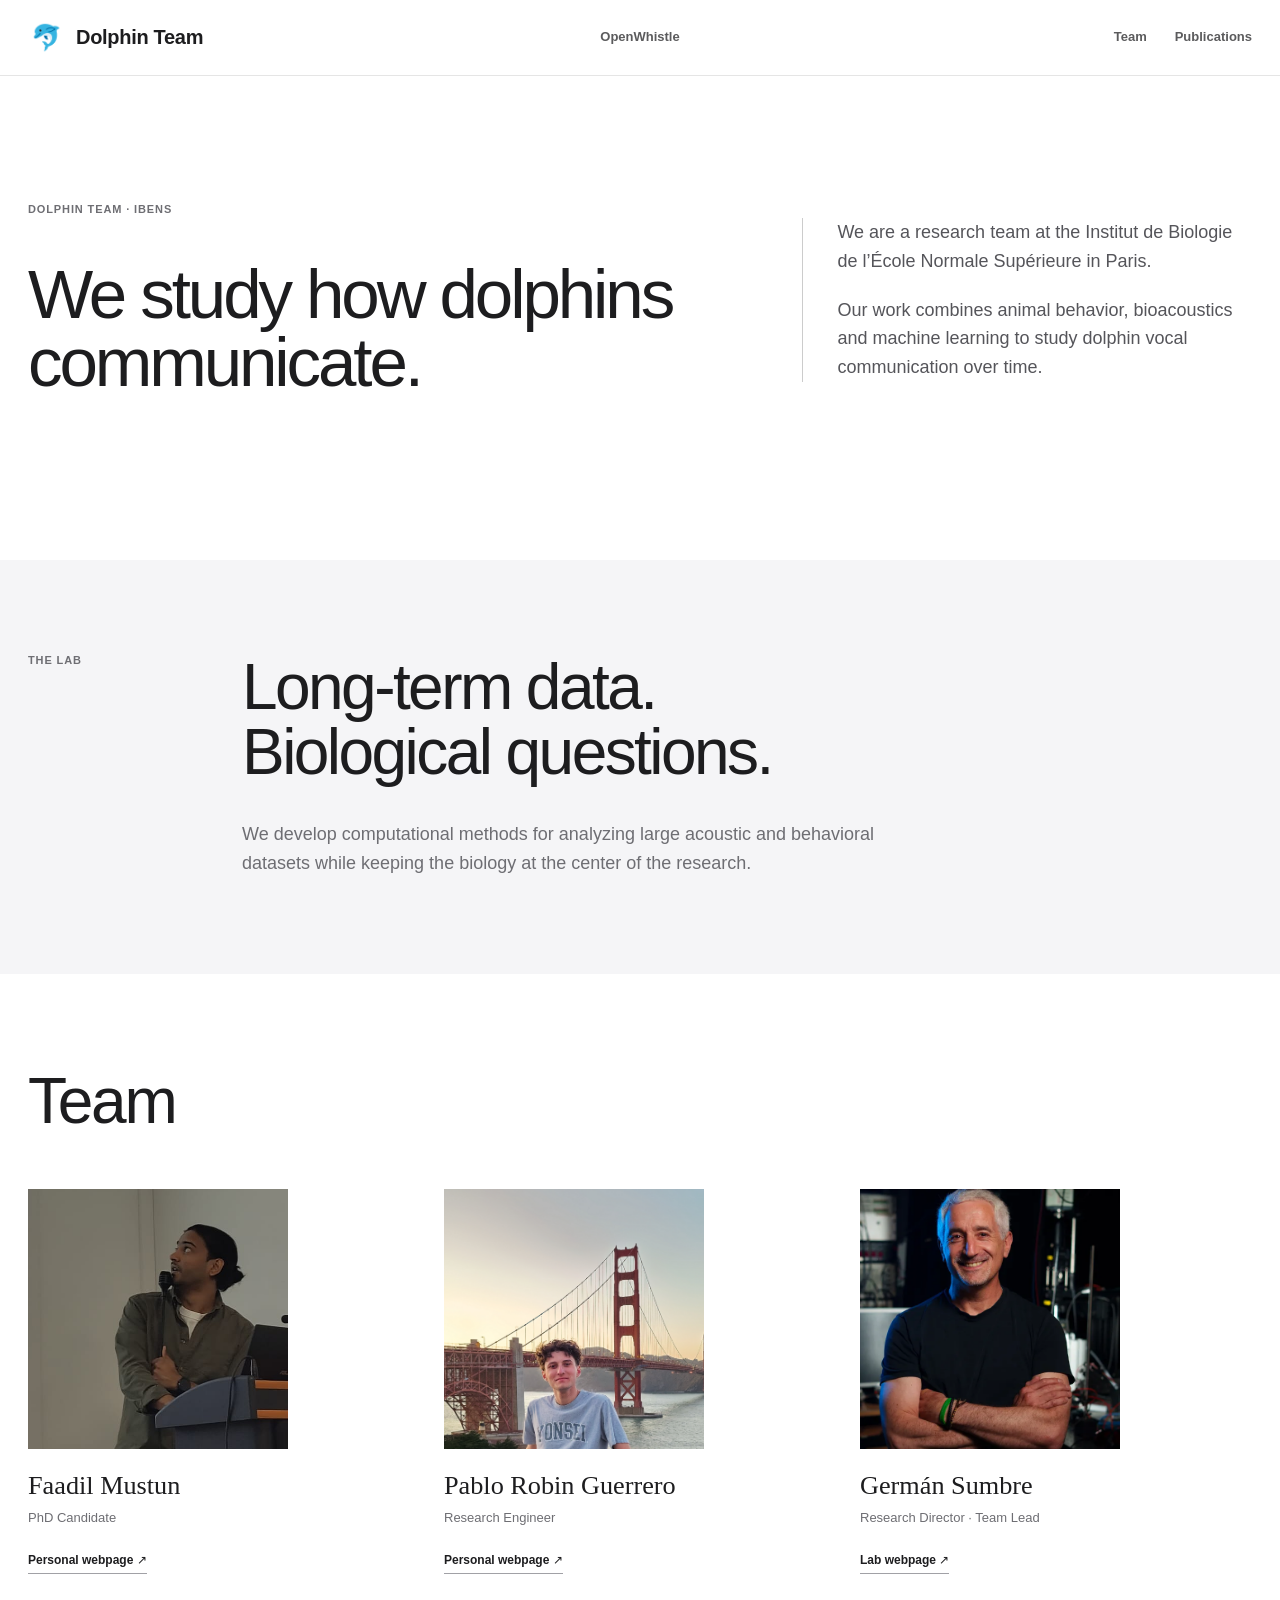
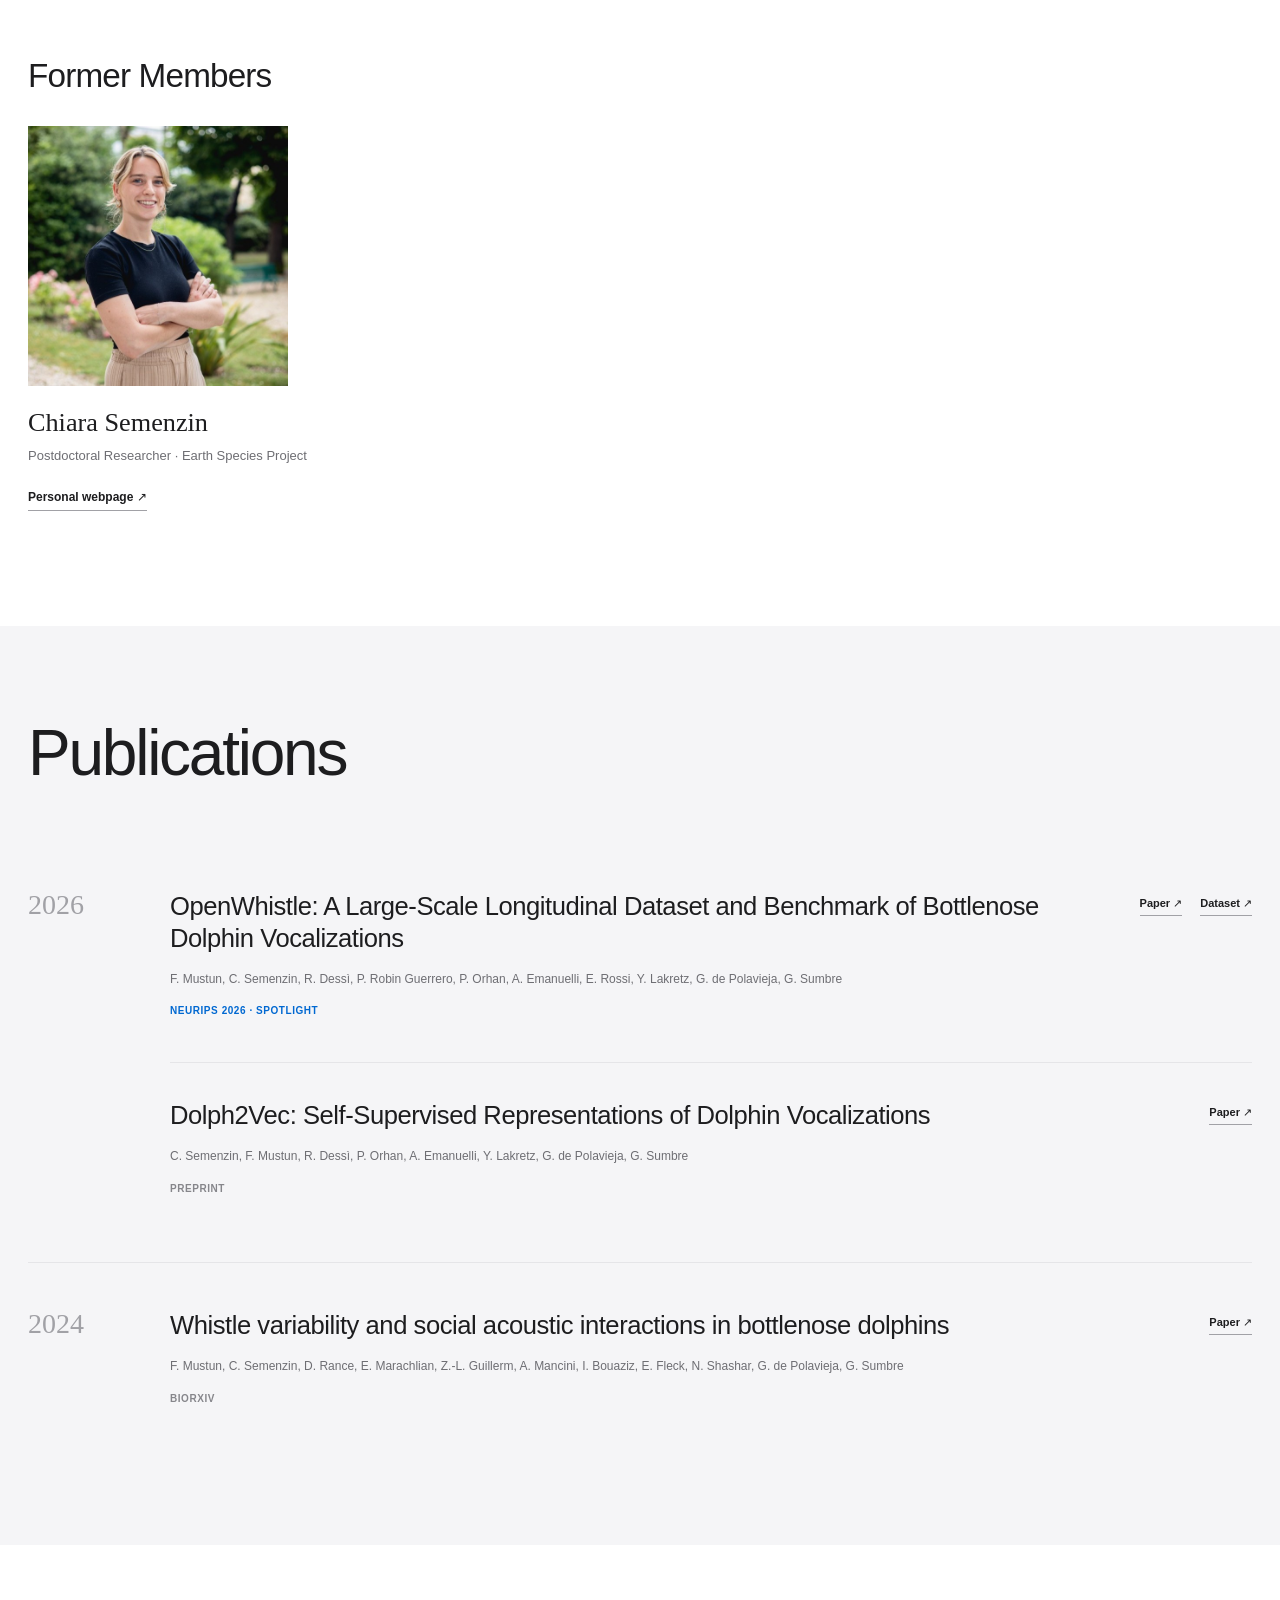
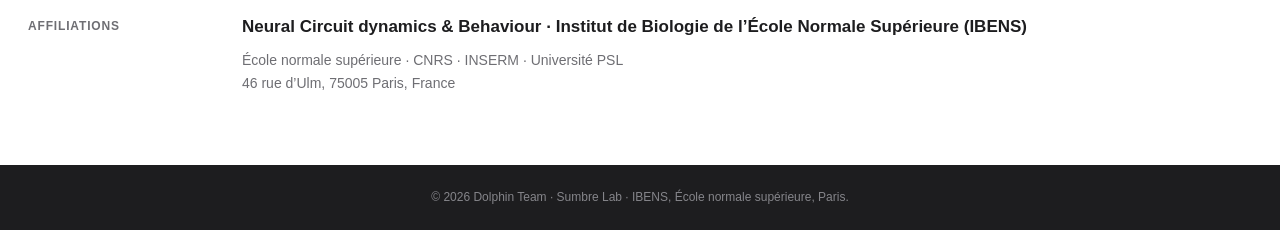
==== commit 1e82e403: "Add Chiara Semenzin under Former Members Co-Authored-By: Claude Opus 5.5 (1M context) <noreply@anthr" ====
--- a/index.html
+++ b/index.html
@@ -69,6 +69,15 @@
             <a href="https://www.zebrain.biologie.ens.fr/" target="_blank" rel="noreferrer">Lab webpage ↗</a>
           </article>
         </div>
+        <h3 class="lab-people-subheading">Former Members</h3>
+        <div class="lab-people-grid lab-people-grid-former">
+          <article>
+            <figure class="lab-portrait lab-portrait-chiara"><img src="assets/images/team/chiara.jpg" alt="Portrait of Chiara Semenzin" loading="lazy" /></figure>
+            <h3>Chiara Semenzin</h3>
+            <p>Postdoctoral Researcher · Earth Species Project</p>
+            <a href="https://chiarasemenzin.github.io/" target="_blank" rel="noreferrer">Personal webpage ↗</a>
+          </article>
+        </div>
       </section>
 
       <section class="lab-publications lab-section" id="publications">
--- a/styles.css
+++ b/styles.css
@@ -622,6 +622,9 @@
 .lab-portrait-faadil img { object-position: center bottom; transform: scale(2.4); transform-origin: 100% 80%; }
 .lab-portrait-pablo img { object-position: center 35%; }
 .lab-portrait-german img { object-position: center top; }
+.lab-portrait-chiara img { object-position: center top; }
+.lab-people-subheading { margin: 64px 0 0; font-size: clamp(28px, 2.6vw, 38px); line-height: 1.1; letter-spacing: -.025em; font-weight: 400; }
+.lab-people-grid-former { margin-top: 32px; }
 .lab-people-grid h3 { margin: 0; font-family: Georgia, serif; font-size: clamp(24px, 2.05vw, 31px); line-height: 1.12; font-weight: 400; white-space: nowrap; }
 .lab-people-grid p { margin: 9px 0 0; color: #6e6e73; font-size: 13px; }
 .lab-people-grid a { margin-top: 24px; padding-bottom: 3px; border-bottom: 1px solid #a1a1a6; font-size: 12px; font-weight: 700; }
